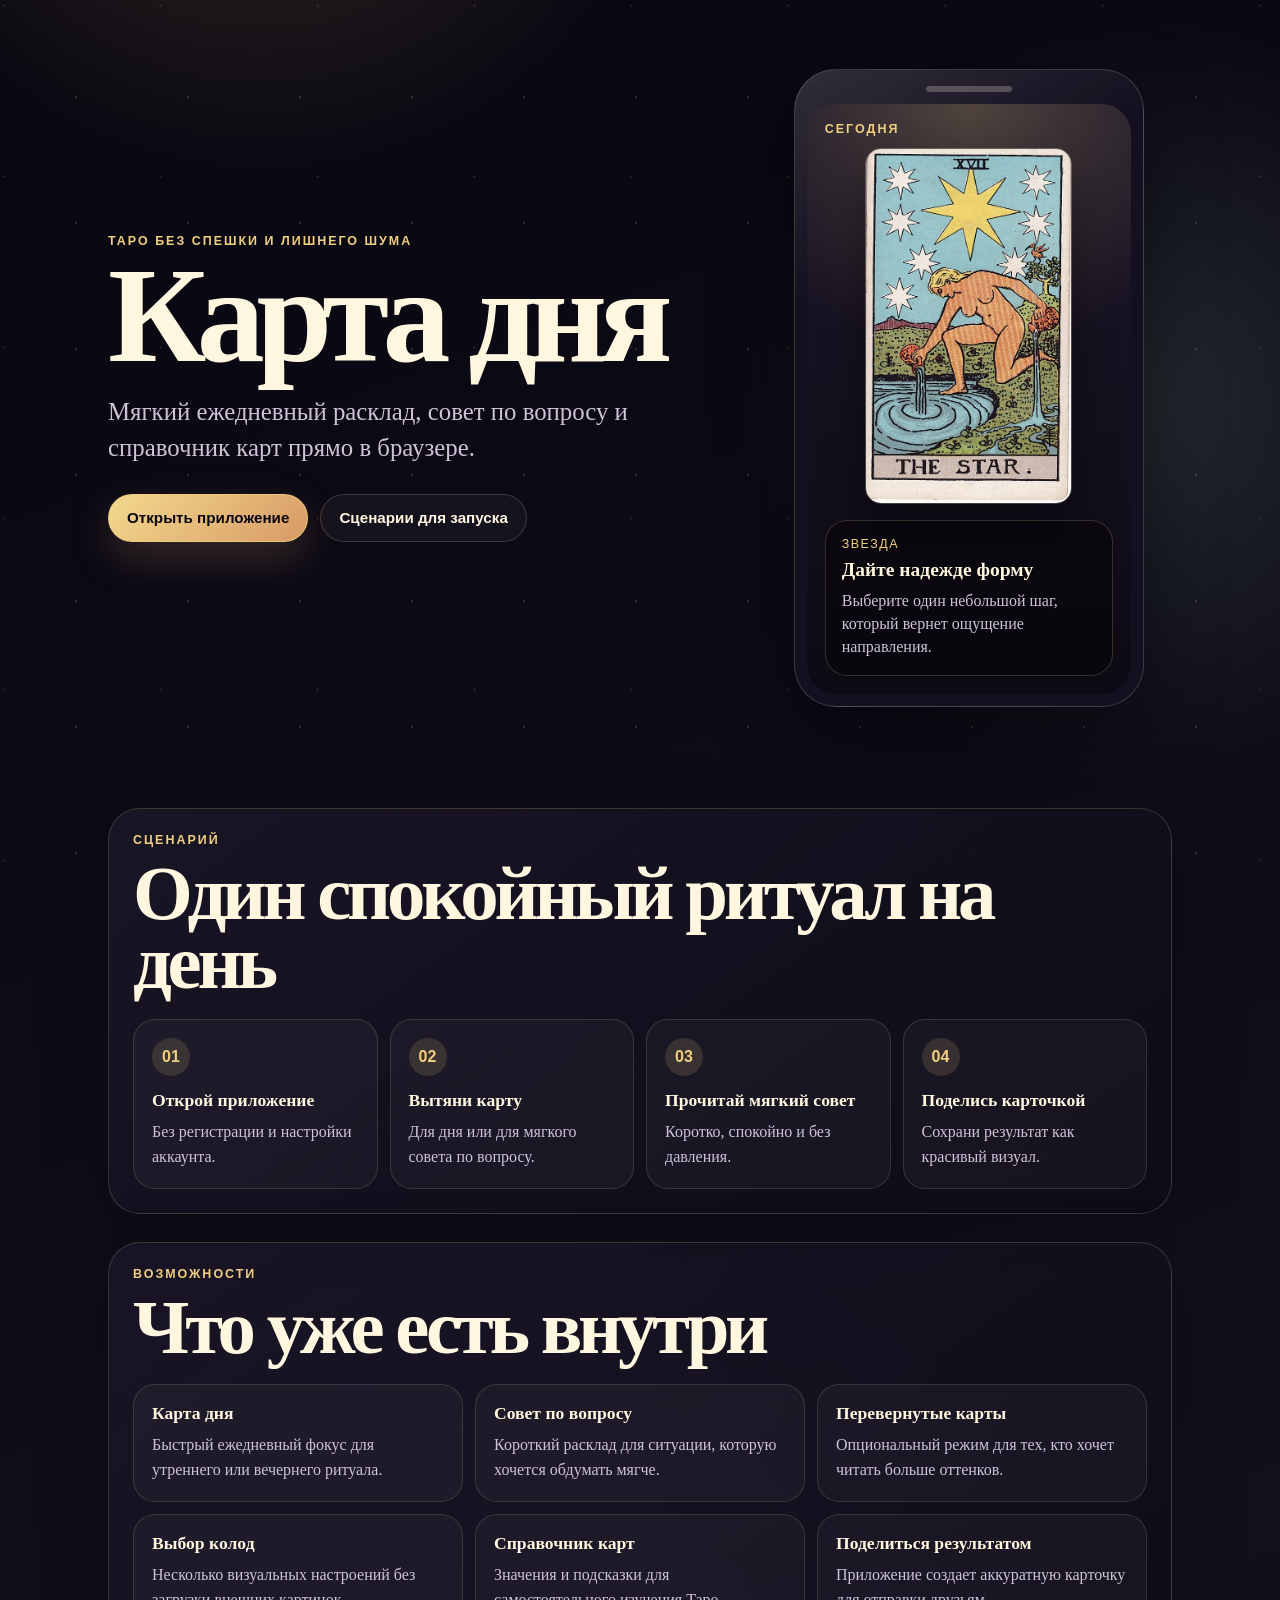
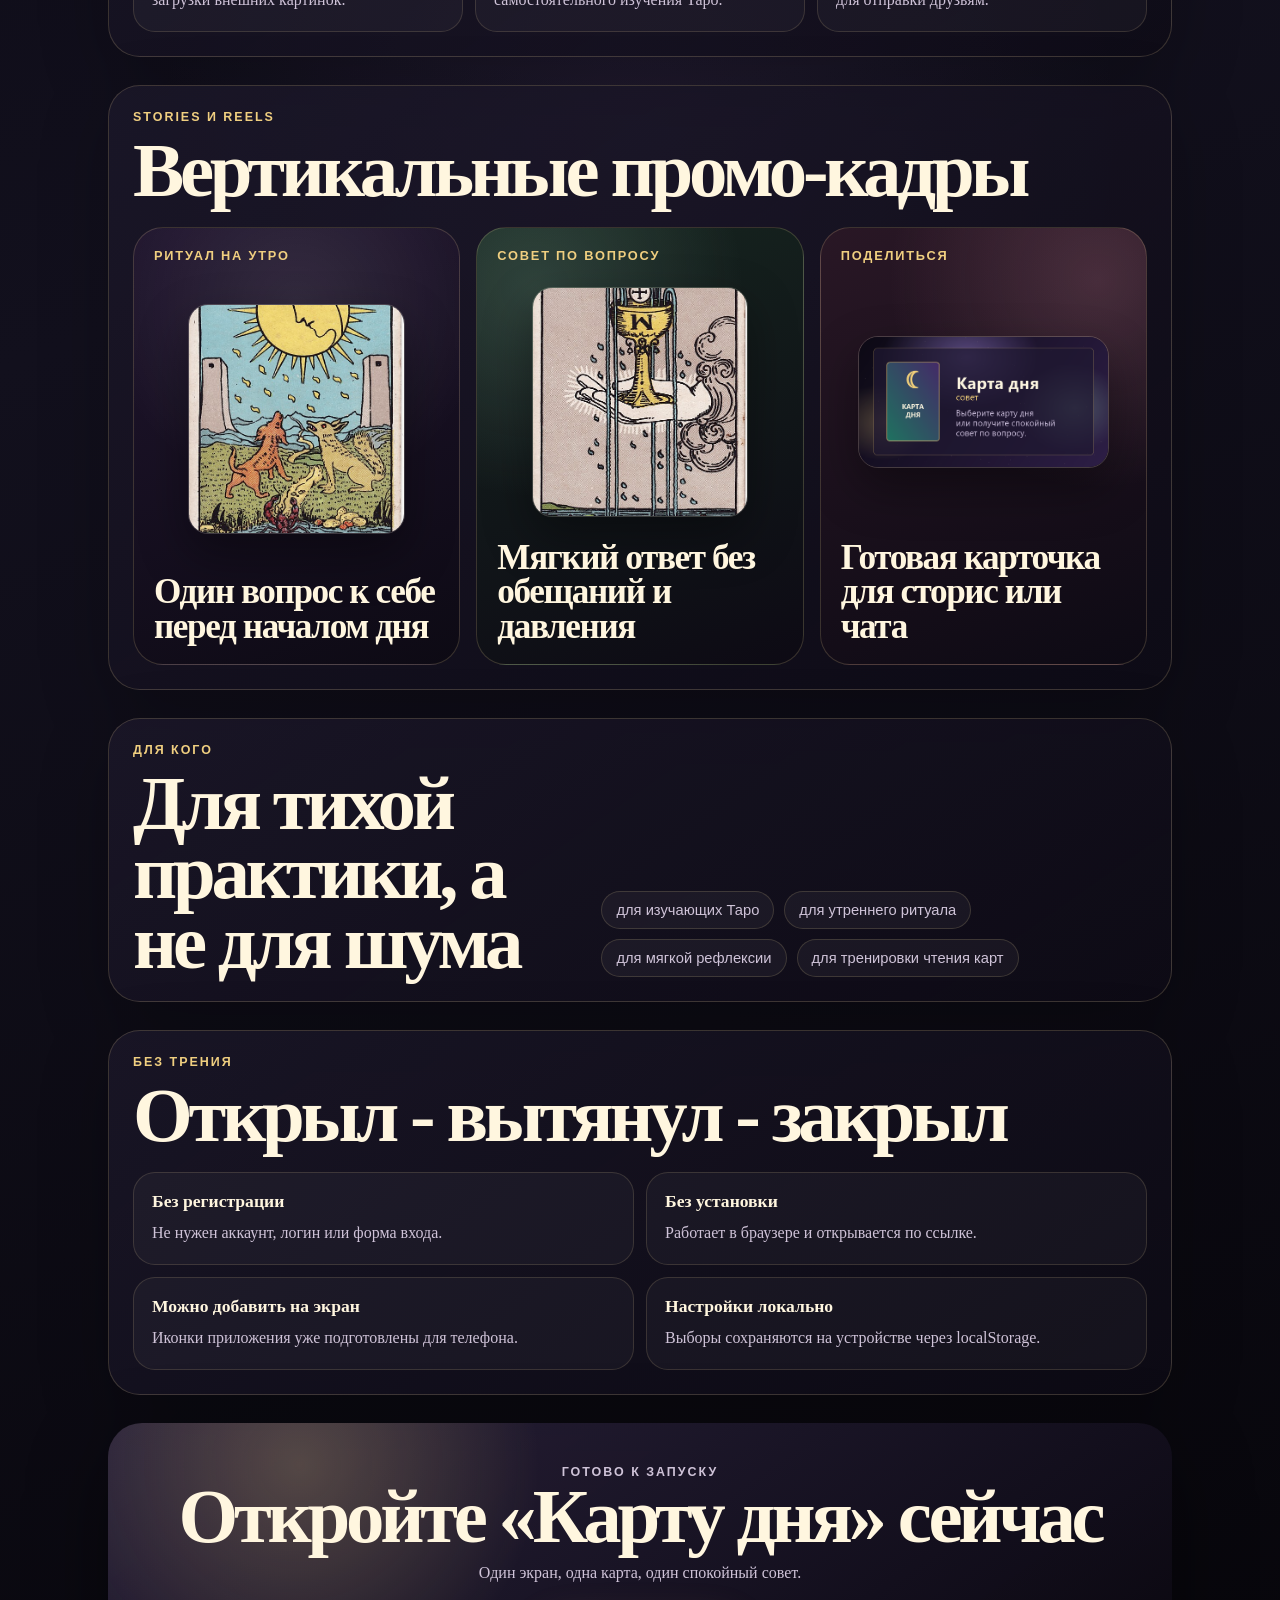
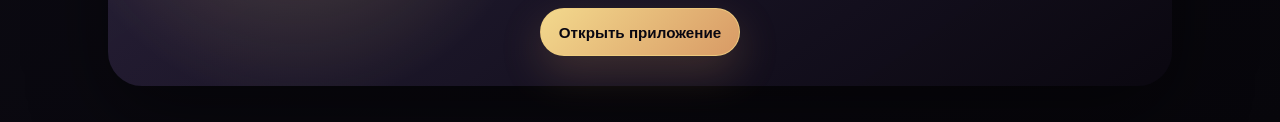
==== promo/index.html @ 565b47b9 "Add promo launch landing page" ====
<!doctype html>
<html lang="ru">
<head>
  <meta charset="utf-8">
  <meta name="viewport" content="width=device-width, initial-scale=1, viewport-fit=cover">
  <title>Карта дня - мягкий расклад Таро в браузере</title>
  <meta name="description" content="Откройте «Карту дня»: спокойный браузерный расклад Таро без регистрации, установки и лишнего шума. Карта дня, совет по вопросу, колоды, справочник и красивая карточка для шеринга.">
  <link rel="canonical" href="https://kostgame.github.io/Tarot/promo/">

  <meta property="og:type" content="website">
  <meta property="og:site_name" content="Карта дня">
  <meta property="og:title" content="Карта дня - мягкий расклад Таро в браузере">
  <meta property="og:description" content="Спокойное приложение для карты дня, вопроса, изучения значений и красивого шеринга результата. Без регистрации и установки.">
  <meta property="og:url" content="https://kostgame.github.io/Tarot/promo/">
  <meta property="og:image" content="https://kostgame.github.io/Tarot/assets/social/og-image.png">
  <meta property="og:image:width" content="1200">
  <meta property="og:image:height" content="630">

  <meta name="twitter:card" content="summary_large_image">
  <meta name="twitter:title" content="Карта дня - мягкий расклад Таро в браузере">
  <meta name="twitter:description" content="Карта дня, совет по вопросу, перевернутые карты, выбор колод, справочник и красивый шеринг результата.">
  <meta name="twitter:image" content="https://kostgame.github.io/Tarot/assets/social/og-image.png">

  <link rel="icon" href="../favicon.ico" sizes="any">
  <link rel="icon" href="../favicon-32x32.png" type="image/png" sizes="32x32">
  <link rel="icon" href="../favicon-16x16.png" type="image/png" sizes="16x16">
  <link rel="icon" href="../favicon.svg" type="image/svg+xml">
  <link rel="apple-touch-icon" href="../apple-touch-icon.png">
  <meta name="theme-color" content="#0d0a14">
  <link rel="stylesheet" href="styles.css">
</head>
<body>
  <main class="page">
    <section class="hero" aria-labelledby="hero-title">
      <div class="hero-copy">
        <p class="eyebrow">Таро без спешки и лишнего шума</p>
        <h1 id="hero-title">Карта дня</h1>
        <p class="lead">Мягкий ежедневный расклад, совет по вопросу и справочник карт прямо в браузере.</p>
        <div class="hero-actions">
          <a class="button button-primary" href="https://kostgame.github.io/Tarot/">Открыть приложение</a>
          <a class="button button-quiet" href="#stories">Сценарии для запуска</a>
        </div>
      </div>

      <div class="phone-wrap" aria-label="Стилизованный экран приложения">
        <div class="phone">
          <div class="phone-top"></div>
          <div class="phone-screen">
            <p class="screen-label">Сегодня</p>
            <img src="../assets/cards/major-17-star.jpg" alt="Карта Таро Звезда" class="hero-card">
            <div class="reading-card">
              <span>Звезда</span>
              <strong>Дайте надежде форму</strong>
              <p>Выберите один небольшой шаг, который вернет ощущение направления.</p>
            </div>
          </div>
        </div>
      </div>
    </section>

    <section class="section scenario" aria-labelledby="scenario-title">
      <p class="section-kicker">Сценарий</p>
      <h2 id="scenario-title">Один спокойный ритуал на день</h2>
      <div class="steps">
        <article>
          <span>01</span>
          <h3>Открой приложение</h3>
          <p>Без регистрации и настройки аккаунта.</p>
        </article>
        <article>
          <span>02</span>
          <h3>Вытяни карту</h3>
          <p>Для дня или для мягкого совета по вопросу.</p>
        </article>
        <article>
          <span>03</span>
          <h3>Прочитай мягкий совет</h3>
          <p>Коротко, спокойно и без давления.</p>
        </article>
        <article>
          <span>04</span>
          <h3>Поделись карточкой</h3>
          <p>Сохрани результат как красивый визуал.</p>
        </article>
      </div>
    </section>

    <section class="section" aria-labelledby="features-title">
      <p class="section-kicker">Возможности</p>
      <h2 id="features-title">Что уже есть внутри</h2>
      <div class="feature-grid">
        <article>
          <h3>Карта дня</h3>
          <p>Быстрый ежедневный фокус для утреннего или вечернего ритуала.</p>
        </article>
        <article>
          <h3>Совет по вопросу</h3>
          <p>Короткий расклад для ситуации, которую хочется обдумать мягче.</p>
        </article>
        <article>
          <h3>Перевернутые карты</h3>
          <p>Опциональный режим для тех, кто хочет читать больше оттенков.</p>
        </article>
        <article>
          <h3>Выбор колод</h3>
          <p>Несколько визуальных настроений без загрузки внешних картинок.</p>
        </article>
        <article>
          <h3>Справочник карт</h3>
          <p>Значения и подсказки для самостоятельного изучения Таро.</p>
        </article>
        <article>
          <h3>Поделиться результатом</h3>
          <p>Приложение создает аккуратную карточку для отправки друзьям.</p>
        </article>
      </div>
    </section>

    <section class="section gallery" id="stories" aria-labelledby="gallery-title">
      <p class="section-kicker">Stories и Reels</p>
      <h2 id="gallery-title">Вертикальные промо-кадры</h2>
      <div class="gallery-grid">
        <article class="story-card story-morning">
          <p>Ритуал на утро</p>
          <img src="../assets/cards/major-18-moon.jpg" alt="Карта Таро Луна">
          <strong>Один вопрос к себе перед началом дня</strong>
        </article>
        <article class="story-card story-question">
          <p>Совет по вопросу</p>
          <img src="../assets/cards/cups-01-ace.jpg" alt="Туз Кубков">
          <strong>Мягкий ответ без обещаний и давления</strong>
        </article>
        <article class="story-card story-share">
          <p>Поделиться</p>
          <img src="../assets/social/og-image.png" alt="Социальный preview приложения">
          <strong>Готовая карточка для сторис или чата</strong>
        </article>
      </div>
    </section>

    <section class="section split" aria-labelledby="audience-title">
      <div>
        <p class="section-kicker">Для кого</p>
        <h2 id="audience-title">Для тихой практики, а не для шума</h2>
      </div>
      <div class="pill-list">
        <span>для изучающих Таро</span>
        <span>для утреннего ритуала</span>
        <span>для мягкой рефлексии</span>
        <span>для тренировки чтения карт</span>
      </div>
    </section>

    <section class="section privacy" aria-labelledby="privacy-title">
      <p class="section-kicker">Без трения</p>
      <h2 id="privacy-title">Открыл - вытянул - закрыл</h2>
      <div class="privacy-grid">
        <article>
          <h3>Без регистрации</h3>
          <p>Не нужен аккаунт, логин или форма входа.</p>
        </article>
        <article>
          <h3>Без установки</h3>
          <p>Работает в браузере и открывается по ссылке.</p>
        </article>
        <article>
          <h3>Можно добавить на экран</h3>
          <p>Иконки приложения уже подготовлены для телефона.</p>
        </article>
        <article>
          <h3>Настройки локально</h3>
          <p>Выборы сохраняются на устройстве через localStorage.</p>
        </article>
      </div>
    </section>

    <section class="bottom-cta" aria-labelledby="cta-title">
      <p class="eyebrow">Готово к запуску</p>
      <h2 id="cta-title">Откройте «Карту дня» сейчас</h2>
      <p>Один экран, одна карта, один спокойный совет.</p>
      <a class="button button-primary" href="https://kostgame.github.io/Tarot/">Открыть приложение</a>
    </section>
  </main>
</body>
</html>
---- promo/styles.css ----
:root {
  color-scheme: dark;
  --bg: #090711;
  --bg-soft: #12101d;
  --panel: rgba(28, 24, 42, .78);
  --panel-strong: rgba(45, 37, 64, .88);
  --line: rgba(228, 204, 147, .2);
  --text: #fff6df;
  --muted: #cfc3d8;
  --gold: #f0cf80;
  --rose: #df93a7;
  --sage: #9ccab6;
  --ink: #090711;
  --shadow: 0 28px 80px rgba(0, 0, 0, .46);
}

* {
  box-sizing: border-box;
}

html {
  min-width: 0;
  overflow-x: hidden;
  scroll-behavior: smooth;
}

body {
  min-width: 0;
  margin: 0;
  overflow-x: hidden;
  background:
    radial-gradient(circle at 20% -8%, rgba(240, 207, 128, .2), transparent 28rem),
    radial-gradient(circle at 88% 12%, rgba(156, 202, 182, .16), transparent 24rem),
    radial-gradient(circle at 50% 52%, rgba(123, 91, 158, .14), transparent 30rem),
    linear-gradient(160deg, #080610 0%, #12101d 52%, #07060b 100%);
  color: var(--text);
  font-family: Georgia, "Times New Roman", serif;
}

body::before {
  content: "";
  position: fixed;
  inset: 0;
  z-index: -1;
  pointer-events: none;
  background-image:
    radial-gradient(circle, rgba(255, 246, 223, .7) 0 1px, transparent 1.5px),
    radial-gradient(circle, rgba(240, 207, 128, .55) 0 1px, transparent 1.4px);
  background-position: 20px 34px, 82px 91px;
  background-size: 112px 126px, 157px 171px;
  opacity: .2;
}

img {
  display: block;
  max-width: 100%;
}

a {
  color: inherit;
}

.page {
  width: min(100%, 1120px);
  margin: 0 auto;
  padding: max(20px, env(safe-area-inset-top)) 16px max(36px, env(safe-area-inset-bottom));
}

.hero {
  display: grid;
  gap: 32px;
  align-items: center;
  min-height: 100svh;
  padding: 16px 0 40px;
}

.hero-copy,
.section,
.bottom-cta {
  position: relative;
}

.eyebrow,
.section-kicker,
.screen-label {
  margin: 0 0 12px;
  color: var(--gold);
  font-family: "Trebuchet MS", Verdana, sans-serif;
  font-size: .78rem;
  font-weight: 700;
  letter-spacing: .16em;
  text-transform: uppercase;
}

h1,
h2,
h3,
p {
  overflow-wrap: anywhere;
}

h1 {
  max-width: 100%;
  margin: 0;
  font-size: clamp(2.85rem, 12.5vw, 8.5rem);
  line-height: .82;
  letter-spacing: -.06em;
}

h2 {
  margin: 0;
  font-size: clamp(2rem, 9vw, 4.8rem);
  line-height: .9;
  letter-spacing: -.055em;
}

h3 {
  margin: 0;
  font-size: 1.1rem;
  line-height: 1.15;
}

.lead {
  max-width: min(100%, 580px);
  margin: 22px 0 0;
  color: var(--muted);
  font-size: clamp(1.1rem, 5vw, 1.55rem);
  line-height: 1.45;
}

.hero-actions {
  display: grid;
  gap: 12px;
  margin-top: 28px;
}

.button {
  display: inline-flex;
  max-width: 100%;
  min-height: 48px;
  align-items: center;
  justify-content: center;
  border: 1px solid var(--line);
  border-radius: 999px;
  padding: 13px 18px;
  font-family: "Trebuchet MS", Verdana, sans-serif;
  font-size: .95rem;
  font-weight: 700;
  text-decoration: none;
  text-align: center;
  transition: transform .2s ease, border-color .2s ease, background .2s ease;
}

.button:hover,
.button:focus-visible {
  transform: translateY(-2px);
}

.button-primary {
  border-color: rgba(240, 207, 128, .82);
  background: linear-gradient(135deg, #f3d98d, #d89a65);
  color: var(--ink);
  box-shadow: 0 16px 42px rgba(216, 154, 101, .22);
}

.button-quiet {
  background: rgba(255, 255, 255, .04);
  color: var(--text);
}

.phone-wrap {
  display: grid;
  place-items: center;
}

.phone {
  width: min(78vw, 350px);
  border: 1px solid rgba(255, 246, 223, .18);
  border-radius: 42px;
  padding: 12px;
  background:
    linear-gradient(150deg, rgba(255, 255, 255, .12), transparent 28%),
    #15101f;
  box-shadow: var(--shadow);
}

.phone-top {
  width: 86px;
  height: 6px;
  margin: 4px auto 12px;
  border-radius: 999px;
  background: rgba(255, 246, 223, .24);
}

.phone-screen {
  border-radius: 30px;
  padding: 18px;
  background:
    radial-gradient(circle at 50% 0%, rgba(240, 207, 128, .24), transparent 16rem),
    linear-gradient(180deg, #1d1729, #0d0a14);
}

.hero-card {
  width: min(72%, 210px);
  margin: 0 auto;
  border: 1px solid rgba(255, 246, 223, .22);
  border-radius: 16px;
  box-shadow: 0 22px 44px rgba(0, 0, 0, .42);
}

.reading-card {
  margin-top: 16px;
  border: 1px solid var(--line);
  border-radius: 22px;
  padding: 16px;
  background: rgba(7, 6, 11, .62);
}

.reading-card span {
  display: block;
  color: var(--gold);
  font-family: "Trebuchet MS", Verdana, sans-serif;
  font-size: .78rem;
  letter-spacing: .12em;
  text-transform: uppercase;
}

.reading-card strong {
  display: block;
  margin-top: 8px;
  font-size: 1.22rem;
}

.reading-card p {
  margin: 8px 0 0;
  color: var(--muted);
  line-height: 1.45;
}

.section {
  margin-top: 28px;
  border: 1px solid var(--line);
  border-radius: 32px;
  padding: 24px;
  background: linear-gradient(145deg, var(--panel), rgba(14, 11, 22, .72));
  box-shadow: 0 22px 70px rgba(0, 0, 0, .24);
}

.steps,
.feature-grid,
.privacy-grid {
  display: grid;
  gap: 12px;
  margin-top: 22px;
}

.steps article,
.feature-grid article,
.privacy-grid article {
  border: 1px solid rgba(228, 204, 147, .16);
  border-radius: 22px;
  padding: 18px;
  background: rgba(255, 255, 255, .035);
}

.steps span {
  display: inline-flex;
  width: 38px;
  height: 38px;
  align-items: center;
  justify-content: center;
  margin-bottom: 14px;
  border-radius: 999px;
  background: rgba(240, 207, 128, .14);
  color: var(--gold);
  font-family: "Trebuchet MS", Verdana, sans-serif;
  font-weight: 700;
}

.steps p,
.feature-grid p,
.privacy-grid p,
.bottom-cta p {
  margin: 10px 0 0;
  color: var(--muted);
  line-height: 1.55;
}

.gallery-grid {
  display: grid;
  gap: 16px;
  margin-top: 22px;
}

.story-card {
  display: grid;
  min-height: 430px;
  align-content: space-between;
  overflow: hidden;
  border: 1px solid rgba(228, 204, 147, .2);
  border-radius: 30px;
  padding: 20px;
  background:
    radial-gradient(circle at 50% 18%, rgba(255, 255, 255, .1), transparent 12rem),
    linear-gradient(160deg, #21162f, #0d0a14);
}

.story-card p {
  margin: 0;
  color: var(--gold);
  font-family: "Trebuchet MS", Verdana, sans-serif;
  font-size: .8rem;
  font-weight: 700;
  letter-spacing: .14em;
  text-transform: uppercase;
}

.story-card img {
  width: min(76%, 230px);
  max-height: 230px;
  object-fit: cover;
  margin: 24px auto;
  border: 1px solid rgba(255, 246, 223, .18);
  border-radius: 20px;
  box-shadow: 0 20px 48px rgba(0, 0, 0, .36);
}

.story-card strong {
  display: block;
  font-size: clamp(1.45rem, 7vw, 2.2rem);
  line-height: .98;
  letter-spacing: -.04em;
}

.story-question {
  background:
    radial-gradient(circle at 18% 14%, rgba(156, 202, 182, .2), transparent 13rem),
    linear-gradient(160deg, #16251f, #0d0a14);
}

.story-share {
  background:
    radial-gradient(circle at 85% 12%, rgba(223, 147, 167, .2), transparent 13rem),
    linear-gradient(160deg, #291725, #0d0a14);
}

.story-share img {
  width: min(88%, 260px);
  aspect-ratio: 1.91 / 1;
}

.split {
  display: grid;
  gap: 22px;
}

.pill-list {
  display: flex;
  flex-wrap: wrap;
  gap: 10px;
}

.pill-list span {
  border: 1px solid rgba(228, 204, 147, .18);
  border-radius: 999px;
  padding: 10px 14px;
  background: rgba(255, 255, 255, .045);
  color: var(--muted);
  font-family: "Trebuchet MS", Verdana, sans-serif;
  font-size: .92rem;
}

.bottom-cta {
  margin-top: 28px;
  border-radius: 34px;
  padding: 30px 24px;
  background:
    radial-gradient(circle at 18% 16%, rgba(240, 207, 128, .24), transparent 15rem),
    linear-gradient(145deg, var(--panel-strong), rgba(11, 8, 17, .94));
  text-align: center;
  box-shadow: var(--shadow);
}

.bottom-cta .button {
  margin-top: 22px;
}

@media (min-width: 720px) {
  .page {
    padding-inline: 28px;
  }

  .hero {
    grid-template-columns: minmax(0, 1.08fr) minmax(280px, .72fr);
    gap: 48px;
    min-height: 760px;
  }

  .hero-actions {
    display: flex;
    flex-wrap: wrap;
  }

  h1 {
    font-size: clamp(4rem, 11vw, 8.5rem);
  }

  .steps,
  .feature-grid,
  .privacy-grid,
  .gallery-grid {
    grid-template-columns: repeat(2, minmax(0, 1fr));
  }

  .gallery-grid {
    grid-template-columns: repeat(3, minmax(0, 1fr));
  }

  .split {
    grid-template-columns: minmax(0, .9fr) minmax(0, 1.1fr);
    align-items: end;
  }
}

@media (min-width: 960px) {
  .steps,
  .feature-grid {
    grid-template-columns: repeat(4, minmax(0, 1fr));
  }

  .feature-grid {
    grid-template-columns: repeat(3, minmax(0, 1fr));
  }
}
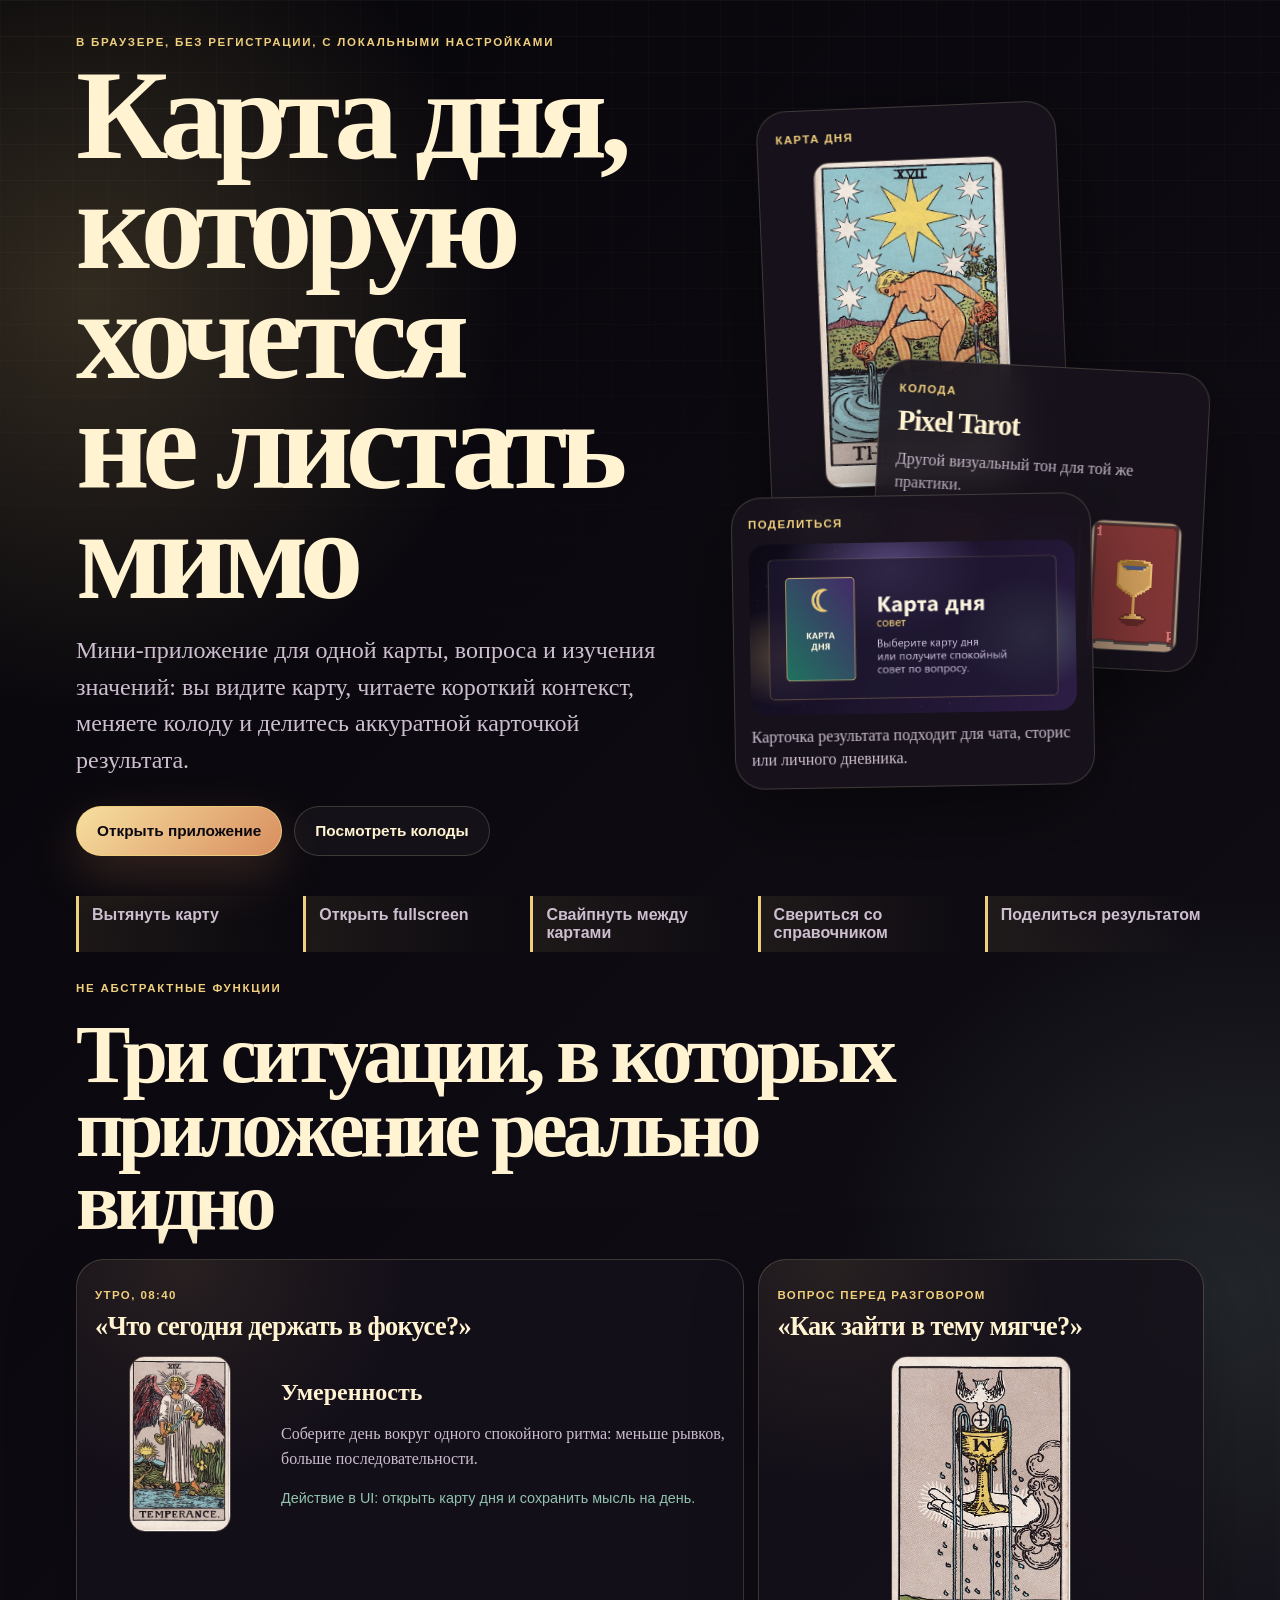
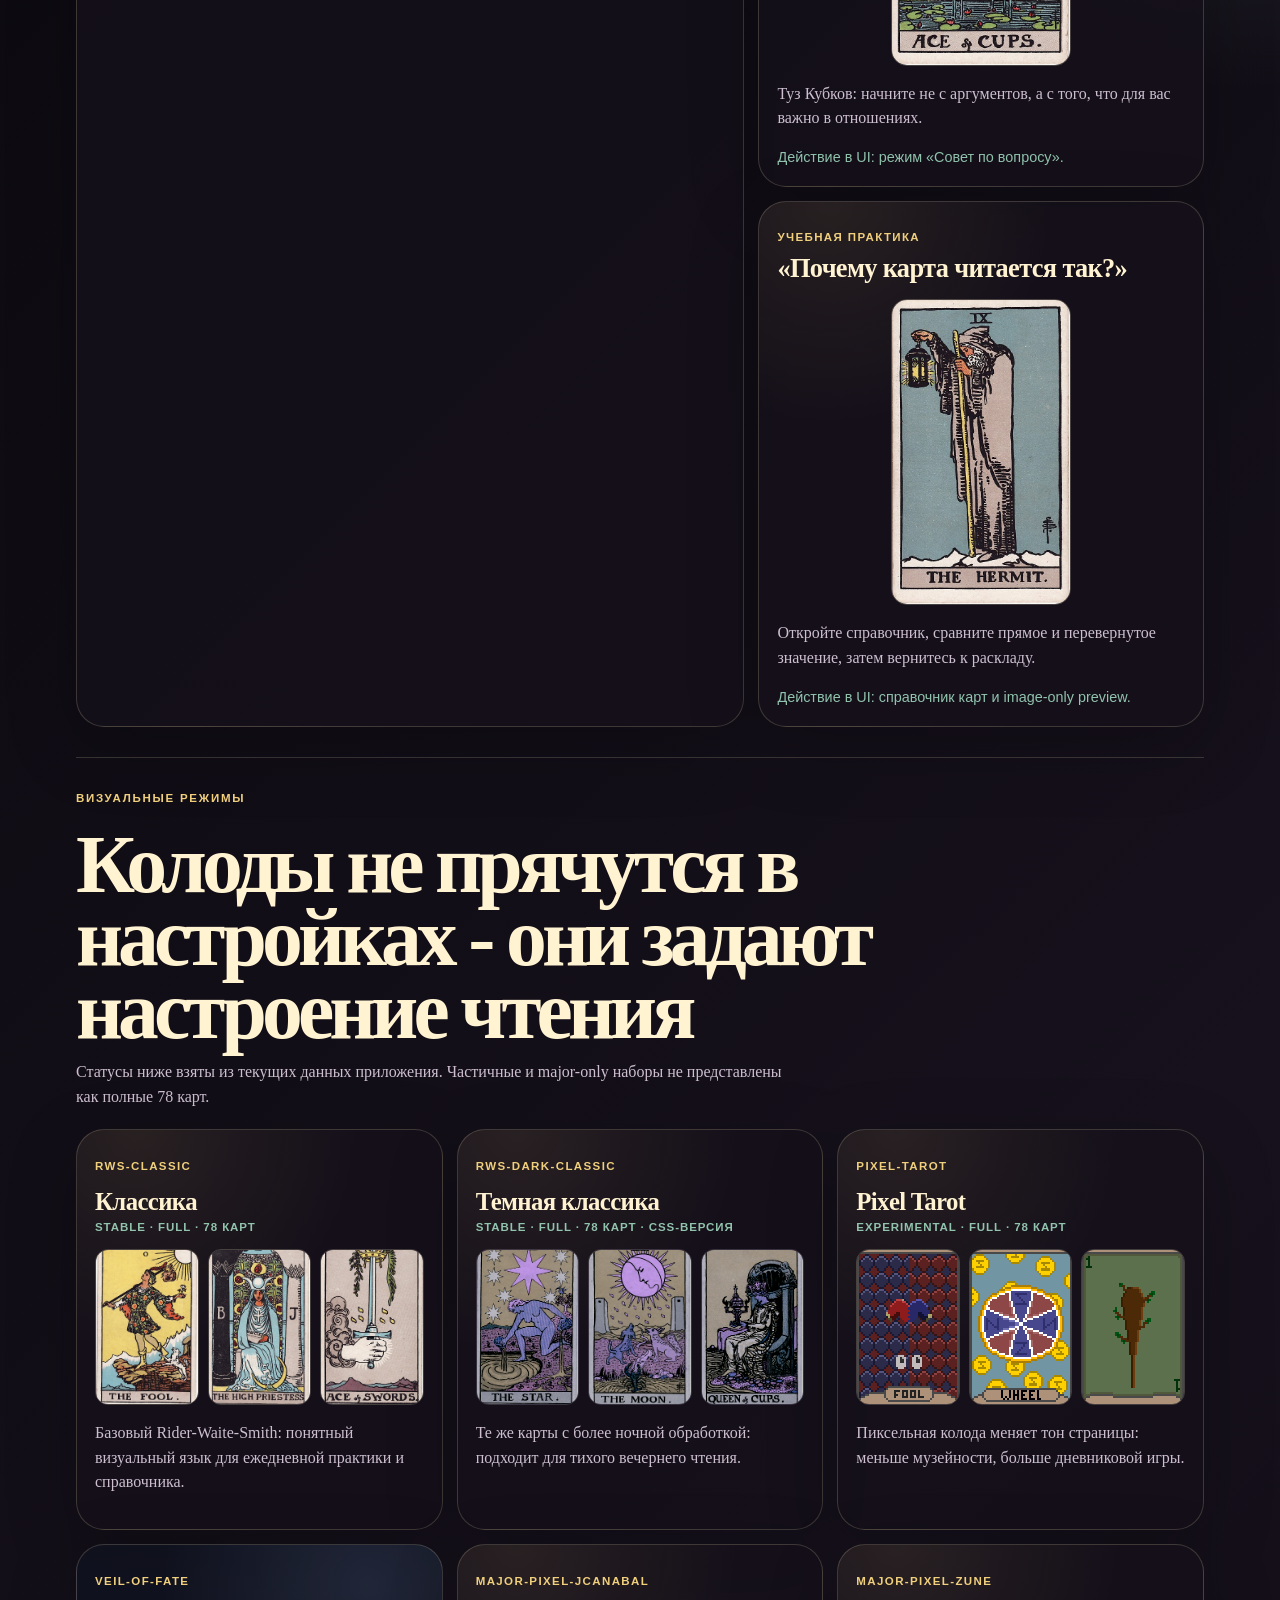
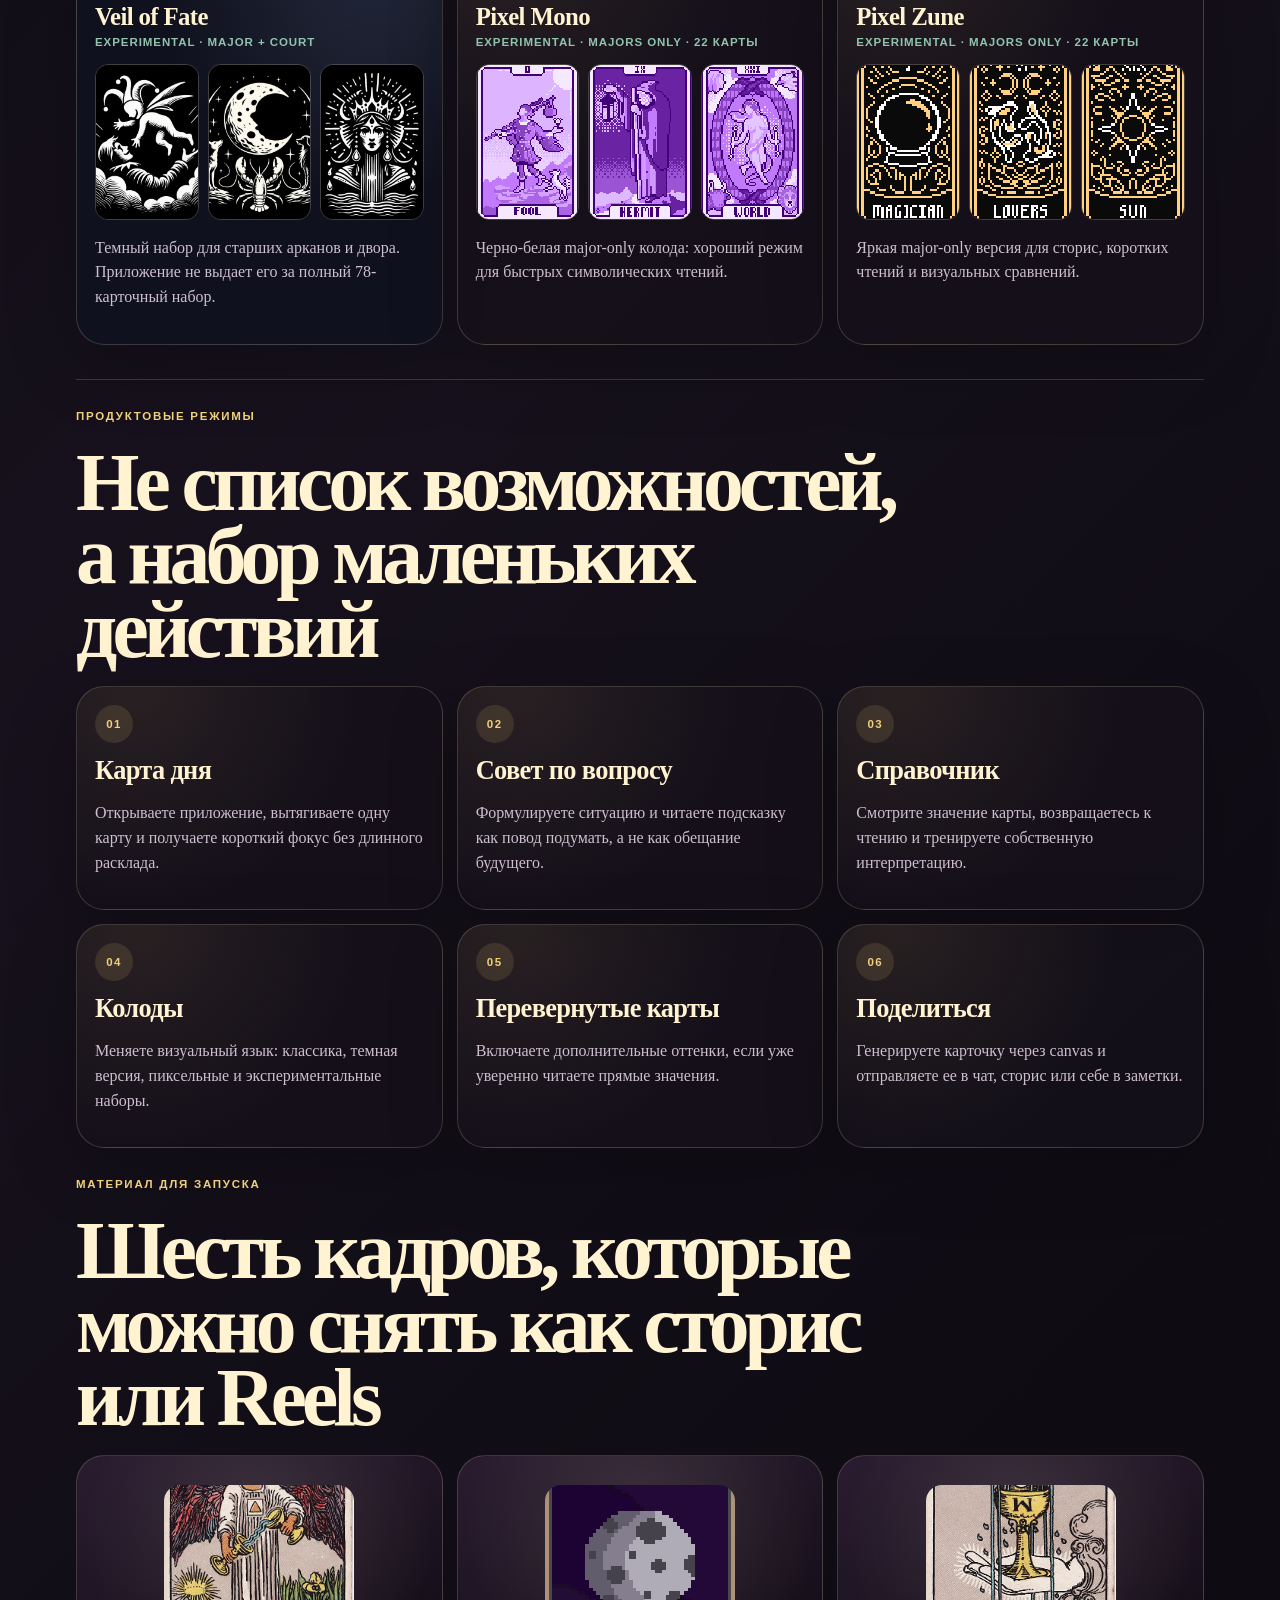
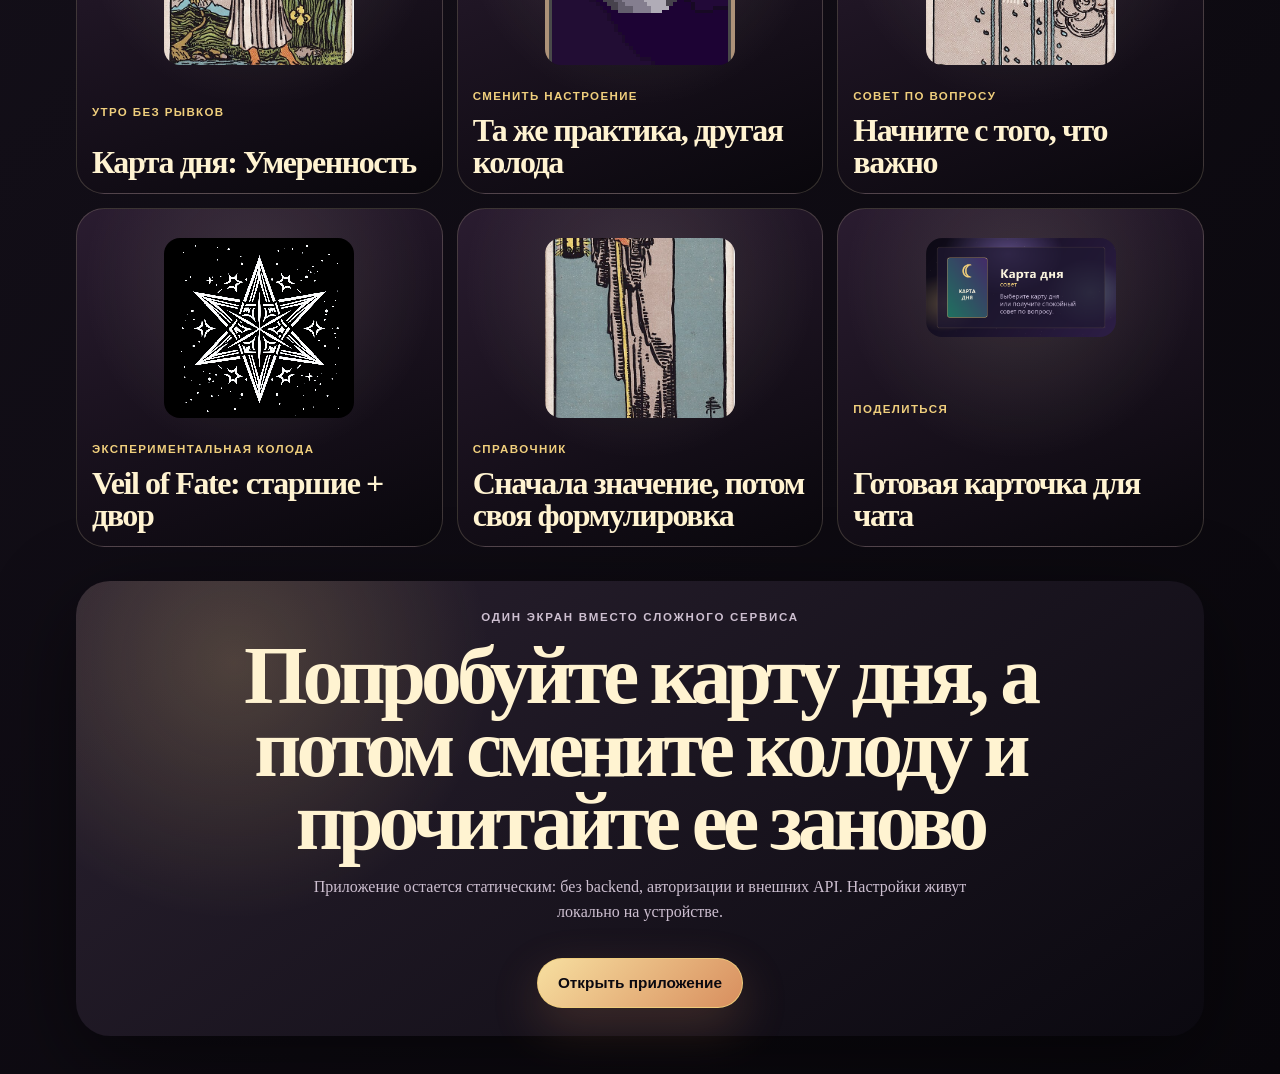
==== commit 1fafb296: "Redesign promo deck showcase" ====
--- a/promo/index.html
+++ b/promo/index.html
@@ -3,22 +3,22 @@
 <head>
   <meta charset="utf-8">
   <meta name="viewport" content="width=device-width, initial-scale=1, viewport-fit=cover">
-  <title>Карта дня - мягкий расклад Таро в браузере</title>
-  <meta name="description" content="Откройте «Карту дня»: спокойный браузерный расклад Таро без регистрации, установки и лишнего шума. Карта дня, совет по вопросу, колоды, справочник и красивая карточка для шеринга.">
+  <title>Карта дня - Таро-приложение с колодами и живыми примерами</title>
+  <meta name="description" content="Авторская витрина приложения «Карта дня»: ежедневная карта, совет по вопросу, справочник, выбор колод, перевернутые карты и красивые карточки для шеринга.">
   <link rel="canonical" href="https://kostgame.github.io/Tarot/promo/">
 
   <meta property="og:type" content="website">
   <meta property="og:site_name" content="Карта дня">
-  <meta property="og:title" content="Карта дня - мягкий расклад Таро в браузере">
-  <meta property="og:description" content="Спокойное приложение для карты дня, вопроса, изучения значений и красивого шеринга результата. Без регистрации и установки.">
+  <meta property="og:title" content="Карта дня - Таро-приложение с колодами и живыми примерами">
+  <meta property="og:description" content="Посмотрите, как работает «Карта дня»: реальные сценарии, разные колоды, справочник значений и карточки для шеринга.">
   <meta property="og:url" content="https://kostgame.github.io/Tarot/promo/">
   <meta property="og:image" content="https://kostgame.github.io/Tarot/assets/social/og-image.png">
   <meta property="og:image:width" content="1200">
   <meta property="og:image:height" content="630">
 
   <meta name="twitter:card" content="summary_large_image">
-  <meta name="twitter:title" content="Карта дня - мягкий расклад Таро в браузере">
-  <meta name="twitter:description" content="Карта дня, совет по вопросу, перевернутые карты, выбор колод, справочник и красивый шеринг результата.">
+  <meta name="twitter:title" content="Карта дня - Таро-приложение с колодами и живыми примерами">
+  <meta name="twitter:description" content="Ежедневная карта, совет по вопросу, справочник, выбор колод и карточки для шеринга прямо в браузере.">
   <meta name="twitter:image" content="https://kostgame.github.io/Tarot/assets/social/og-image.png">
 
   <link rel="icon" href="../favicon.ico" sizes="any">
@@ -26,158 +26,260 @@
   <link rel="icon" href="../favicon-16x16.png" type="image/png" sizes="16x16">
   <link rel="icon" href="../favicon.svg" type="image/svg+xml">
   <link rel="apple-touch-icon" href="../apple-touch-icon.png">
-  <meta name="theme-color" content="#0d0a14">
+  <meta name="theme-color" content="#0b0910">
   <link rel="stylesheet" href="styles.css">
 </head>
 <body>
   <main class="page">
     <section class="hero" aria-labelledby="hero-title">
       <div class="hero-copy">
-        <p class="eyebrow">Таро без спешки и лишнего шума</p>
-        <h1 id="hero-title">Карта дня</h1>
-        <p class="lead">Мягкий ежедневный расклад, совет по вопросу и справочник карт прямо в браузере.</p>
-        <div class="hero-actions">
+        <p class="overline">В браузере, без регистрации, с локальными настройками</p>
+        <h1 id="hero-title">Карта дня,<span>которую хочется</span><span>не листать мимо</span></h1>
+        <p class="lead">Мини-приложение для одной карты, вопроса и изучения значений: вы видите карту, читаете короткий контекст, меняете колоду и делитесь аккуратной карточкой результата.</p>
+        <div class="hero-actions" aria-label="Основные действия">
           <a class="button button-primary" href="https://kostgame.github.io/Tarot/">Открыть приложение</a>
-          <a class="button button-quiet" href="#stories">Сценарии для запуска</a>
+          <a class="button button-secondary" href="#deck-showcase">Посмотреть колоды</a>
         </div>
       </div>
 
-      <div class="phone-wrap" aria-label="Стилизованный экран приложения">
-        <div class="phone">
-          <div class="phone-top"></div>
-          <div class="phone-screen">
-            <p class="screen-label">Сегодня</p>
-            <img src="../assets/cards/major-17-star.jpg" alt="Карта Таро Звезда" class="hero-card">
-            <div class="reading-card">
-              <span>Звезда</span>
-              <strong>Дайте надежде форму</strong>
-              <p>Выберите один небольшой шаг, который вернет ощущение направления.</p>
+      <div class="hero-board" aria-label="Коллаж экранов приложения">
+        <article class="floating-card reading-panel">
+          <span class="ui-chip">Карта дня</span>
+          <img src="../assets/cards/major-17-star.jpg" alt="Карта Таро Звезда">
+          <h2>Звезда</h2>
+          <p>Не пытайтесь решить все сразу. Выберите один шаг, который возвращает ощущение направления.</p>
+        </article>
+        <article class="floating-card deck-switch">
+          <span class="ui-chip">Колода</span>
+          <strong>Pixel Tarot</strong>
+          <p>Другой визуальный тон для той же практики.</p>
+          <div class="mini-row">
+            <img src="../assets/cards-experimental/pixel-tarot/major-00-fool.png" alt="Pixel Tarot Дурак">
+            <img src="../assets/cards-experimental/pixel-tarot/major-18-moon.png" alt="Pixel Tarot Луна">
+            <img src="../assets/cards-experimental/pixel-tarot/cups-01-ace.png" alt="Pixel Tarot Туз Кубков">
+          </div>
+        </article>
+        <article class="floating-card share-panel">
+          <span class="ui-chip">Поделиться</span>
+          <img src="../assets/social/og-image.png" alt="Preview карточки приложения">
+          <p>Карточка результата подходит для чата, сторис или личного дневника.</p>
+        </article>
+      </div>
+    </section>
+
+    <section class="editorial-strip" aria-label="Что пользователь делает в приложении">
+      <p>Вытянуть карту</p>
+      <p>Открыть fullscreen</p>
+      <p>Свайпнуть между картами</p>
+      <p>Свериться со справочником</p>
+      <p>Поделиться результатом</p>
+    </section>
+
+    <section class="section examples" aria-labelledby="examples-title">
+      <div class="section-heading">
+        <p class="overline">Не абстрактные функции</p>
+        <h2 id="examples-title">Три ситуации, в которых приложение реально видно</h2>
+      </div>
+      <div class="example-layout">
+        <article class="example-card example-large">
+          <p class="example-label">Утро, 08:40</p>
+          <h3>«Что сегодня держать в фокусе?»</h3>
+          <div class="example-body">
+            <img src="../assets/cards/major-14-temperance.jpg" alt="Карта Умеренность">
+            <div>
+              <strong>Умеренность</strong>
+              <p>Соберите день вокруг одного спокойного ритма: меньше рывков, больше последовательности.</p>
+              <span>Действие в UI: открыть карту дня и сохранить мысль на день.</span>
             </div>
           </div>
-        </div>
-      </div>
-    </section>
-
-    <section class="section scenario" aria-labelledby="scenario-title">
-      <p class="section-kicker">Сценарий</p>
-      <h2 id="scenario-title">Один спокойный ритуал на день</h2>
-      <div class="steps">
+        </article>
+        <article class="example-card">
+          <p class="example-label">Вопрос перед разговором</p>
+          <h3>«Как зайти в тему мягче?»</h3>
+          <img src="../assets/cards/cups-01-ace.jpg" alt="Туз Кубков">
+          <p>Туз Кубков: начните не с аргументов, а с того, что для вас важно в отношениях.</p>
+          <span>Действие в UI: режим «Совет по вопросу».</span>
+        </article>
+        <article class="example-card">
+          <p class="example-label">Учебная практика</p>
+          <h3>«Почему карта читается так?»</h3>
+          <img src="../assets/cards/major-09-hermit.jpg" alt="Карта Отшельник">
+          <p>Откройте справочник, сравните прямое и перевернутое значение, затем вернитесь к раскладу.</p>
+          <span>Действие в UI: справочник карт и image-only preview.</span>
+        </article>
+      </div>
+    </section>
+
+    <section class="section deck-showcase" id="deck-showcase" aria-labelledby="deck-title">
+      <div class="section-heading">
+        <p class="overline">Визуальные режимы</p>
+        <h2 id="deck-title">Колоды не прячутся в настройках - они задают настроение чтения</h2>
+        <p class="section-note">Статусы ниже взяты из текущих данных приложения. Частичные и major-only наборы не представлены как полные 78 карт.</p>
+      </div>
+      <div class="deck-grid">
+        <article class="deck-card">
+          <div class="deck-meta">
+            <p>rws-classic</p>
+            <h3>Классика</h3>
+            <span>stable · full · 78 карт</span>
+          </div>
+          <div class="thumbs">
+            <img src="../assets/cards/major-00-fool.jpg" alt="Классическая колода Дурак">
+            <img src="../assets/cards/major-02-high-priestess.jpg" alt="Классическая колода Жрица">
+            <img src="../assets/cards/swords-01-ace.jpg" alt="Классическая колода Туз Мечей">
+          </div>
+          <p>Базовый Rider-Waite-Smith: понятный визуальный язык для ежедневной практики и справочника.</p>
+        </article>
+        <article class="deck-card deck-dark">
+          <div class="deck-meta">
+            <p>rws-dark-classic</p>
+            <h3>Темная классика</h3>
+            <span>stable · full · 78 карт · CSS-версия</span>
+          </div>
+          <div class="thumbs">
+            <img src="../assets/cards/major-17-star.jpg" alt="Темная классика Звезда">
+            <img src="../assets/cards/major-18-moon.jpg" alt="Темная классика Луна">
+            <img src="../assets/cards/cups-13-queen.jpg" alt="Темная классика Королева Кубков">
+          </div>
+          <p>Те же карты с более ночной обработкой: подходит для тихого вечернего чтения.</p>
+        </article>
+        <article class="deck-card deck-pixel">
+          <div class="deck-meta">
+            <p>pixel-tarot</p>
+            <h3>Pixel Tarot</h3>
+            <span>experimental · full · 78 карт</span>
+          </div>
+          <div class="thumbs">
+            <img src="../assets/cards-experimental/pixel-tarot/major-00-fool.png" alt="Pixel Tarot Дурак">
+            <img src="../assets/cards-experimental/pixel-tarot/major-10-wheel-of-fortune.png" alt="Pixel Tarot Колесо Фортуны">
+            <img src="../assets/cards-experimental/pixel-tarot/wands-01-ace.png" alt="Pixel Tarot Туз Жезлов">
+          </div>
+          <p>Пиксельная колода меняет тон страницы: меньше музейности, больше дневниковой игры.</p>
+        </article>
+        <article class="deck-card deck-veil">
+          <div class="deck-meta">
+            <p>veil-of-fate</p>
+            <h3>Veil of Fate</h3>
+            <span>experimental · major + court</span>
+          </div>
+          <div class="thumbs">
+            <img src="../assets/cards-experimental/veil-of-fate/major-00-fool.png" alt="Veil of Fate Дурак">
+            <img src="../assets/cards-experimental/veil-of-fate/major-18-moon.png" alt="Veil of Fate Луна">
+            <img src="../assets/cards-experimental/veil-of-fate/cups-13-queen.png" alt="Veil of Fate Королева Кубков">
+          </div>
+          <p>Темный набор для старших арканов и двора. Приложение не выдает его за полный 78-карточный набор.</p>
+        </article>
+        <article class="deck-card deck-mono">
+          <div class="deck-meta">
+            <p>major-pixel-jcanabal</p>
+            <h3>Pixel Mono</h3>
+            <span>experimental · majors only · 22 карты</span>
+          </div>
+          <div class="thumbs">
+            <img src="../assets/cards-experimental/major-pixel-jcanabal/major-00-fool.png" alt="Pixel Mono Дурак">
+            <img src="../assets/cards-experimental/major-pixel-jcanabal/major-09-hermit.png" alt="Pixel Mono Отшельник">
+            <img src="../assets/cards-experimental/major-pixel-jcanabal/major-21-world.png" alt="Pixel Mono Мир">
+          </div>
+          <p>Черно-белая major-only колода: хороший режим для быстрых символических чтений.</p>
+        </article>
+        <article class="deck-card deck-zune">
+          <div class="deck-meta">
+            <p>major-pixel-zune</p>
+            <h3>Pixel Zune</h3>
+            <span>experimental · majors only · 22 карты</span>
+          </div>
+          <div class="thumbs">
+            <img src="../assets/cards-experimental/major-pixel-zune/major-01-magician.png" alt="Pixel Zune Маг">
+            <img src="../assets/cards-experimental/major-pixel-zune/major-06-lovers.png" alt="Pixel Zune Влюбленные">
+            <img src="../assets/cards-experimental/major-pixel-zune/major-19-sun.png" alt="Pixel Zune Солнце">
+          </div>
+          <p>Яркая major-only версия для сторис, коротких чтений и визуальных сравнений.</p>
+        </article>
+      </div>
+    </section>
+
+    <section class="section modes" aria-labelledby="modes-title">
+      <div class="section-heading">
+        <p class="overline">Продуктовые режимы</p>
+        <h2 id="modes-title">Не список возможностей, а набор маленьких действий</h2>
+      </div>
+      <div class="mode-wall">
         <article>
           <span>01</span>
-          <h3>Открой приложение</h3>
-          <p>Без регистрации и настройки аккаунта.</p>
+          <h3>Карта дня</h3>
+          <p>Открываете приложение, вытягиваете одну карту и получаете короткий фокус без длинного расклада.</p>
         </article>
         <article>
           <span>02</span>
-          <h3>Вытяни карту</h3>
-          <p>Для дня или для мягкого совета по вопросу.</p>
+          <h3>Совет по вопросу</h3>
+          <p>Формулируете ситуацию и читаете подсказку как повод подумать, а не как обещание будущего.</p>
         </article>
         <article>
           <span>03</span>
-          <h3>Прочитай мягкий совет</h3>
-          <p>Коротко, спокойно и без давления.</p>
+          <h3>Справочник</h3>
+          <p>Смотрите значение карты, возвращаетесь к чтению и тренируете собственную интерпретацию.</p>
         </article>
         <article>
           <span>04</span>
-          <h3>Поделись карточкой</h3>
-          <p>Сохрани результат как красивый визуал.</p>
-        </article>
-      </div>
-    </section>
-
-    <section class="section" aria-labelledby="features-title">
-      <p class="section-kicker">Возможности</p>
-      <h2 id="features-title">Что уже есть внутри</h2>
-      <div class="feature-grid">
-        <article>
-          <h3>Карта дня</h3>
-          <p>Быстрый ежедневный фокус для утреннего или вечернего ритуала.</p>
-        </article>
-        <article>
-          <h3>Совет по вопросу</h3>
-          <p>Короткий расклад для ситуации, которую хочется обдумать мягче.</p>
-        </article>
-        <article>
+          <h3>Колоды</h3>
+          <p>Меняете визуальный язык: классика, темная версия, пиксельные и экспериментальные наборы.</p>
+        </article>
+        <article>
+          <span>05</span>
           <h3>Перевернутые карты</h3>
-          <p>Опциональный режим для тех, кто хочет читать больше оттенков.</p>
-        </article>
-        <article>
-          <h3>Выбор колод</h3>
-          <p>Несколько визуальных настроений без загрузки внешних картинок.</p>
-        </article>
-        <article>
-          <h3>Справочник карт</h3>
-          <p>Значения и подсказки для самостоятельного изучения Таро.</p>
-        </article>
-        <article>
-          <h3>Поделиться результатом</h3>
-          <p>Приложение создает аккуратную карточку для отправки друзьям.</p>
-        </article>
-      </div>
-    </section>
-
-    <section class="section gallery" id="stories" aria-labelledby="gallery-title">
-      <p class="section-kicker">Stories и Reels</p>
-      <h2 id="gallery-title">Вертикальные промо-кадры</h2>
-      <div class="gallery-grid">
-        <article class="story-card story-morning">
-          <p>Ритуал на утро</p>
-          <img src="../assets/cards/major-18-moon.jpg" alt="Карта Таро Луна">
-          <strong>Один вопрос к себе перед началом дня</strong>
-        </article>
-        <article class="story-card story-question">
+          <p>Включаете дополнительные оттенки, если уже уверенно читаете прямые значения.</p>
+        </article>
+        <article>
+          <span>06</span>
+          <h3>Поделиться</h3>
+          <p>Генерируете карточку через canvas и отправляете ее в чат, сторис или себе в заметки.</p>
+        </article>
+      </div>
+    </section>
+
+    <section class="section story-gallery" id="stories" aria-labelledby="stories-title">
+      <div class="section-heading">
+        <p class="overline">Материал для запуска</p>
+        <h2 id="stories-title">Шесть кадров, которые можно снять как сторис или Reels</h2>
+      </div>
+      <div class="story-grid">
+        <article class="story-frame">
+          <img src="../assets/cards/major-14-temperance.jpg" alt="Умеренность">
+          <p>Утро без рывков</p>
+          <strong>Карта дня: Умеренность</strong>
+        </article>
+        <article class="story-frame">
+          <img src="../assets/cards-experimental/pixel-tarot/major-18-moon.png" alt="Pixel Tarot Луна">
+          <p>Сменить настроение</p>
+          <strong>Та же практика, другая колода</strong>
+        </article>
+        <article class="story-frame">
+          <img src="../assets/cards/cups-01-ace.jpg" alt="Туз Кубков">
           <p>Совет по вопросу</p>
-          <img src="../assets/cards/cups-01-ace.jpg" alt="Туз Кубков">
-          <strong>Мягкий ответ без обещаний и давления</strong>
-        </article>
-        <article class="story-card story-share">
+          <strong>Начните с того, что важно</strong>
+        </article>
+        <article class="story-frame">
+          <img src="../assets/cards-experimental/veil-of-fate/major-17-star.png" alt="Veil of Fate Звезда">
+          <p>Экспериментальная колода</p>
+          <strong>Veil of Fate: старшие + двор</strong>
+        </article>
+        <article class="story-frame">
+          <img src="../assets/cards/major-09-hermit.jpg" alt="Отшельник">
+          <p>Справочник</p>
+          <strong>Сначала значение, потом своя формулировка</strong>
+        </article>
+        <article class="story-frame">
+          <img src="../assets/social/og-image.png" alt="Preview приложения">
           <p>Поделиться</p>
-          <img src="../assets/social/og-image.png" alt="Социальный preview приложения">
-          <strong>Готовая карточка для сторис или чата</strong>
-        </article>
-      </div>
-    </section>
-
-    <section class="section split" aria-labelledby="audience-title">
-      <div>
-        <p class="section-kicker">Для кого</p>
-        <h2 id="audience-title">Для тихой практики, а не для шума</h2>
-      </div>
-      <div class="pill-list">
-        <span>для изучающих Таро</span>
-        <span>для утреннего ритуала</span>
-        <span>для мягкой рефлексии</span>
-        <span>для тренировки чтения карт</span>
-      </div>
-    </section>
-
-    <section class="section privacy" aria-labelledby="privacy-title">
-      <p class="section-kicker">Без трения</p>
-      <h2 id="privacy-title">Открыл - вытянул - закрыл</h2>
-      <div class="privacy-grid">
-        <article>
-          <h3>Без регистрации</h3>
-          <p>Не нужен аккаунт, логин или форма входа.</p>
-        </article>
-        <article>
-          <h3>Без установки</h3>
-          <p>Работает в браузере и открывается по ссылке.</p>
-        </article>
-        <article>
-          <h3>Можно добавить на экран</h3>
-          <p>Иконки приложения уже подготовлены для телефона.</p>
-        </article>
-        <article>
-          <h3>Настройки локально</h3>
-          <p>Выборы сохраняются на устройстве через localStorage.</p>
-        </article>
-      </div>
-    </section>
-
-    <section class="bottom-cta" aria-labelledby="cta-title">
-      <p class="eyebrow">Готово к запуску</p>
-      <h2 id="cta-title">Откройте «Карту дня» сейчас</h2>
-      <p>Один экран, одна карта, один спокойный совет.</p>
+          <strong>Готовая карточка для чата</strong>
+        </article>
+      </div>
+    </section>
+
+    <section class="closing" aria-labelledby="closing-title">
+      <p class="overline">Один экран вместо сложного сервиса</p>
+      <h2 id="closing-title">Попробуйте карту дня, а потом смените колоду и прочитайте ее заново</h2>
+      <p>Приложение остается статическим: без backend, авторизации и внешних API. Настройки живут локально на устройстве.</p>
       <a class="button button-primary" href="https://kostgame.github.io/Tarot/">Открыть приложение</a>
     </section>
   </main>
--- a/promo/styles.css
+++ b/promo/styles.css
@@ -1,39 +1,43 @@
 :root {
   color-scheme: dark;
-  --bg: #090711;
-  --bg-soft: #12101d;
-  --panel: rgba(28, 24, 42, .78);
-  --panel-strong: rgba(45, 37, 64, .88);
-  --line: rgba(228, 204, 147, .2);
-  --text: #fff6df;
-  --muted: #cfc3d8;
-  --gold: #f0cf80;
-  --rose: #df93a7;
-  --sage: #9ccab6;
-  --ink: #090711;
-  --shadow: 0 28px 80px rgba(0, 0, 0, .46);
+  --paper: #fff3d1;
+  --ink: #0b0910;
+  --bg: #09070c;
+  --bg2: #141018;
+  --panel: #1d1723;
+  --panel2: #2b2130;
+  --gold: #f0cf7d;
+  --copper: #d78f61;
+  --sage: #91c3ad;
+  --rose: #df8da2;
+  --blue: #88a7d8;
+  --muted: #cdbfd0;
+  --line: rgba(255, 237, 192, .18);
+  --shadow: 0 26px 90px rgba(0, 0, 0, .48);
 }
 
 * {
   box-sizing: border-box;
 }
 
-html {
-  min-width: 0;
-  overflow-x: hidden;
-  scroll-behavior: smooth;
-}
-
+html,
 body {
+  width: 100%;
   min-width: 0;
   margin: 0;
   overflow-x: hidden;
+}
+
+html {
+  scroll-behavior: smooth;
+}
+
+body {
   background:
-    radial-gradient(circle at 20% -8%, rgba(240, 207, 128, .2), transparent 28rem),
-    radial-gradient(circle at 88% 12%, rgba(156, 202, 182, .16), transparent 24rem),
-    radial-gradient(circle at 50% 52%, rgba(123, 91, 158, .14), transparent 30rem),
-    linear-gradient(160deg, #080610 0%, #12101d 52%, #07060b 100%);
-  color: var(--text);
+    radial-gradient(circle at 7% 5%, rgba(240, 207, 125, .18), transparent 26rem),
+    radial-gradient(circle at 96% 22%, rgba(145, 195, 173, .14), transparent 25rem),
+    linear-gradient(135deg, #07060a, #16111c 55%, #09070c);
+  color: var(--paper);
   font-family: Georgia, "Times New Roman", serif;
 }
 
@@ -43,12 +47,11 @@
   inset: 0;
   z-index: -1;
   pointer-events: none;
-  background-image:
-    radial-gradient(circle, rgba(255, 246, 223, .7) 0 1px, transparent 1.5px),
-    radial-gradient(circle, rgba(240, 207, 128, .55) 0 1px, transparent 1.4px);
-  background-position: 20px 34px, 82px 91px;
-  background-size: 112px 126px, 157px 171px;
-  opacity: .2;
+  background:
+    linear-gradient(rgba(255, 243, 209, .035) 1px, transparent 1px),
+    linear-gradient(90deg, rgba(255, 243, 209, .025) 1px, transparent 1px);
+  background-size: 36px 36px;
+  mask-image: linear-gradient(to bottom, black, transparent 82%);
 }
 
 img {
@@ -61,71 +64,71 @@
 }
 
 .page {
-  width: min(100%, 1120px);
+  width: min(100%, 1180px);
   margin: 0 auto;
-  padding: max(20px, env(safe-area-inset-top)) 16px max(36px, env(safe-area-inset-bottom));
+  padding: max(18px, env(safe-area-inset-top)) 14px max(38px, env(safe-area-inset-bottom));
 }
 
 .hero {
   display: grid;
-  gap: 32px;
+  gap: 28px;
+  min-height: 100svh;
   align-items: center;
-  min-height: 100svh;
-  padding: 16px 0 40px;
-}
-
-.hero-copy,
-.section,
-.bottom-cta {
-  position: relative;
-}
-
-.eyebrow,
-.section-kicker,
-.screen-label {
+  padding: 18px 0 40px;
+}
+
+.overline {
   margin: 0 0 12px;
   color: var(--gold);
   font-family: "Trebuchet MS", Verdana, sans-serif;
-  font-size: .78rem;
-  font-weight: 700;
-  letter-spacing: .16em;
+  font-size: .72rem;
+  font-weight: 800;
+  letter-spacing: .15em;
   text-transform: uppercase;
 }
 
 h1,
 h2,
 h3,
-p {
+p,
+strong,
+span {
   overflow-wrap: anywhere;
 }
 
 h1 {
-  max-width: 100%;
+  max-width: 850px;
   margin: 0;
-  font-size: clamp(2.85rem, 12.5vw, 8.5rem);
-  line-height: .82;
+  font-size: clamp(2.82rem, 12.2vw, 8.7rem);
+  line-height: .86;
   letter-spacing: -.06em;
 }
 
+h1 span {
+  display: block;
+}
+
 h2 {
+  max-width: 820px;
   margin: 0;
-  font-size: clamp(2rem, 9vw, 4.8rem);
+  font-size: clamp(2rem, 8.5vw, 5.1rem);
   line-height: .9;
-  letter-spacing: -.055em;
+  letter-spacing: -.06em;
 }
 
 h3 {
   margin: 0;
-  font-size: 1.1rem;
-  line-height: 1.15;
+  font-size: clamp(1.18rem, 5vw, 1.65rem);
+  line-height: 1.05;
+  letter-spacing: -.025em;
 }
 
 .lead {
-  max-width: min(100%, 580px);
+  max-width: 690px;
   margin: 22px 0 0;
   color: var(--muted);
-  font-size: clamp(1.1rem, 5vw, 1.55rem);
-  line-height: 1.45;
+  font-size: clamp(1.06rem, 4.5vw, 1.5rem);
+  line-height: 1.52;
 }
 
 .hero-actions {
@@ -136,264 +139,361 @@
 
 .button {
   display: inline-flex;
-  max-width: 100%;
-  min-height: 48px;
+  min-height: 50px;
   align-items: center;
   justify-content: center;
   border: 1px solid var(--line);
   border-radius: 999px;
-  padding: 13px 18px;
+  padding: 13px 20px;
   font-family: "Trebuchet MS", Verdana, sans-serif;
-  font-size: .95rem;
-  font-weight: 700;
+  font-size: .96rem;
+  font-weight: 800;
+  text-align: center;
   text-decoration: none;
-  text-align: center;
-  transition: transform .2s ease, border-color .2s ease, background .2s ease;
-}
-
-.button:hover,
-.button:focus-visible {
-  transform: translateY(-2px);
 }
 
 .button-primary {
-  border-color: rgba(240, 207, 128, .82);
-  background: linear-gradient(135deg, #f3d98d, #d89a65);
+  border-color: rgba(240, 207, 125, .9);
+  background: linear-gradient(135deg, #f7dfa0, #d88e5e);
   color: var(--ink);
-  box-shadow: 0 16px 42px rgba(216, 154, 101, .22);
-}
-
-.button-quiet {
-  background: rgba(255, 255, 255, .04);
-  color: var(--text);
-}
-
-.phone-wrap {
-  display: grid;
-  place-items: center;
-}
-
-.phone {
-  width: min(78vw, 350px);
-  border: 1px solid rgba(255, 246, 223, .18);
-  border-radius: 42px;
-  padding: 12px;
-  background:
-    linear-gradient(150deg, rgba(255, 255, 255, .12), transparent 28%),
-    #15101f;
+  box-shadow: 0 18px 48px rgba(216, 143, 97, .22);
+}
+
+.button-secondary {
+  background: rgba(255, 255, 255, .035);
+  color: var(--paper);
+}
+
+.hero-board {
+  display: grid;
+  gap: 14px;
+}
+
+.floating-card {
+  border: 1px solid var(--line);
+  border-radius: 30px;
+  background: rgba(23, 18, 28, .88);
   box-shadow: var(--shadow);
-}
-
-.phone-top {
-  width: 86px;
-  height: 6px;
-  margin: 4px auto 12px;
-  border-radius: 999px;
-  background: rgba(255, 246, 223, .24);
-}
-
-.phone-screen {
-  border-radius: 30px;
-  padding: 18px;
-  background:
-    radial-gradient(circle at 50% 0%, rgba(240, 207, 128, .24), transparent 16rem),
-    linear-gradient(180deg, #1d1729, #0d0a14);
-}
-
-.hero-card {
-  width: min(72%, 210px);
-  margin: 0 auto;
-  border: 1px solid rgba(255, 246, 223, .22);
-  border-radius: 16px;
-  box-shadow: 0 22px 44px rgba(0, 0, 0, .42);
-}
-
-.reading-card {
-  margin-top: 16px;
-  border: 1px solid var(--line);
-  border-radius: 22px;
-  padding: 16px;
-  background: rgba(7, 6, 11, .62);
-}
-
-.reading-card span {
-  display: block;
-  color: var(--gold);
+  backdrop-filter: blur(18px);
+}
+
+.ui-chip,
+.example-label,
+.deck-meta p,
+.deck-meta span,
+.mode-wall span,
+.story-frame p {
   font-family: "Trebuchet MS", Verdana, sans-serif;
-  font-size: .78rem;
+  font-size: .72rem;
+  font-weight: 800;
   letter-spacing: .12em;
   text-transform: uppercase;
 }
 
-.reading-card strong {
+.ui-chip,
+.example-label,
+.deck-meta p,
+.mode-wall span,
+.story-frame p {
+  color: var(--gold);
+}
+
+.reading-panel {
+  width: min(78%, 300px);
+  padding: 18px;
+  justify-self: start;
+}
+
+.reading-panel img {
+  width: min(74%, 190px);
+  margin: 16px auto;
+  border: 1px solid rgba(255, 243, 209, .24);
+  border-radius: 16px;
+}
+
+.reading-panel h2 {
+  font-size: 2.1rem;
+}
+
+.reading-panel p,
+.deck-switch p,
+.share-panel p {
+  margin: 10px 0 0;
+  color: var(--muted);
+  line-height: 1.45;
+}
+
+.deck-switch {
+  width: min(82%, 330px);
+  padding: 18px;
+  justify-self: end;
+}
+
+.deck-switch strong {
   display: block;
   margin-top: 8px;
-  font-size: 1.22rem;
-}
-
-.reading-card p {
-  margin: 8px 0 0;
+  font-size: 1.8rem;
+  letter-spacing: -.04em;
+}
+
+.mini-row,
+.thumbs {
+  display: flex;
+  gap: 9px;
+  margin-top: 16px;
+}
+
+.mini-row img {
+  width: 31%;
+  border: 1px solid rgba(255, 243, 209, .2);
+  border-radius: 12px;
+  image-rendering: pixelated;
+}
+
+.share-panel {
+  width: min(92%, 360px);
+  padding: 16px;
+  justify-self: start;
+}
+
+.share-panel img {
+  margin-top: 12px;
+  border-radius: 18px;
+}
+
+.editorial-strip {
+  display: grid;
+  gap: 8px;
+  margin: 0 0 30px;
+}
+
+.editorial-strip p {
+  margin: 0;
+  border-left: 3px solid var(--gold);
+  padding: 10px 0 10px 13px;
+  background: linear-gradient(90deg, rgba(240, 207, 125, .08), transparent);
   color: var(--muted);
+  font-family: "Trebuchet MS", Verdana, sans-serif;
+  font-weight: 700;
+}
+
+.section {
+  margin-top: 30px;
+}
+
+.section-heading {
+  display: grid;
+  gap: 12px;
+  margin-bottom: 20px;
+}
+
+.section-note {
+  max-width: 720px;
+  margin: 0;
+  color: var(--muted);
+  line-height: 1.55;
+}
+
+.example-layout,
+.deck-grid,
+.mode-wall,
+.story-grid {
+  display: grid;
+  gap: 14px;
+}
+
+.example-card,
+.deck-card,
+.mode-wall article {
+  border: 1px solid var(--line);
+  border-radius: 28px;
+  background:
+    radial-gradient(circle at 16% 0%, rgba(240, 207, 125, .09), transparent 14rem),
+    rgba(21, 16, 26, .82);
+  box-shadow: 0 20px 70px rgba(0, 0, 0, .22);
+}
+
+.example-card {
+  padding: 18px;
+}
+
+.example-body {
+  display: grid;
+  gap: 16px;
+  margin-top: 16px;
+}
+
+.example-card img {
+  width: min(64%, 180px);
+  margin: 16px auto 0;
+  border: 1px solid rgba(255, 243, 209, .22);
+  border-radius: 16px;
+}
+
+.example-body img {
+  width: min(60%, 170px);
+  margin: 0 auto;
+}
+
+.example-card strong {
+  display: block;
+  font-size: 1.5rem;
+}
+
+.example-card p:not(.example-label),
+.mode-wall p,
+.deck-card > p,
+.closing p {
+  color: var(--muted);
+  line-height: 1.55;
+}
+
+.example-card span {
+  display: block;
+  margin-top: 12px;
+  color: var(--sage);
+  font-family: "Trebuchet MS", Verdana, sans-serif;
+  font-size: .9rem;
   line-height: 1.45;
 }
 
-.section {
-  margin-top: 28px;
-  border: 1px solid var(--line);
-  border-radius: 32px;
-  padding: 24px;
-  background: linear-gradient(145deg, var(--panel), rgba(14, 11, 22, .72));
-  box-shadow: 0 22px 70px rgba(0, 0, 0, .24);
-}
-
-.steps,
-.feature-grid,
-.privacy-grid {
-  display: grid;
-  gap: 12px;
-  margin-top: 22px;
-}
-
-.steps article,
-.feature-grid article,
-.privacy-grid article {
-  border: 1px solid rgba(228, 204, 147, .16);
-  border-radius: 22px;
+.deck-showcase {
+  border-block: 1px solid var(--line);
+  padding-block: 34px;
+}
+
+.deck-card {
   padding: 18px;
-  background: rgba(255, 255, 255, .035);
-}
-
-.steps span {
+}
+
+.deck-meta {
+  display: grid;
+  gap: 6px;
+}
+
+.deck-meta h3 {
+  font-size: 1.55rem;
+}
+
+.deck-meta span {
+  color: var(--sage);
+  letter-spacing: .08em;
+}
+
+.thumbs img {
+  width: calc((100% - 18px) / 3);
+  aspect-ratio: 2 / 3;
+  object-fit: cover;
+  border: 1px solid rgba(255, 243, 209, .2);
+  border-radius: 13px;
+}
+
+.deck-dark .thumbs img {
+  filter: brightness(.74) contrast(1.22) saturate(.76) hue-rotate(218deg);
+}
+
+.deck-pixel .thumbs img,
+.deck-mono .thumbs img,
+.deck-zune .thumbs img {
+  image-rendering: pixelated;
+}
+
+.deck-veil {
+  background:
+    radial-gradient(circle at 80% 10%, rgba(136, 167, 216, .14), transparent 13rem),
+    rgba(16, 18, 31, .84);
+}
+
+.mode-wall article {
+  padding: 18px;
+}
+
+.mode-wall span {
   display: inline-flex;
   width: 38px;
   height: 38px;
   align-items: center;
   justify-content: center;
   margin-bottom: 14px;
-  border-radius: 999px;
-  background: rgba(240, 207, 128, .14);
-  color: var(--gold);
-  font-family: "Trebuchet MS", Verdana, sans-serif;
-  font-weight: 700;
-}
-
-.steps p,
-.feature-grid p,
-.privacy-grid p,
-.bottom-cta p {
-  margin: 10px 0 0;
-  color: var(--muted);
-  line-height: 1.55;
-}
-
-.gallery-grid {
-  display: grid;
-  gap: 16px;
-  margin-top: 22px;
-}
-
-.story-card {
-  display: grid;
-  min-height: 430px;
+  border-radius: 50%;
+  background: rgba(240, 207, 125, .12);
+}
+
+.story-grid {
+  grid-template-columns: repeat(2, minmax(0, 1fr));
+}
+
+.story-frame {
+  display: grid;
+  min-height: 330px;
   align-content: space-between;
   overflow: hidden;
-  border: 1px solid rgba(228, 204, 147, .2);
-  border-radius: 30px;
-  padding: 20px;
+  border: 1px solid var(--line);
+  border-radius: 28px;
+  padding: 15px;
   background:
-    radial-gradient(circle at 50% 18%, rgba(255, 255, 255, .1), transparent 12rem),
-    linear-gradient(160deg, #21162f, #0d0a14);
-}
-
-.story-card p {
-  margin: 0;
-  color: var(--gold);
-  font-family: "Trebuchet MS", Verdana, sans-serif;
-  font-size: .8rem;
-  font-weight: 700;
-  letter-spacing: .14em;
-  text-transform: uppercase;
-}
-
-.story-card img {
-  width: min(76%, 230px);
-  max-height: 230px;
+    radial-gradient(circle at 50% 22%, rgba(255, 243, 209, .12), transparent 11rem),
+    linear-gradient(160deg, #2a1c30, #09070c);
+}
+
+.story-frame img {
+  width: min(86%, 190px);
+  max-height: 180px;
   object-fit: cover;
-  margin: 24px auto;
-  border: 1px solid rgba(255, 246, 223, .18);
-  border-radius: 20px;
-  box-shadow: 0 20px 48px rgba(0, 0, 0, .36);
-}
-
-.story-card strong {
+  margin: 14px auto;
+  border-radius: 16px;
+  image-rendering: auto;
+}
+
+.story-frame:nth-child(2) img,
+.story-frame:nth-child(4) img {
+  image-rendering: pixelated;
+}
+
+.story-frame strong {
   display: block;
-  font-size: clamp(1.45rem, 7vw, 2.2rem);
-  line-height: .98;
-  letter-spacing: -.04em;
-}
-
-.story-question {
+  font-size: clamp(1.22rem, 5.5vw, 2rem);
+  line-height: 1;
+  letter-spacing: -.045em;
+}
+
+.closing {
+  margin-top: 34px;
+  border-radius: 34px;
+  padding: 28px 20px;
   background:
-    radial-gradient(circle at 18% 14%, rgba(156, 202, 182, .2), transparent 13rem),
-    linear-gradient(160deg, #16251f, #0d0a14);
-}
-
-.story-share {
-  background:
-    radial-gradient(circle at 85% 12%, rgba(223, 147, 167, .2), transparent 13rem),
-    linear-gradient(160deg, #291725, #0d0a14);
-}
-
-.story-share img {
-  width: min(88%, 260px);
-  aspect-ratio: 1.91 / 1;
-}
-
-.split {
-  display: grid;
-  gap: 22px;
-}
-
-.pill-list {
-  display: flex;
-  flex-wrap: wrap;
-  gap: 10px;
-}
-
-.pill-list span {
-  border: 1px solid rgba(228, 204, 147, .18);
-  border-radius: 999px;
-  padding: 10px 14px;
-  background: rgba(255, 255, 255, .045);
-  color: var(--muted);
-  font-family: "Trebuchet MS", Verdana, sans-serif;
-  font-size: .92rem;
-}
-
-.bottom-cta {
-  margin-top: 28px;
-  border-radius: 34px;
-  padding: 30px 24px;
-  background:
-    radial-gradient(circle at 18% 16%, rgba(240, 207, 128, .24), transparent 15rem),
-    linear-gradient(145deg, var(--panel-strong), rgba(11, 8, 17, .94));
+    radial-gradient(circle at 14% 18%, rgba(240, 207, 125, .2), transparent 16rem),
+    linear-gradient(145deg, #2a2130, #0b0910);
+  box-shadow: var(--shadow);
   text-align: center;
-  box-shadow: var(--shadow);
-}
-
-.bottom-cta .button {
-  margin-top: 22px;
-}
-
-@media (min-width: 720px) {
+}
+
+.closing h2,
+.closing p {
+  margin-inline: auto;
+}
+
+.closing p {
+  max-width: 680px;
+}
+
+.closing .button {
+  margin-top: 18px;
+}
+
+@media (min-width: 680px) {
   .page {
-    padding-inline: 28px;
+    padding-inline: 26px;
   }
 
   .hero {
-    grid-template-columns: minmax(0, 1.08fr) minmax(280px, .72fr);
-    gap: 48px;
+    grid-template-columns: minmax(0, 1.02fr) minmax(320px, .78fr);
+    gap: 42px;
     min-height: 760px;
+  }
+
+  h1 {
+    font-size: clamp(4.6rem, 10vw, 8.7rem);
   }
 
   .hero-actions {
@@ -401,34 +501,67 @@
     flex-wrap: wrap;
   }
 
-  h1 {
-    font-size: clamp(4rem, 11vw, 8.5rem);
-  }
-
-  .steps,
-  .feature-grid,
-  .privacy-grid,
-  .gallery-grid {
+  .hero-board {
+    position: relative;
+    display: block;
+    min-height: 680px;
+  }
+
+  .floating-card {
+    position: absolute;
+  }
+
+  .reading-panel {
+    top: 0;
+    left: 7%;
+    transform: rotate(-2.4deg);
+  }
+
+  .deck-switch {
+    right: 0;
+    top: 260px;
+    transform: rotate(3deg);
+  }
+
+  .share-panel {
+    left: 0;
+    bottom: 0;
+    transform: rotate(-1deg);
+  }
+
+  .editorial-strip {
+    grid-template-columns: repeat(5, minmax(0, 1fr));
+  }
+
+  .example-layout {
+    grid-template-columns: minmax(0, 1.2fr) minmax(0, .8fr);
+  }
+
+  .example-large {
+    grid-row: span 2;
+  }
+
+  .example-body {
+    grid-template-columns: 170px minmax(0, 1fr);
+    align-items: center;
+  }
+
+  .deck-grid,
+  .mode-wall {
     grid-template-columns: repeat(2, minmax(0, 1fr));
   }
 
-  .gallery-grid {
+  .story-grid {
     grid-template-columns: repeat(3, minmax(0, 1fr));
   }
-
-  .split {
-    grid-template-columns: minmax(0, .9fr) minmax(0, 1.1fr);
-    align-items: end;
-  }
-}
-
-@media (min-width: 960px) {
-  .steps,
-  .feature-grid {
-    grid-template-columns: repeat(4, minmax(0, 1fr));
-  }
-
-  .feature-grid {
+}
+
+@media (min-width: 980px) {
+  .deck-grid {
     grid-template-columns: repeat(3, minmax(0, 1fr));
   }
-}
+
+  .mode-wall {
+    grid-template-columns: repeat(3, minmax(0, 1fr));
+  }
+}
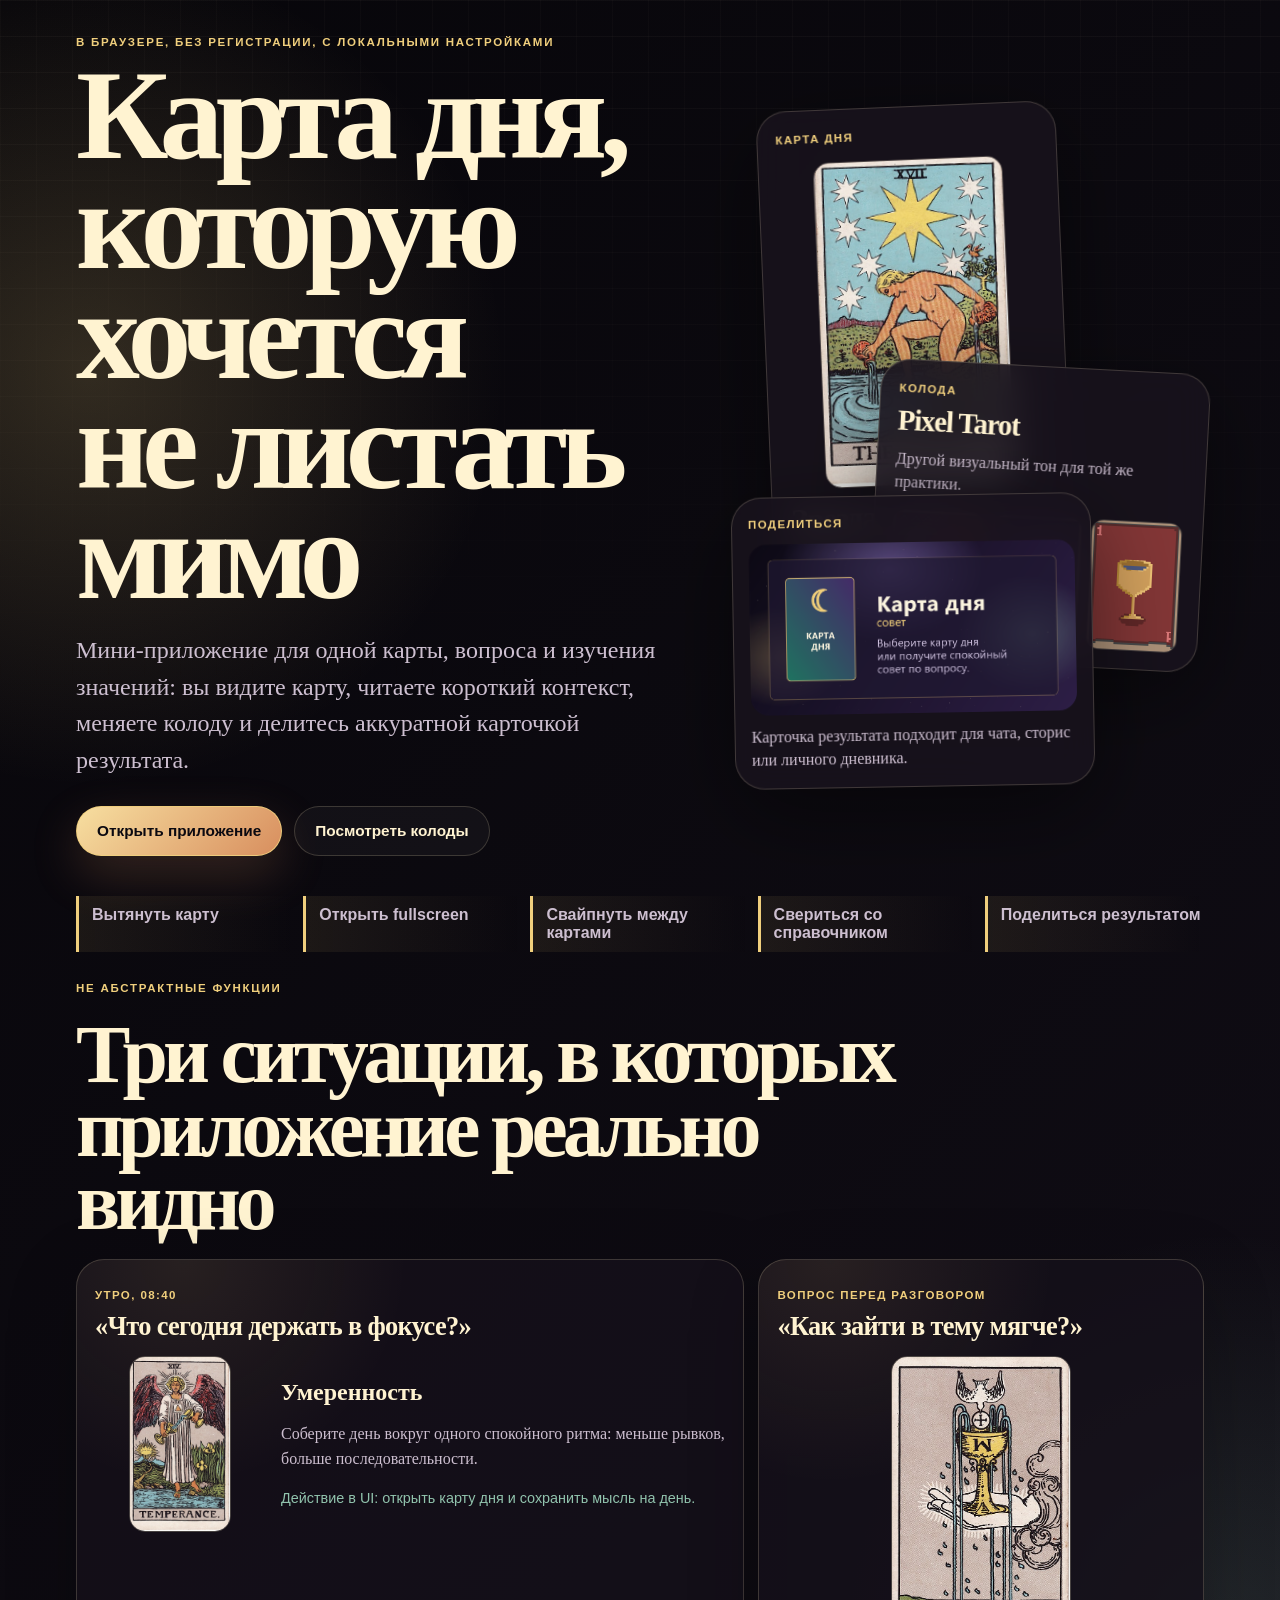
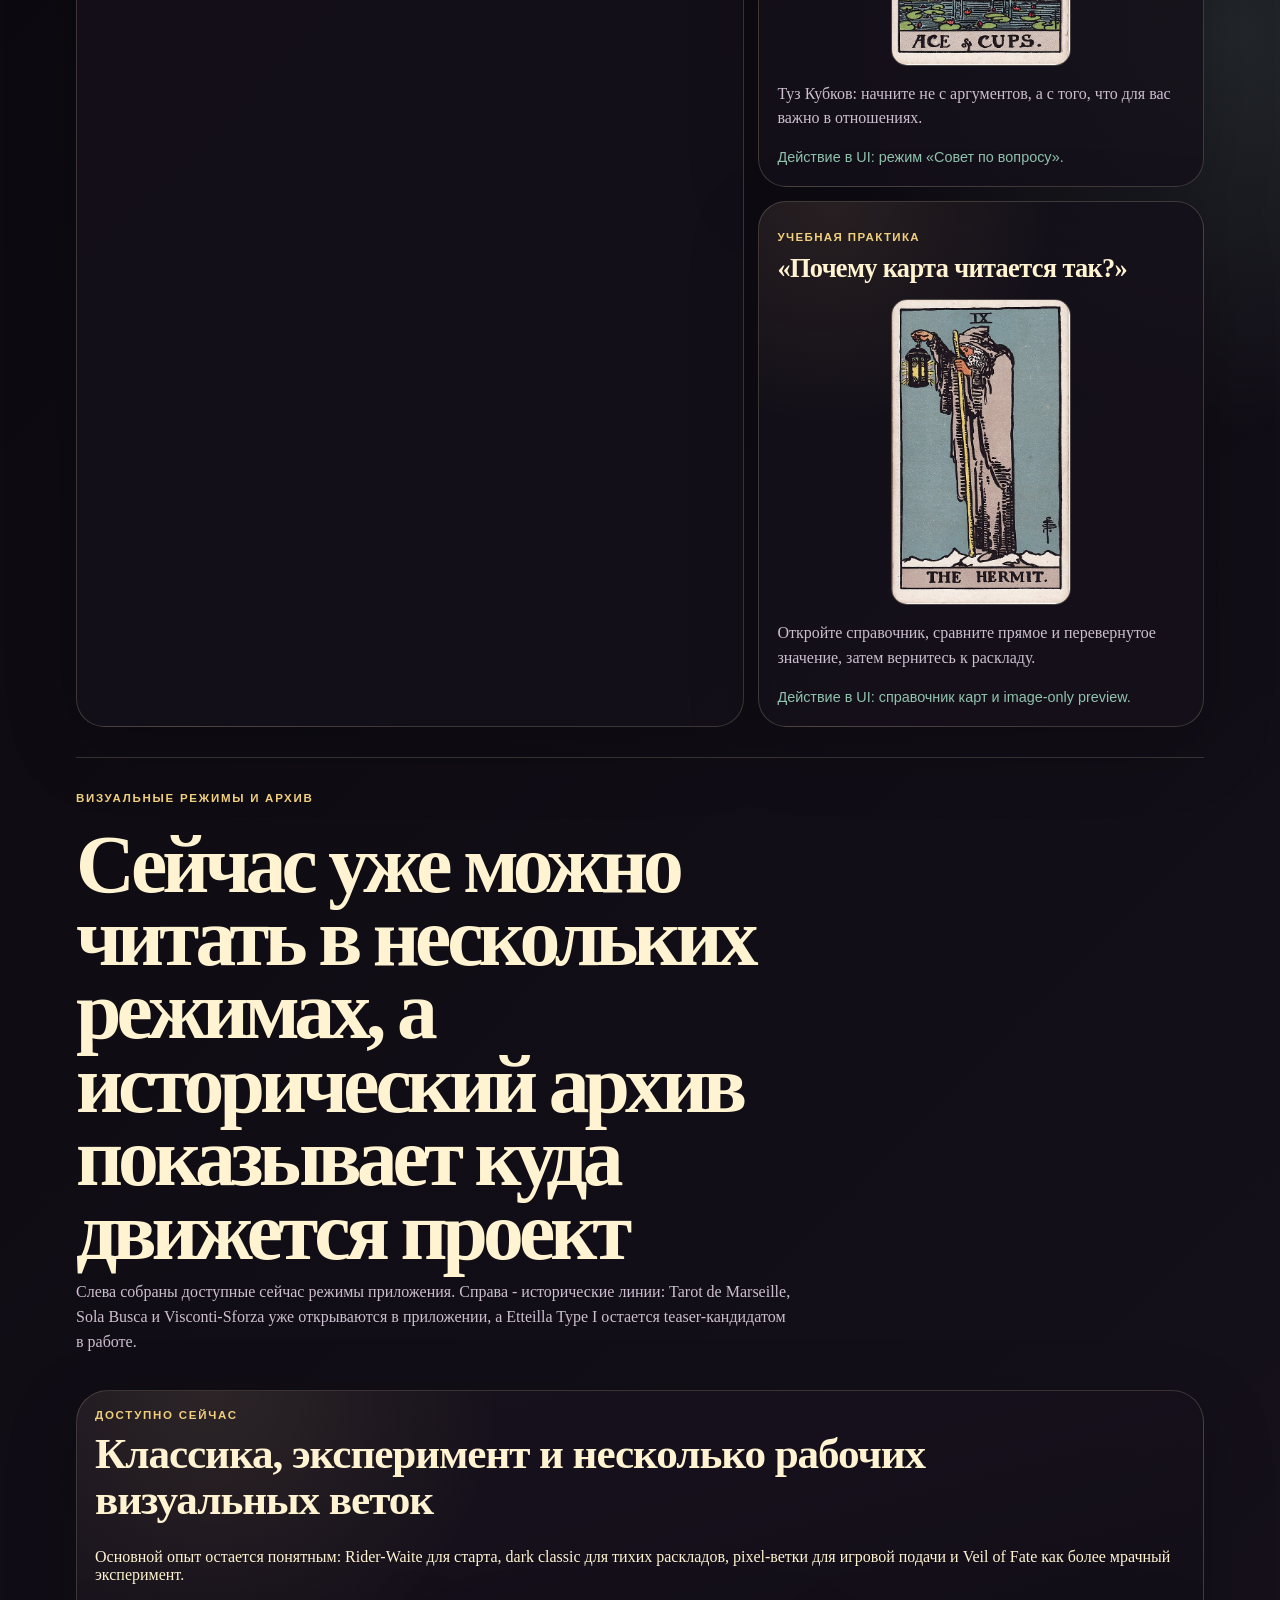
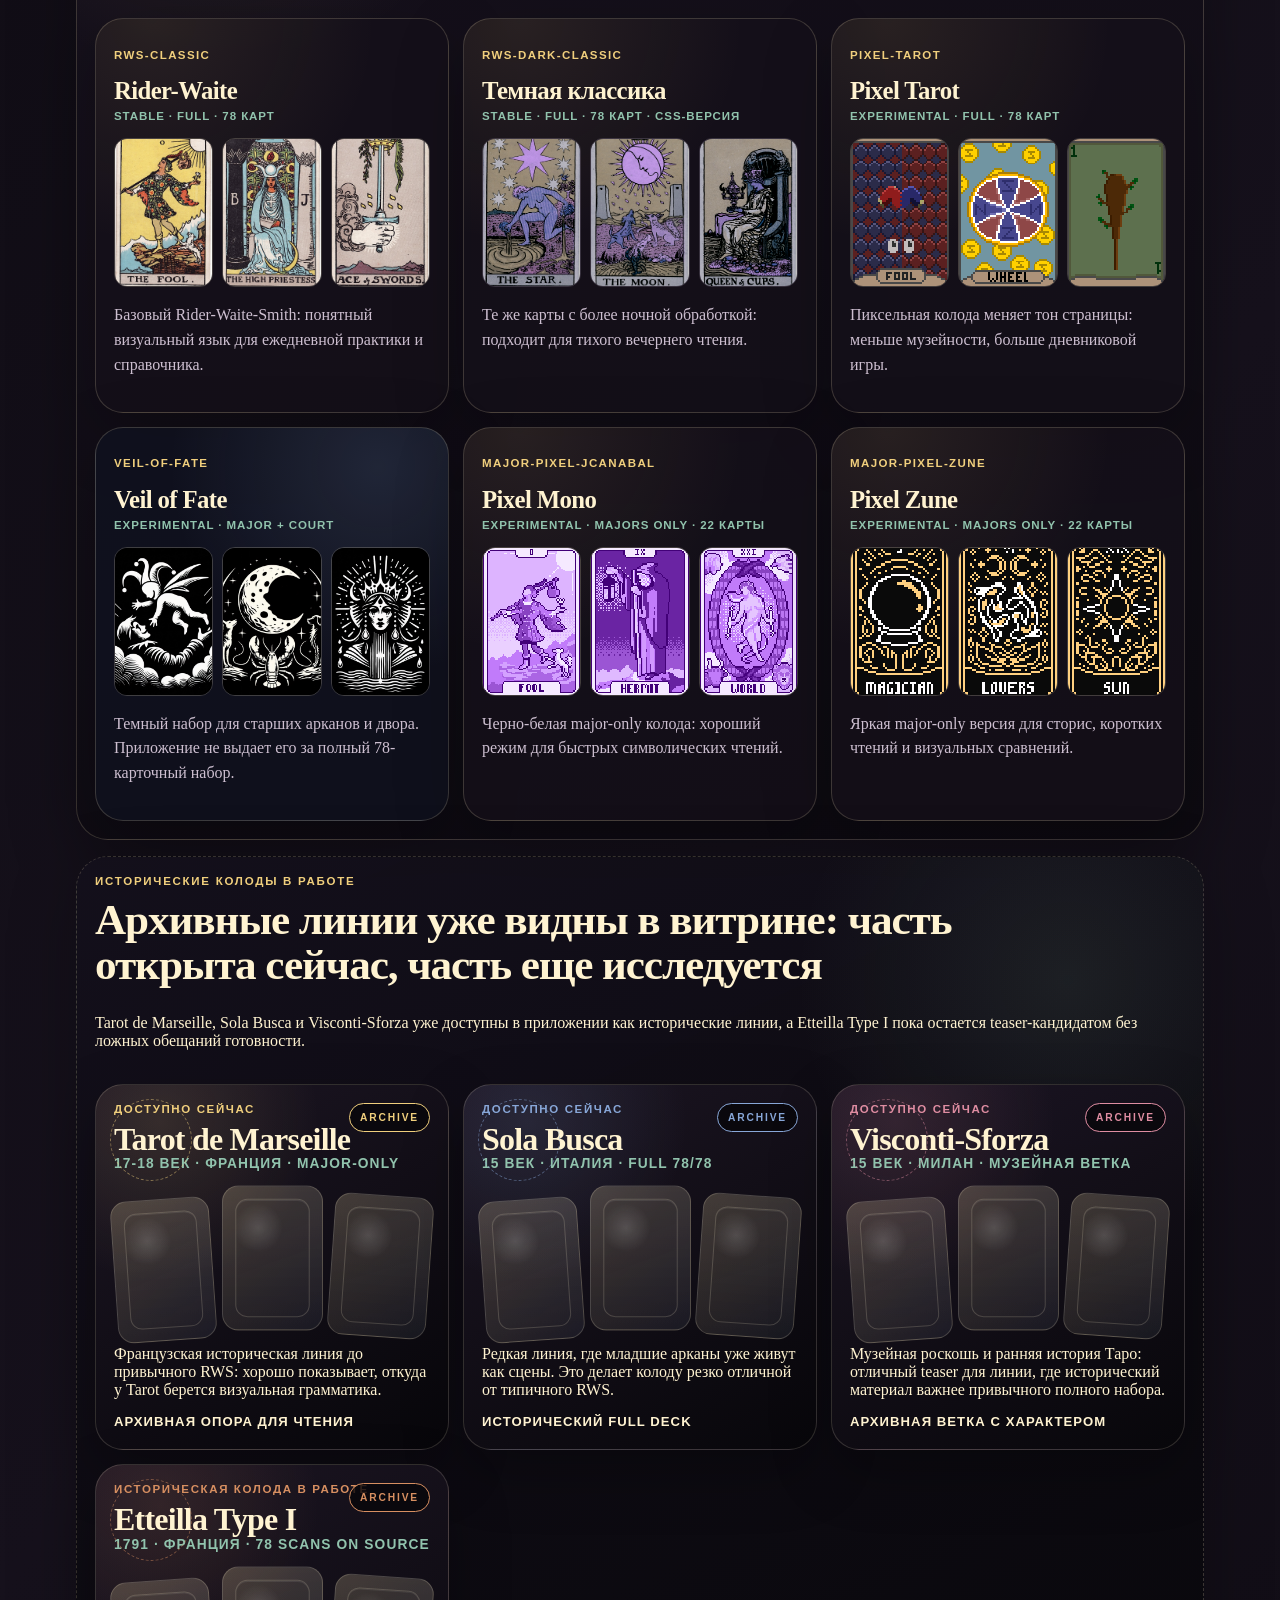
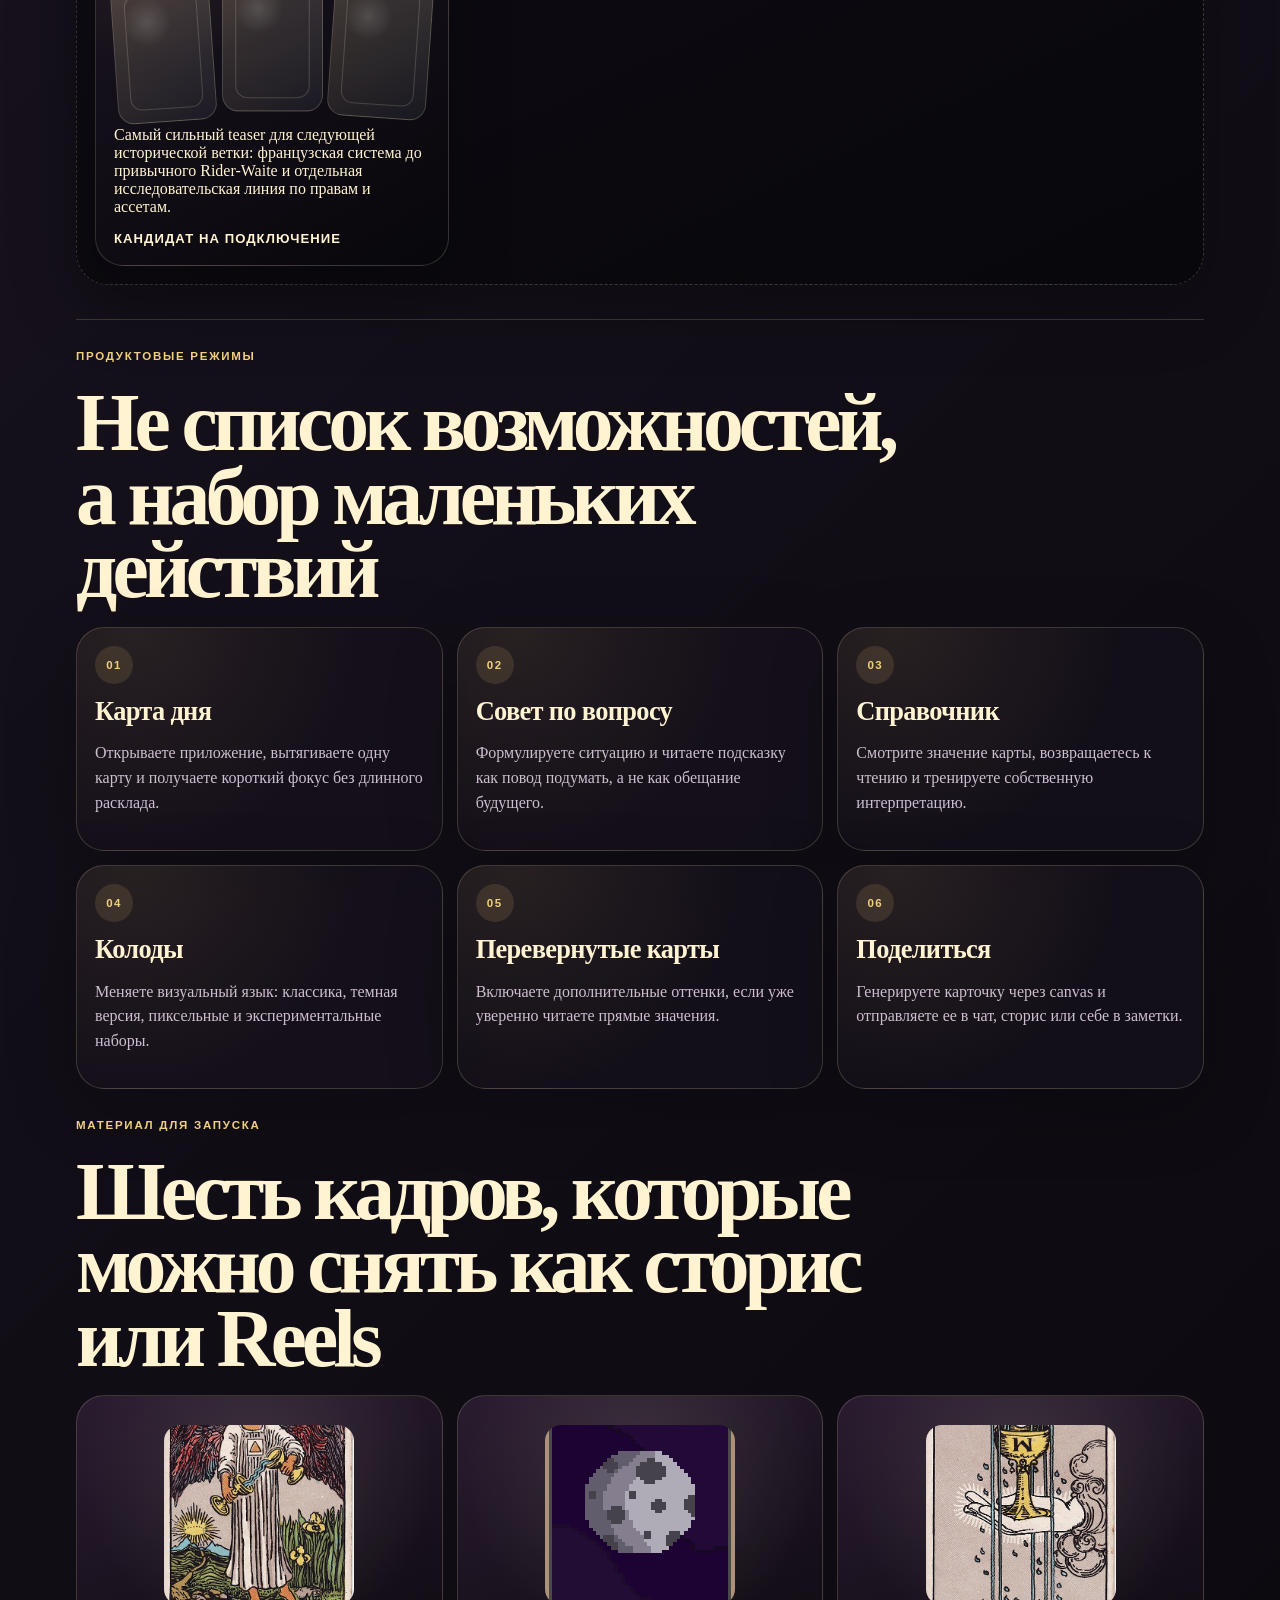
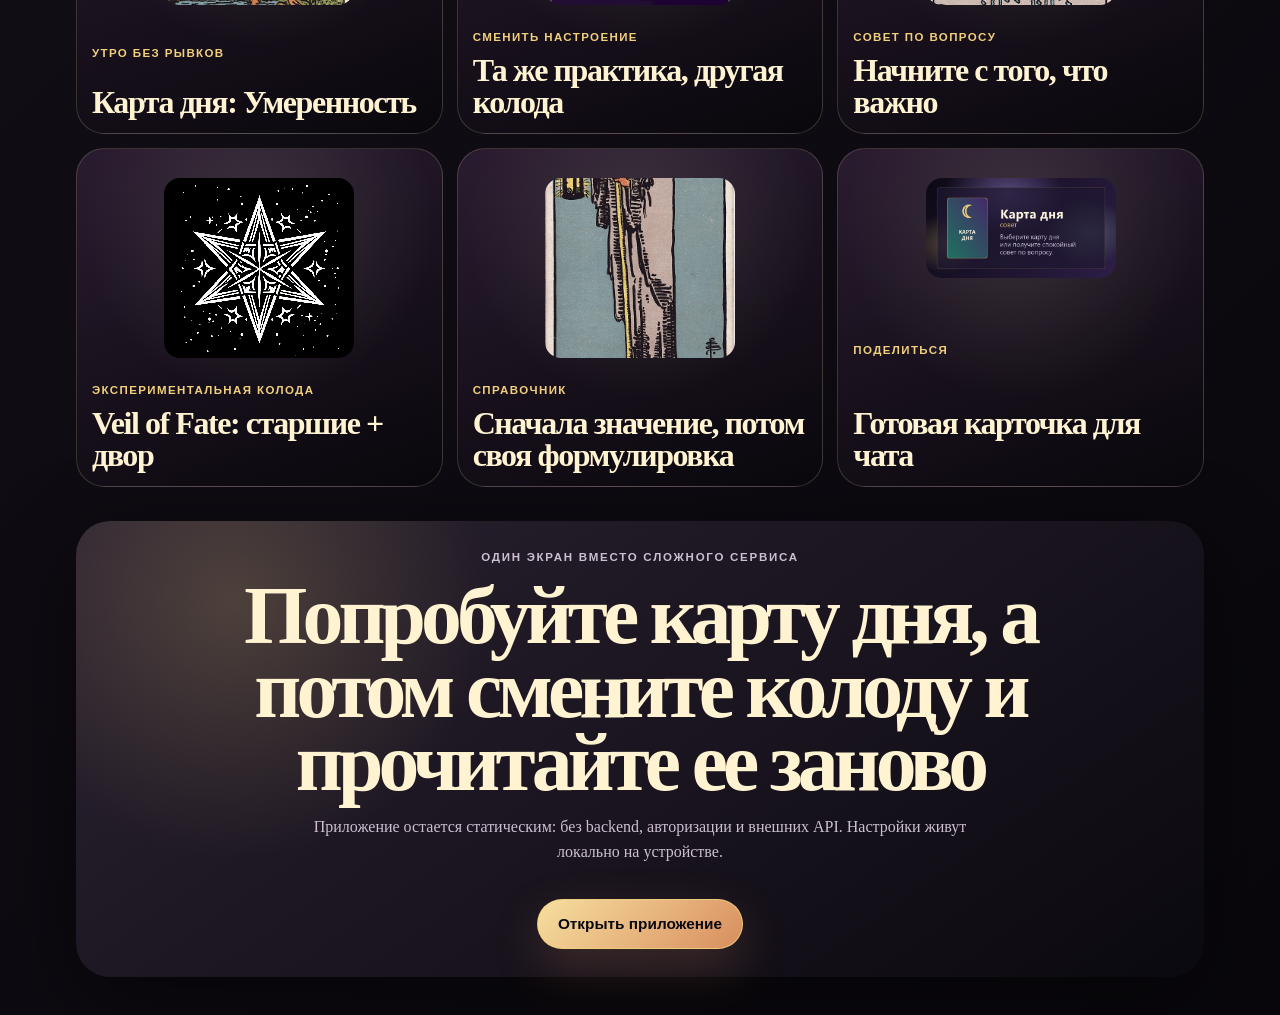
==== commit e55d84c1: "Tease historical tarot archive in promo" ====
--- a/promo/index.html
+++ b/promo/index.html
@@ -112,89 +112,155 @@
 
     <section class="section deck-showcase" id="deck-showcase" aria-labelledby="deck-title">
       <div class="section-heading">
-        <p class="overline">Визуальные режимы</p>
-        <h2 id="deck-title">Колоды не прячутся в настройках - они задают настроение чтения</h2>
-        <p class="section-note">Статусы ниже взяты из текущих данных приложения. Частичные и major-only наборы не представлены как полные 78 карт.</p>
-      </div>
-      <div class="deck-grid">
-        <article class="deck-card">
-          <div class="deck-meta">
-            <p>rws-classic</p>
-            <h3>Классика</h3>
-            <span>stable · full · 78 карт</span>
-          </div>
-          <div class="thumbs">
-            <img src="../assets/cards/major-00-fool.jpg" alt="Классическая колода Дурак">
-            <img src="../assets/cards/major-02-high-priestess.jpg" alt="Классическая колода Жрица">
-            <img src="../assets/cards/swords-01-ace.jpg" alt="Классическая колода Туз Мечей">
-          </div>
-          <p>Базовый Rider-Waite-Smith: понятный визуальный язык для ежедневной практики и справочника.</p>
-        </article>
-        <article class="deck-card deck-dark">
-          <div class="deck-meta">
-            <p>rws-dark-classic</p>
-            <h3>Темная классика</h3>
-            <span>stable · full · 78 карт · CSS-версия</span>
-          </div>
-          <div class="thumbs">
-            <img src="../assets/cards/major-17-star.jpg" alt="Темная классика Звезда">
-            <img src="../assets/cards/major-18-moon.jpg" alt="Темная классика Луна">
-            <img src="../assets/cards/cups-13-queen.jpg" alt="Темная классика Королева Кубков">
-          </div>
-          <p>Те же карты с более ночной обработкой: подходит для тихого вечернего чтения.</p>
-        </article>
-        <article class="deck-card deck-pixel">
-          <div class="deck-meta">
-            <p>pixel-tarot</p>
-            <h3>Pixel Tarot</h3>
-            <span>experimental · full · 78 карт</span>
-          </div>
-          <div class="thumbs">
-            <img src="../assets/cards-experimental/pixel-tarot/major-00-fool.png" alt="Pixel Tarot Дурак">
-            <img src="../assets/cards-experimental/pixel-tarot/major-10-wheel-of-fortune.png" alt="Pixel Tarot Колесо Фортуны">
-            <img src="../assets/cards-experimental/pixel-tarot/wands-01-ace.png" alt="Pixel Tarot Туз Жезлов">
-          </div>
-          <p>Пиксельная колода меняет тон страницы: меньше музейности, больше дневниковой игры.</p>
-        </article>
-        <article class="deck-card deck-veil">
-          <div class="deck-meta">
-            <p>veil-of-fate</p>
-            <h3>Veil of Fate</h3>
-            <span>experimental · major + court</span>
-          </div>
-          <div class="thumbs">
-            <img src="../assets/cards-experimental/veil-of-fate/major-00-fool.png" alt="Veil of Fate Дурак">
-            <img src="../assets/cards-experimental/veil-of-fate/major-18-moon.png" alt="Veil of Fate Луна">
-            <img src="../assets/cards-experimental/veil-of-fate/cups-13-queen.png" alt="Veil of Fate Королева Кубков">
-          </div>
-          <p>Темный набор для старших арканов и двора. Приложение не выдает его за полный 78-карточный набор.</p>
-        </article>
-        <article class="deck-card deck-mono">
-          <div class="deck-meta">
-            <p>major-pixel-jcanabal</p>
-            <h3>Pixel Mono</h3>
-            <span>experimental · majors only · 22 карты</span>
-          </div>
-          <div class="thumbs">
-            <img src="../assets/cards-experimental/major-pixel-jcanabal/major-00-fool.png" alt="Pixel Mono Дурак">
-            <img src="../assets/cards-experimental/major-pixel-jcanabal/major-09-hermit.png" alt="Pixel Mono Отшельник">
-            <img src="../assets/cards-experimental/major-pixel-jcanabal/major-21-world.png" alt="Pixel Mono Мир">
-          </div>
-          <p>Черно-белая major-only колода: хороший режим для быстрых символических чтений.</p>
-        </article>
-        <article class="deck-card deck-zune">
-          <div class="deck-meta">
-            <p>major-pixel-zune</p>
-            <h3>Pixel Zune</h3>
-            <span>experimental · majors only · 22 карты</span>
-          </div>
-          <div class="thumbs">
-            <img src="../assets/cards-experimental/major-pixel-zune/major-01-magician.png" alt="Pixel Zune Маг">
-            <img src="../assets/cards-experimental/major-pixel-zune/major-06-lovers.png" alt="Pixel Zune Влюбленные">
-            <img src="../assets/cards-experimental/major-pixel-zune/major-19-sun.png" alt="Pixel Zune Солнце">
-          </div>
-          <p>Яркая major-only версия для сторис, коротких чтений и визуальных сравнений.</p>
-        </article>
+        <p class="overline">Визуальные режимы и архив</p>
+        <h2 id="deck-title">Сейчас уже можно читать в нескольких режимах, а исторический архив показывает куда движется проект</h2>
+        <p class="section-note">Слева собраны доступные сейчас режимы приложения. Справа - исторические линии: Tarot de Marseille, Sola Busca и Visconti-Sforza уже открываются в приложении, а Etteilla Type I остается teaser-кандидатом в работе.</p>
+      </div>
+
+      <div class="deck-lane deck-lane-live" aria-labelledby="available-title">
+        <div class="lane-heading">
+          <p class="lane-label">Доступно сейчас</p>
+          <h3 id="available-title">Классика, эксперимент и несколько рабочих визуальных веток</h3>
+          <p>Основной опыт остается понятным: Rider-Waite для старта, dark classic для тихих раскладов, pixel-ветки для игровой подачи и Veil of Fate как более мрачный эксперимент.</p>
+        </div>
+        <div class="deck-grid deck-grid-live">
+          <article class="deck-card">
+            <div class="deck-meta">
+              <p>rws-classic</p>
+              <h3>Rider-Waite</h3>
+              <span>stable · full · 78 карт</span>
+            </div>
+            <div class="thumbs">
+              <img src="../assets/cards/major-00-fool.jpg" alt="Классическая колода Дурак">
+              <img src="../assets/cards/major-02-high-priestess.jpg" alt="Классическая колода Жрица">
+              <img src="../assets/cards/swords-01-ace.jpg" alt="Классическая колода Туз Мечей">
+            </div>
+            <p>Базовый Rider-Waite-Smith: понятный визуальный язык для ежедневной практики и справочника.</p>
+          </article>
+          <article class="deck-card deck-dark">
+            <div class="deck-meta">
+              <p>rws-dark-classic</p>
+              <h3>Темная классика</h3>
+              <span>stable · full · 78 карт · CSS-версия</span>
+            </div>
+            <div class="thumbs">
+              <img src="../assets/cards/major-17-star.jpg" alt="Темная классика Звезда">
+              <img src="../assets/cards/major-18-moon.jpg" alt="Темная классика Луна">
+              <img src="../assets/cards/cups-13-queen.jpg" alt="Темная классика Королева Кубков">
+            </div>
+            <p>Те же карты с более ночной обработкой: подходит для тихого вечернего чтения.</p>
+          </article>
+          <article class="deck-card deck-pixel">
+            <div class="deck-meta">
+              <p>pixel-tarot</p>
+              <h3>Pixel Tarot</h3>
+              <span>experimental · full · 78 карт</span>
+            </div>
+            <div class="thumbs">
+              <img src="../assets/cards-experimental/pixel-tarot/major-00-fool.png" alt="Pixel Tarot Дурак">
+              <img src="../assets/cards-experimental/pixel-tarot/major-10-wheel-of-fortune.png" alt="Pixel Tarot Колесо Фортуны">
+              <img src="../assets/cards-experimental/pixel-tarot/wands-01-ace.png" alt="Pixel Tarot Туз Жезлов">
+            </div>
+            <p>Пиксельная колода меняет тон страницы: меньше музейности, больше дневниковой игры.</p>
+          </article>
+          <article class="deck-card deck-veil">
+            <div class="deck-meta">
+              <p>veil-of-fate</p>
+              <h3>Veil of Fate</h3>
+              <span>experimental · major + court</span>
+            </div>
+            <div class="thumbs">
+              <img src="../assets/cards-experimental/veil-of-fate/major-00-fool.png" alt="Veil of Fate Дурак">
+              <img src="../assets/cards-experimental/veil-of-fate/major-18-moon.png" alt="Veil of Fate Луна">
+              <img src="../assets/cards-experimental/veil-of-fate/cups-13-queen.png" alt="Veil of Fate Королева Кубков">
+            </div>
+            <p>Темный набор для старших арканов и двора. Приложение не выдает его за полный 78-карточный набор.</p>
+          </article>
+          <article class="deck-card deck-mono">
+            <div class="deck-meta">
+              <p>major-pixel-jcanabal</p>
+              <h3>Pixel Mono</h3>
+              <span>experimental · majors only · 22 карты</span>
+            </div>
+            <div class="thumbs">
+              <img src="../assets/cards-experimental/major-pixel-jcanabal/major-00-fool.png" alt="Pixel Mono Дурак">
+              <img src="../assets/cards-experimental/major-pixel-jcanabal/major-09-hermit.png" alt="Pixel Mono Отшельник">
+              <img src="../assets/cards-experimental/major-pixel-jcanabal/major-21-world.png" alt="Pixel Mono Мир">
+            </div>
+            <p>Черно-белая major-only колода: хороший режим для быстрых символических чтений.</p>
+          </article>
+          <article class="deck-card deck-zune">
+            <div class="deck-meta">
+              <p>major-pixel-zune</p>
+              <h3>Pixel Zune</h3>
+              <span>experimental · majors only · 22 карты</span>
+            </div>
+            <div class="thumbs">
+              <img src="../assets/cards-experimental/major-pixel-zune/major-01-magician.png" alt="Pixel Zune Маг">
+              <img src="../assets/cards-experimental/major-pixel-zune/major-06-lovers.png" alt="Pixel Zune Влюбленные">
+              <img src="../assets/cards-experimental/major-pixel-zune/major-19-sun.png" alt="Pixel Zune Солнце">
+            </div>
+            <p>Яркая major-only версия для сторис, коротких чтений и визуальных сравнений.</p>
+          </article>
+        </div>
+      </div>
+
+      <div class="deck-lane deck-lane-archive" aria-labelledby="archive-title">
+        <div class="lane-heading">
+          <p class="lane-label">Исторические колоды в работе</p>
+          <h3 id="archive-title">Архивные линии уже видны в витрине: часть открыта сейчас, часть еще исследуется</h3>
+          <p>Tarot de Marseille, Sola Busca и Visconti-Sforza уже доступны в приложении как исторические линии, а Etteilla Type I пока остается teaser-кандидатом без ложных обещаний готовности.</p>
+        </div>
+        <div class="archive-grid">
+          <article class="archive-card archive-available archive-marseille">
+            <p class="archive-status">доступно сейчас</p>
+            <h3>Tarot de Marseille</h3>
+            <p class="archive-era">17-18 век · Франция · major-only</p>
+            <div class="archive-art" aria-hidden="true">
+              <span></span>
+              <span></span>
+              <span></span>
+            </div>
+            <p>Французская историческая линия до привычного RWS: хорошо показывает, откуда у Tarot берется визуальная грамматика.</p>
+            <strong>Архивная опора для чтения</strong>
+          </article>
+          <article class="archive-card archive-available archive-sola">
+            <p class="archive-status">доступно сейчас</p>
+            <h3>Sola Busca</h3>
+            <p class="archive-era">15 век · Италия · full 78/78</p>
+            <div class="archive-art" aria-hidden="true">
+              <span></span>
+              <span></span>
+              <span></span>
+            </div>
+            <p>Редкая линия, где младшие арканы уже живут как сцены. Это делает колоду резко отличной от типичного RWS.</p>
+            <strong>Исторический full deck</strong>
+          </article>
+          <article class="archive-card archive-available archive-visconti">
+            <p class="archive-status">доступно сейчас</p>
+            <h3>Visconti-Sforza</h3>
+            <p class="archive-era">15 век · Милан · музейная ветка</p>
+            <div class="archive-art" aria-hidden="true">
+              <span></span>
+              <span></span>
+              <span></span>
+            </div>
+            <p>Музейная роскошь и ранняя история Таро: отличный teaser для линии, где исторический материал важнее привычного полного набора.</p>
+            <strong>Архивная ветка с характером</strong>
+          </article>
+          <article class="archive-card archive-pending archive-etteilla">
+            <p class="archive-status">историческая колода в работе</p>
+            <h3>Etteilla Type I</h3>
+            <p class="archive-era">1791 · Франция · 78 scans on source</p>
+            <div class="archive-art" aria-hidden="true">
+              <span></span>
+              <span></span>
+              <span></span>
+            </div>
+            <p>Самый сильный teaser для следующей исторической ветки: французская система до привычного Rider-Waite и отдельная исследовательская линия по правам и ассетам.</p>
+            <strong>Кандидат на подключение</strong>
+          </article>
+        </div>
       </div>
     </section>
 
--- a/promo/styles.css
+++ b/promo/styles.css
@@ -296,6 +296,8 @@
 
 .example-layout,
 .deck-grid,
+.deck-grid-live,
+.archive-grid,
 .mode-wall,
 .story-grid {
   display: grid;
@@ -359,7 +361,61 @@
 
 .deck-showcase {
   border-block: 1px solid var(--line);
+  display: grid;
+  gap: 16px;
   padding-block: 34px;
+}
+
+.deck-lane {
+  border: 1px solid var(--line);
+  border-radius: 32px;
+  padding: 18px;
+  background:
+    radial-gradient(circle at 12% 0%, rgba(240, 207, 125, .08), transparent 18rem),
+    rgba(17, 13, 22, .88);
+  box-shadow: 0 20px 70px rgba(0, 0, 0, .24);
+}
+
+.deck-lane-live {
+  background:
+    radial-gradient(circle at 12% 0%, rgba(240, 207, 125, .1), transparent 18rem),
+    linear-gradient(165deg, rgba(24, 18, 30, .9), rgba(13, 10, 16, .92));
+}
+
+.deck-lane-archive {
+  background:
+    radial-gradient(circle at 88% 12%, rgba(145, 195, 173, .1), transparent 17rem),
+    linear-gradient(155deg, rgba(20, 16, 27, .96), rgba(8, 7, 11, .98));
+  border-style: dashed;
+}
+
+.lane-heading {
+  display: grid;
+  gap: 10px;
+  margin-bottom: 18px;
+}
+
+.lane-heading h3 {
+  max-width: 920px;
+  font-size: clamp(1.5rem, 5vw, 2.7rem);
+}
+
+.lane-label {
+  margin: 0;
+  color: var(--gold);
+  font-family: "Trebuchet MS", Verdana, sans-serif;
+  font-size: .72rem;
+  font-weight: 800;
+  letter-spacing: .15em;
+  text-transform: uppercase;
+}
+
+.deck-grid-live {
+  grid-template-columns: 1fr;
+}
+
+.archive-grid {
+  grid-template-columns: 1fr;
 }
 
 .deck-card {
@@ -378,6 +434,156 @@
 .deck-meta span {
   color: var(--sage);
   letter-spacing: .08em;
+}
+
+.archive-card {
+  position: relative;
+  overflow: hidden;
+  border: 1px solid rgba(255, 243, 209, .16);
+  border-radius: 28px;
+  padding: 18px;
+  background:
+    radial-gradient(circle at 18% 10%, var(--archive-glow, rgba(240, 207, 125, .14)), transparent 10rem),
+    linear-gradient(150deg, rgba(29, 22, 36, .96), rgba(8, 7, 11, .96));
+  box-shadow: 0 22px 60px rgba(0, 0, 0, .26);
+}
+
+.archive-card::before {
+  content: "";
+  position: absolute;
+  inset: 14px auto auto 14px;
+  width: 80px;
+  height: 80px;
+  border: 1px dashed var(--archive-accent, rgba(240, 207, 125, .6));
+  border-radius: 50%;
+  opacity: .48;
+  pointer-events: none;
+}
+
+.archive-card::after {
+  content: "ARCHIVE";
+  position: absolute;
+  top: 18px;
+  right: 18px;
+  padding: 8px 10px;
+  border: 1px solid var(--archive-accent, rgba(240, 207, 125, .6));
+  border-radius: 999px;
+  background: rgba(8, 7, 11, .8);
+  color: var(--archive-accent, var(--gold));
+  font-family: "Trebuchet MS", Verdana, sans-serif;
+  font-size: .64rem;
+  font-weight: 800;
+  letter-spacing: .18em;
+  text-transform: uppercase;
+  pointer-events: none;
+}
+
+.archive-status {
+  margin: 0 0 8px;
+  color: var(--archive-accent, var(--gold));
+  font-family: "Trebuchet MS", Verdana, sans-serif;
+  font-size: .72rem;
+  font-weight: 800;
+  letter-spacing: .14em;
+  text-transform: uppercase;
+}
+
+.archive-card h3 {
+  margin-top: 4px;
+  font-size: clamp(1.45rem, 5vw, 2rem);
+}
+
+.archive-era {
+  margin: 0;
+  color: var(--sage);
+  font-family: "Trebuchet MS", Verdana, sans-serif;
+  font-size: .86rem;
+  font-weight: 700;
+  letter-spacing: .08em;
+  text-transform: uppercase;
+}
+
+.archive-art {
+  display: grid;
+  grid-template-columns: repeat(3, minmax(0, 1fr));
+  gap: 10px;
+  margin: 16px 0;
+}
+
+.archive-art span {
+  position: relative;
+  min-height: 142px;
+  overflow: hidden;
+  border: 1px solid rgba(255, 243, 209, .18);
+  border-radius: 16px;
+  background:
+    linear-gradient(180deg, rgba(255, 255, 255, .08), rgba(255, 255, 255, .02)),
+    linear-gradient(135deg, rgba(240, 207, 125, .15), rgba(136, 167, 216, .06));
+}
+
+.archive-art span::before {
+  content: "";
+  position: absolute;
+  inset: 12px;
+  border: 1px solid rgba(255, 243, 209, .18);
+  border-radius: 12px;
+  background:
+    linear-gradient(160deg, rgba(0, 0, 0, .06), transparent 55%),
+    radial-gradient(circle at 30% 24%, rgba(255, 255, 255, .15), transparent 24%);
+  box-shadow: inset 0 1px 0 rgba(255, 255, 255, .08);
+}
+
+.archive-art span:nth-child(1) {
+  transform: translateY(12px) rotate(-4deg);
+}
+
+.archive-art span:nth-child(2) {
+  transform: scale(1.02);
+}
+
+.archive-art span:nth-child(3) {
+  transform: translateY(8px) rotate(4deg);
+}
+
+.archive-card strong {
+  display: block;
+  margin-top: 14px;
+  color: var(--paper);
+  font-family: "Trebuchet MS", Verdana, sans-serif;
+  font-size: .82rem;
+  font-weight: 800;
+  letter-spacing: .08em;
+  line-height: 1.35;
+  text-transform: uppercase;
+}
+
+.archive-card p:last-of-type {
+  margin-bottom: 0;
+}
+
+.archive-available {
+  --archive-accent: var(--sage);
+  --archive-glow: rgba(145, 195, 173, .13);
+}
+
+.archive-marseille {
+  --archive-accent: var(--gold);
+  --archive-glow: rgba(240, 207, 125, .13);
+}
+
+.archive-sola {
+  --archive-accent: var(--blue);
+  --archive-glow: rgba(136, 167, 216, .13);
+}
+
+.archive-visconti {
+  --archive-accent: var(--rose);
+  --archive-glow: rgba(223, 141, 162, .13);
+}
+
+.archive-etteilla {
+  --archive-accent: var(--copper);
+  --archive-glow: rgba(215, 143, 97, .13);
 }
 
 .thumbs img {
@@ -547,6 +753,8 @@
   }
 
   .deck-grid,
+  .deck-grid-live,
+  .archive-grid,
   .mode-wall {
     grid-template-columns: repeat(2, minmax(0, 1fr));
   }
@@ -557,7 +765,9 @@
 }
 
 @media (min-width: 980px) {
-  .deck-grid {
+  .deck-grid,
+  .deck-grid-live,
+  .archive-grid {
     grid-template-columns: repeat(3, minmax(0, 1fr));
   }
 
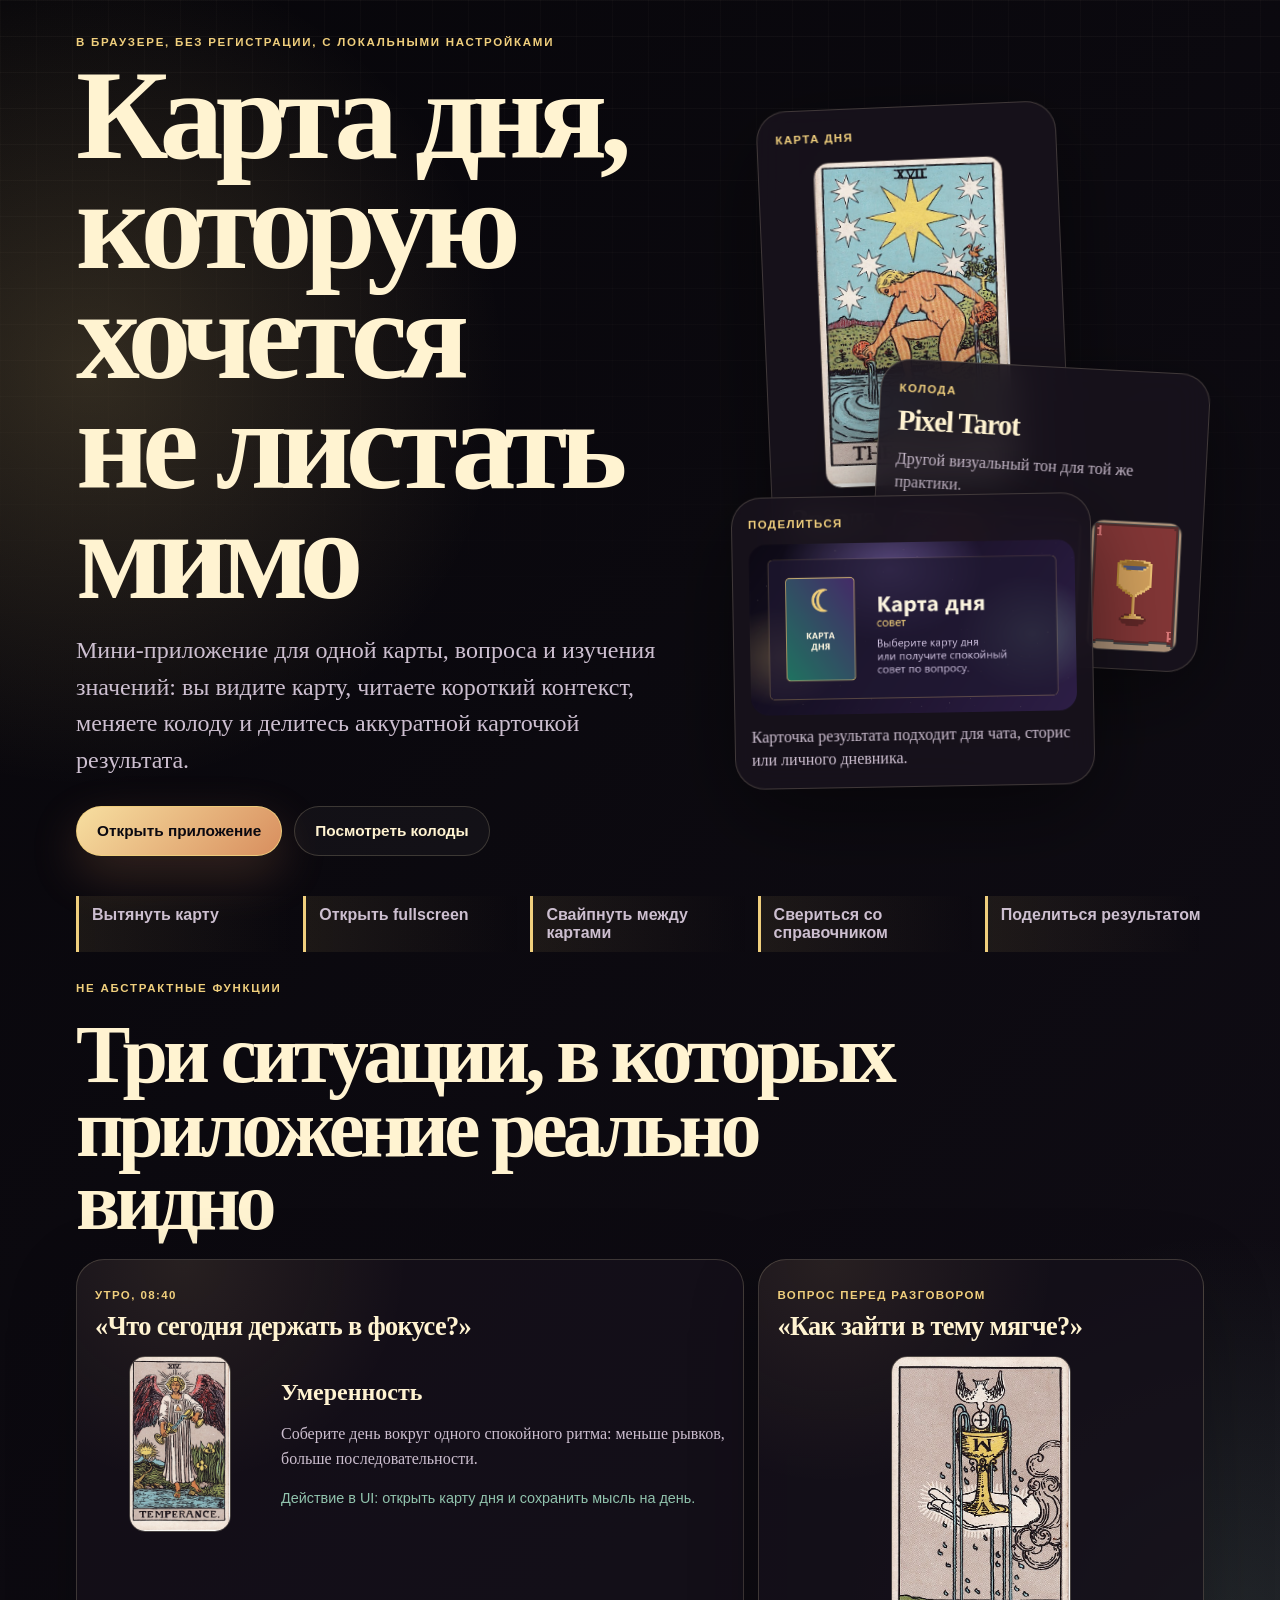
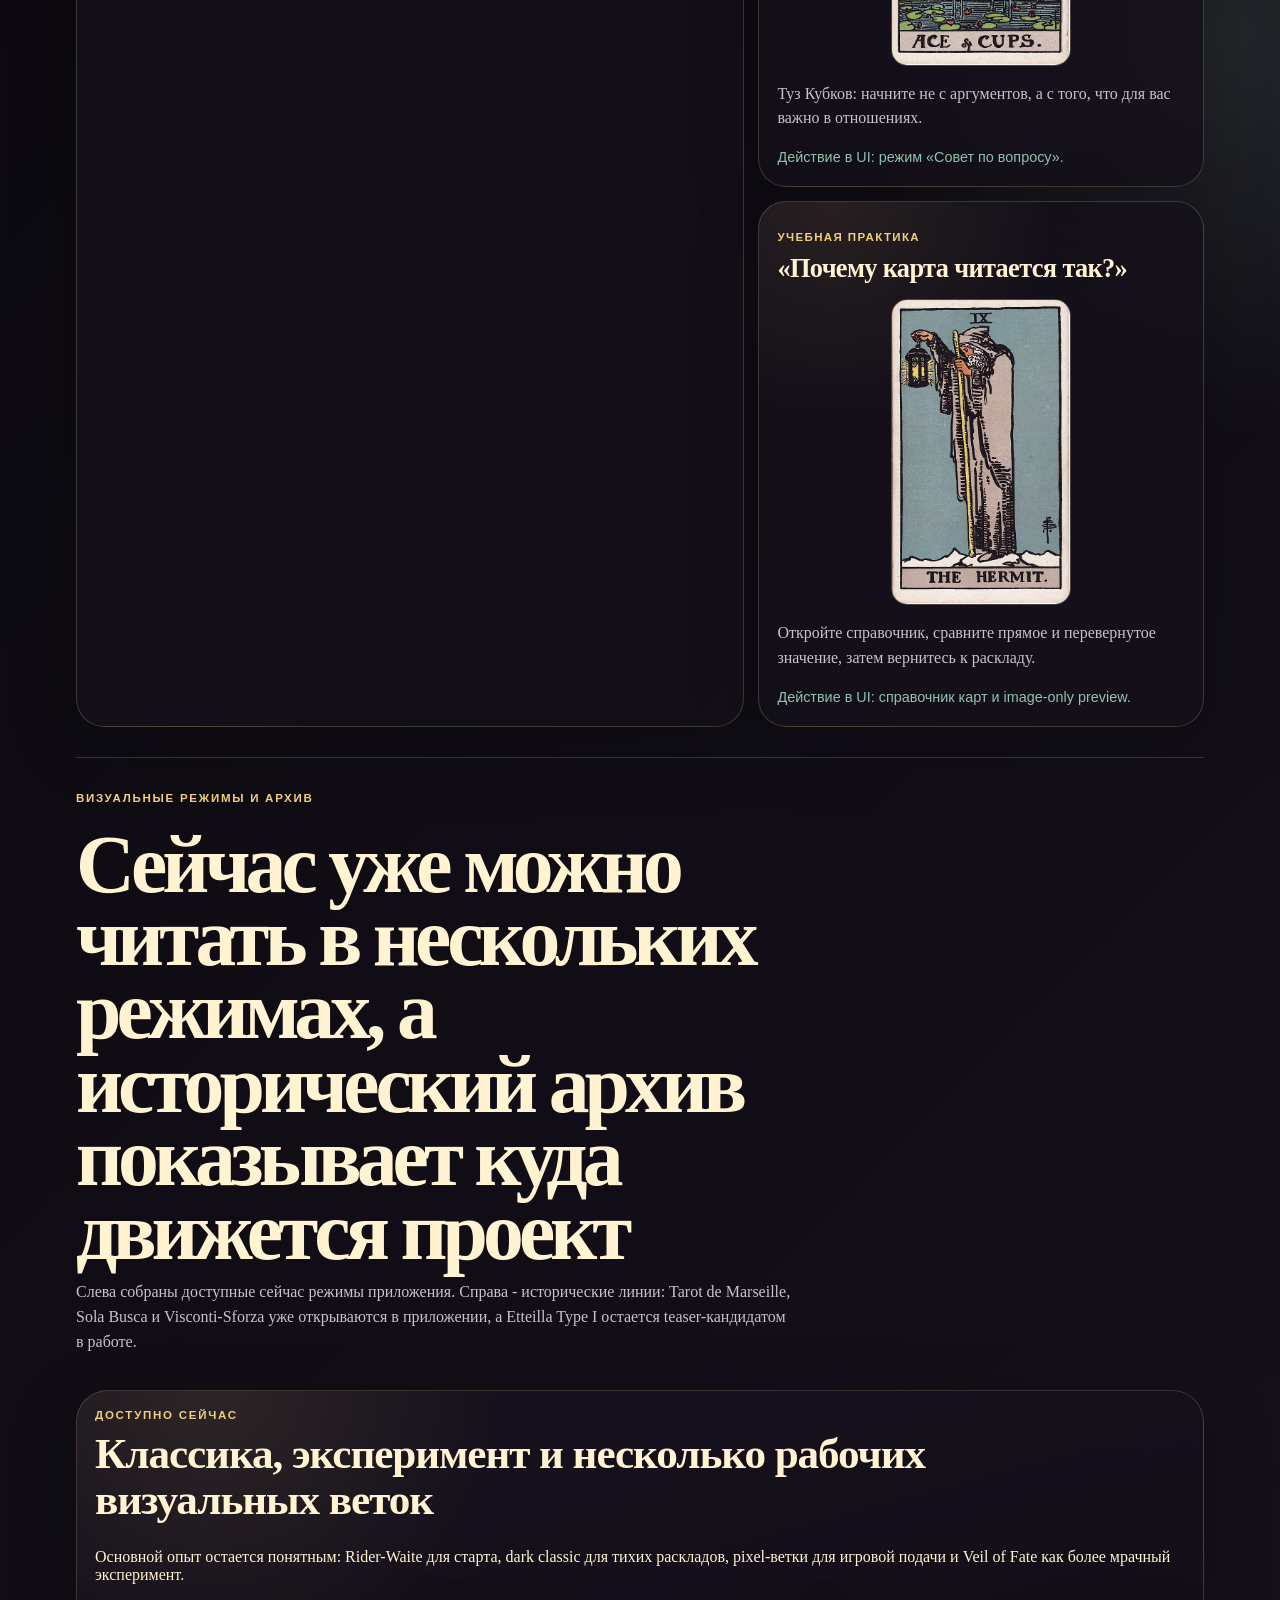
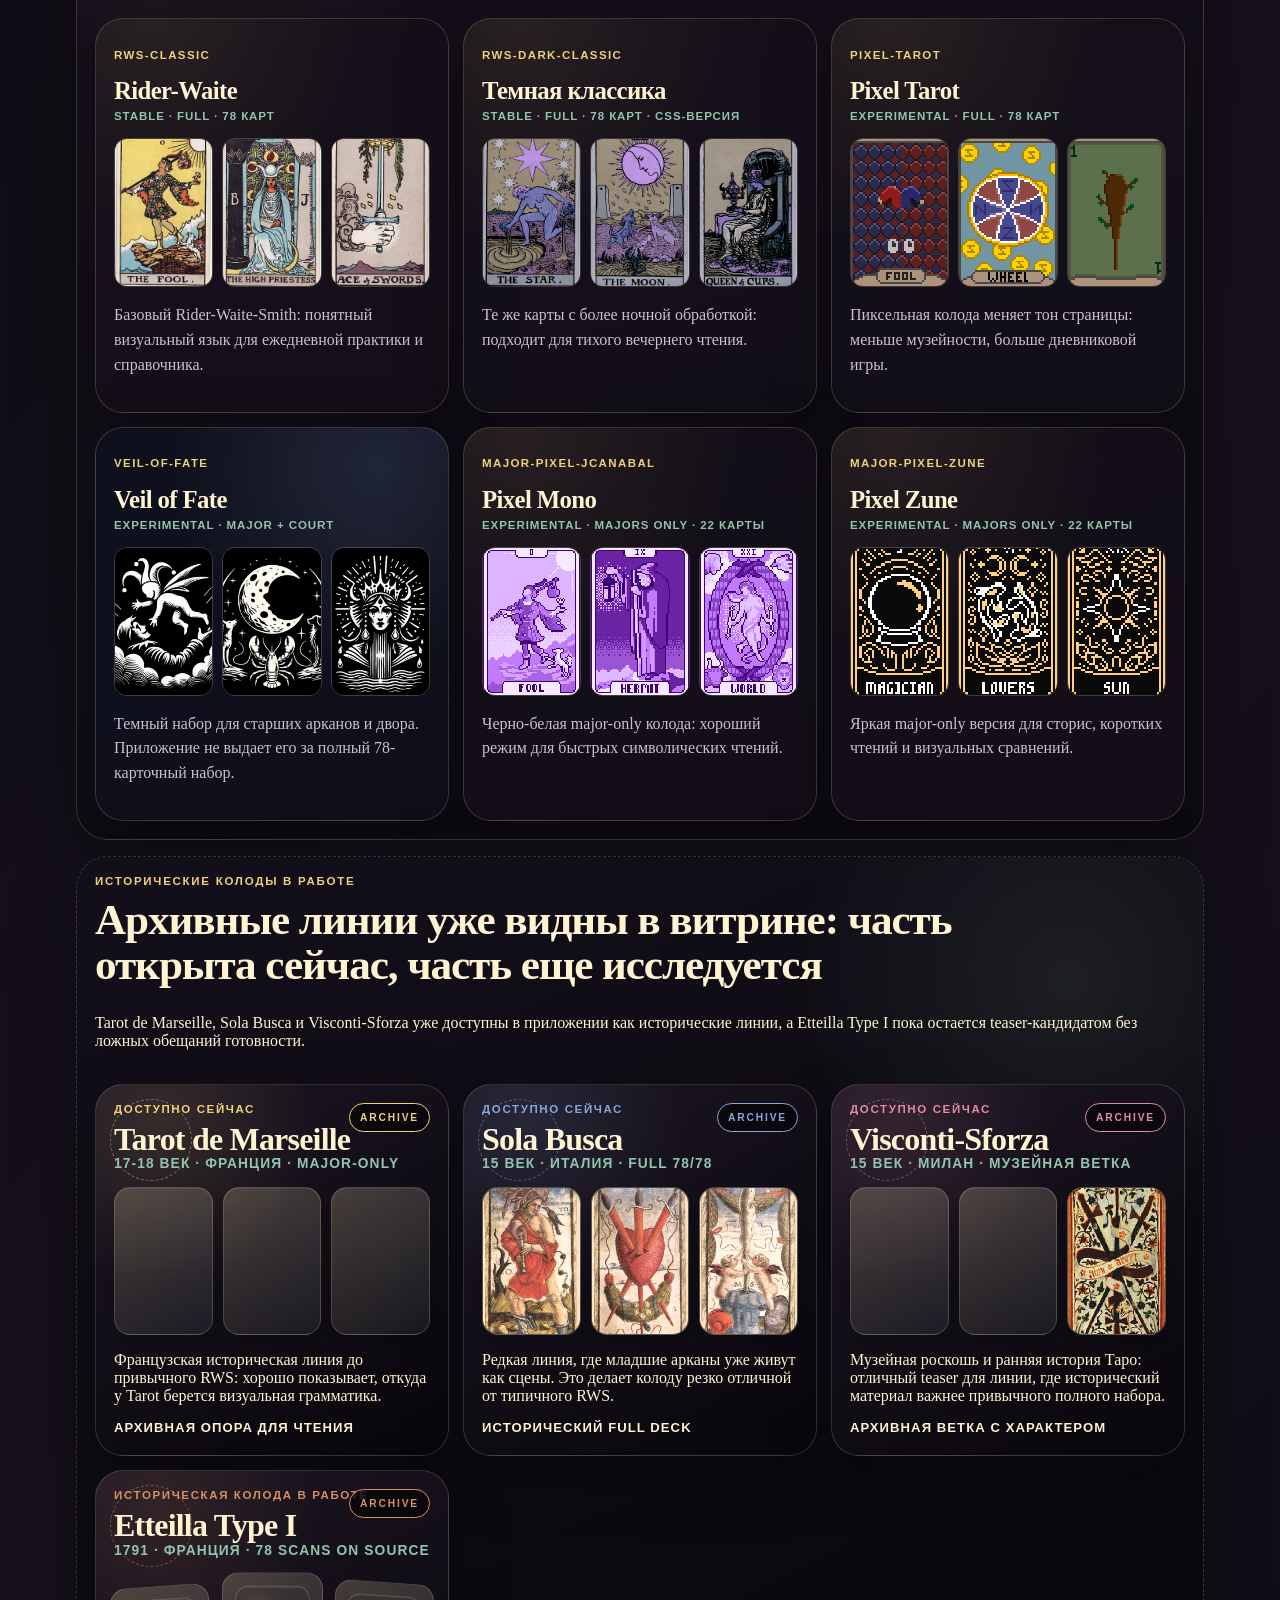
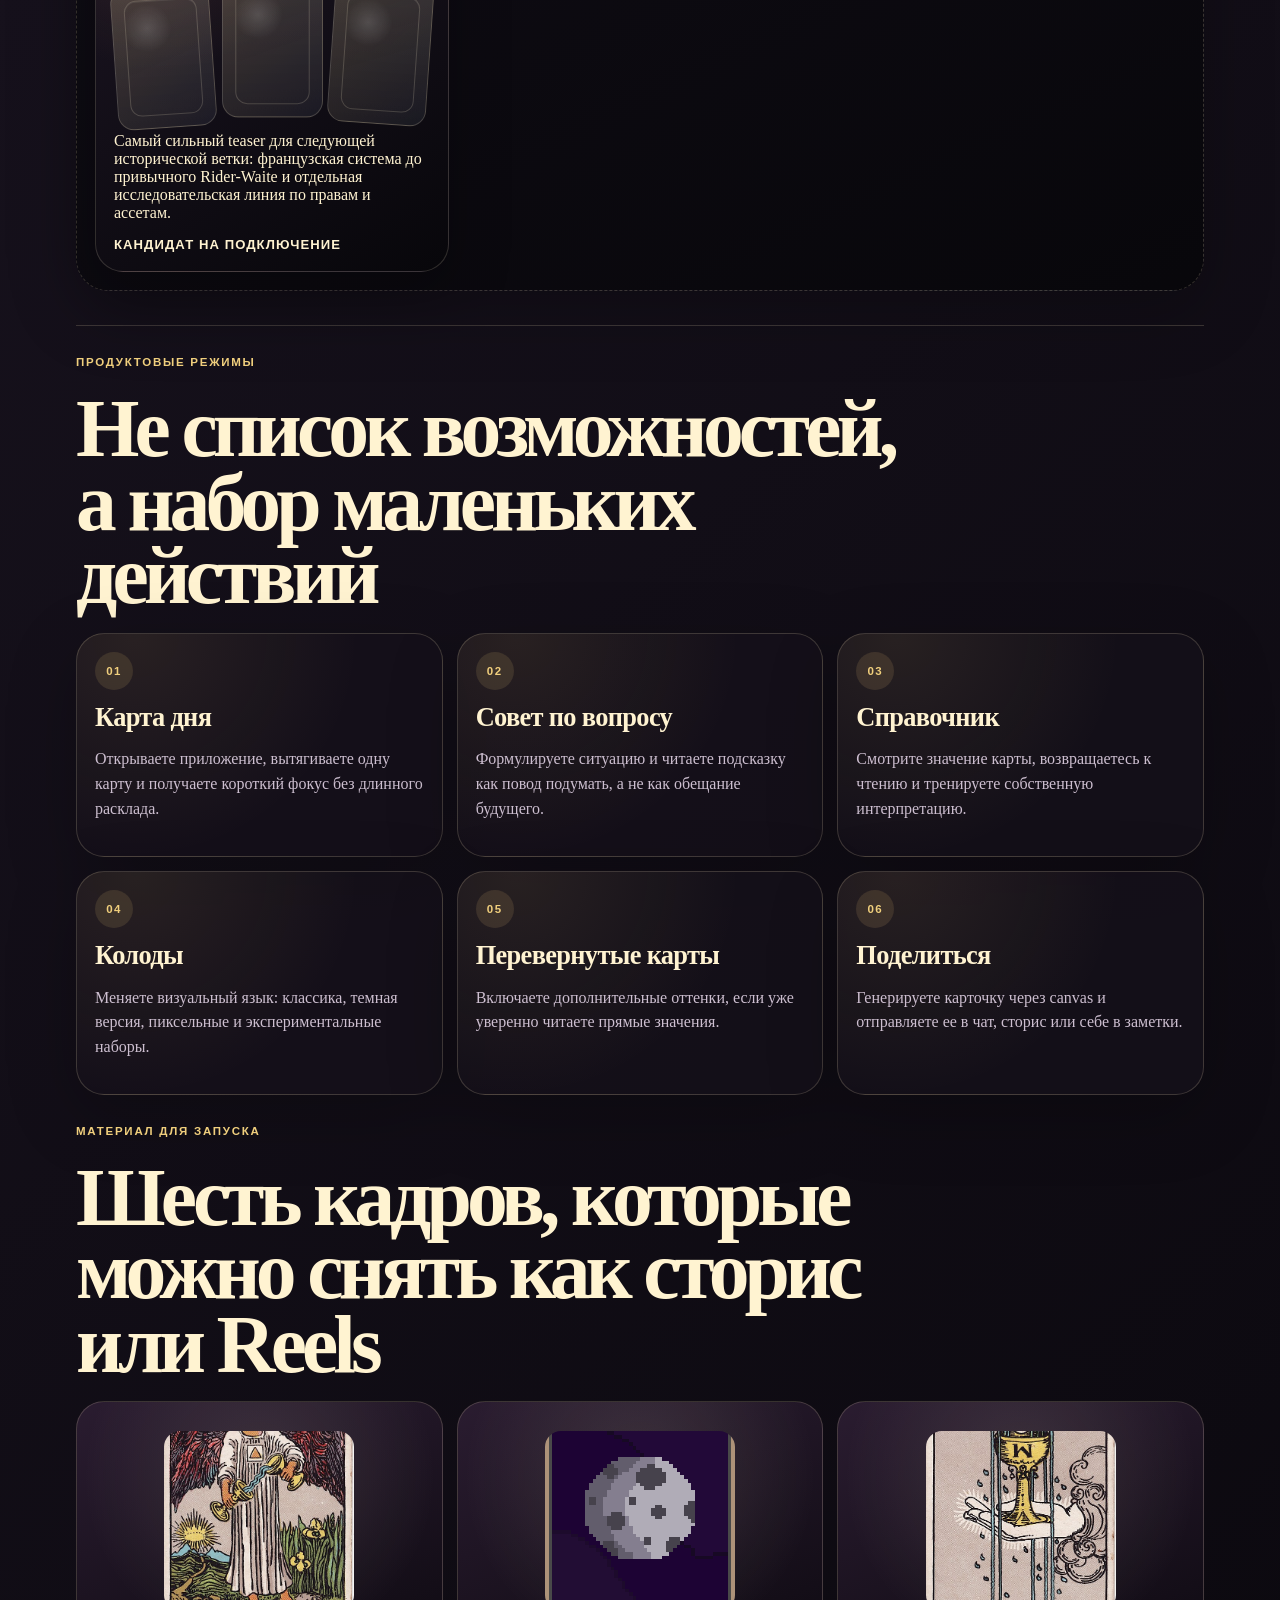
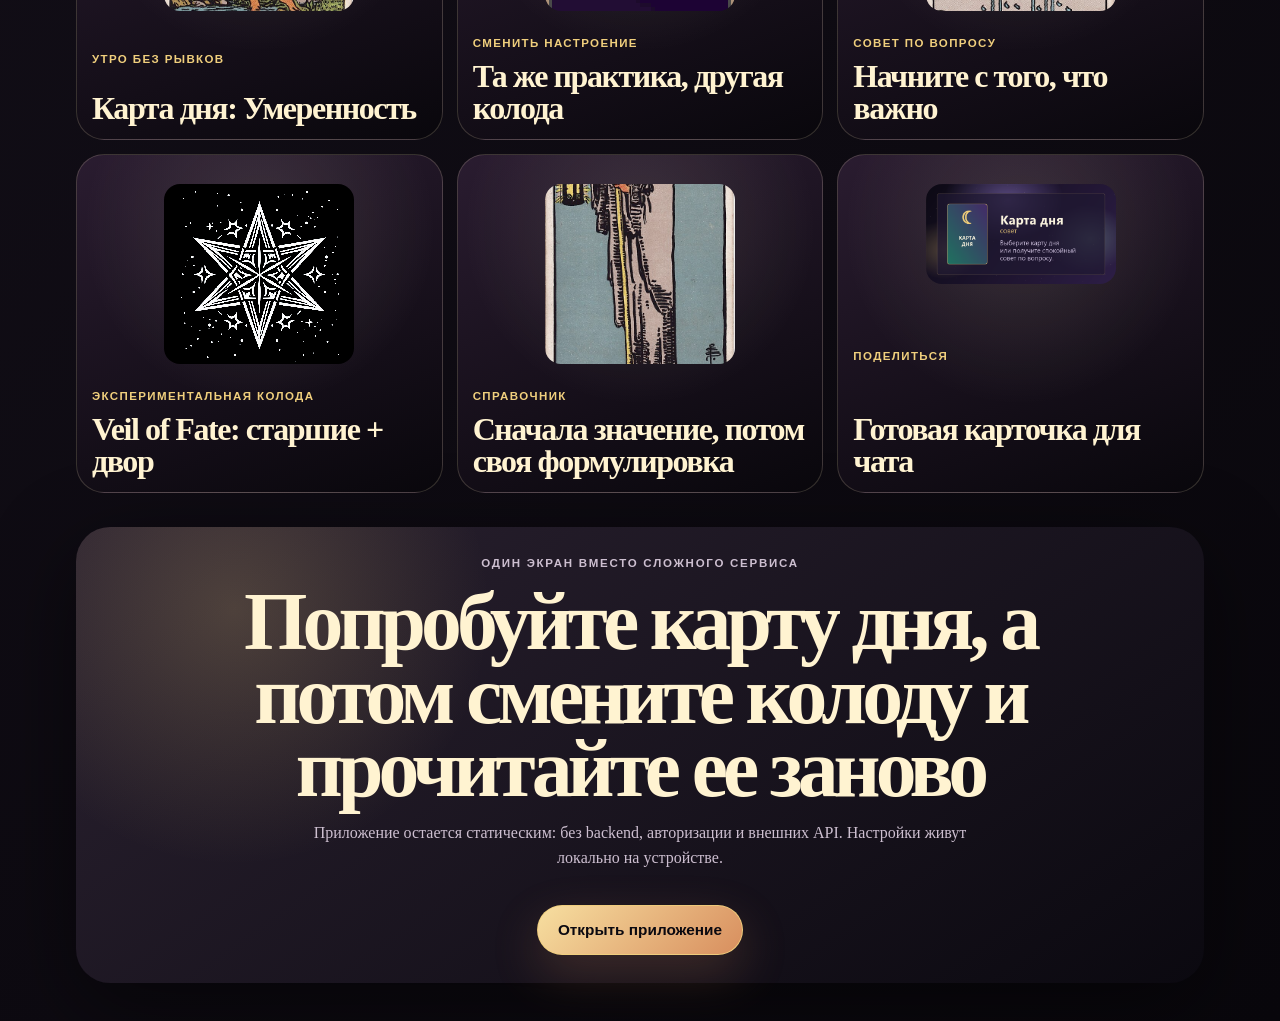
==== commit 948d5cc4: "Add promo historical preview images" ====
--- a/promo/index.html
+++ b/promo/index.html
@@ -216,10 +216,10 @@
             <p class="archive-status">доступно сейчас</p>
             <h3>Tarot de Marseille</h3>
             <p class="archive-era">17-18 век · Франция · major-only</p>
-            <div class="archive-art" aria-hidden="true">
-              <span></span>
-              <span></span>
-              <span></span>
+            <div class="archive-art" aria-label="Три исторических превью Tarot de Marseille">
+              <img src="../assets/cards-experimental/marseille-historical/major-00-fool.jpg" alt="Tarot de Marseille — Le Mat" loading="lazy" decoding="async">
+              <img src="../assets/cards-experimental/marseille-historical/major-08-strength.jpg" alt="Tarot de Marseille — La Force" loading="lazy" decoding="async">
+              <img src="../assets/cards-experimental/marseille-historical/major-17-star.jpg" alt="Tarot de Marseille — L'Étoile" loading="lazy" decoding="async">
             </div>
             <p>Французская историческая линия до привычного RWS: хорошо показывает, откуда у Tarot берется визуальная грамматика.</p>
             <strong>Архивная опора для чтения</strong>
@@ -228,10 +228,10 @@
             <p class="archive-status">доступно сейчас</p>
             <h3>Sola Busca</h3>
             <p class="archive-era">15 век · Италия · full 78/78</p>
-            <div class="archive-art" aria-hidden="true">
-              <span></span>
-              <span></span>
-              <span></span>
+            <div class="archive-art" aria-label="Три исторических превью Sola Busca">
+              <img src="../assets/cards-experimental/sola-busca/major-00-fool.jpg" alt="Sola Busca — Дурак" loading="lazy" decoding="async">
+              <img src="../assets/cards-experimental/sola-busca/swords-03-three.jpg" alt="Sola Busca — Тройка Мечей" loading="lazy" decoding="async">
+              <img src="../assets/cards-experimental/sola-busca/wands-01-ace.jpg" alt="Sola Busca — Туз Жезлов" loading="lazy" decoding="async">
             </div>
             <p>Редкая линия, где младшие арканы уже живут как сцены. Это делает колоду резко отличной от типичного RWS.</p>
             <strong>Исторический full deck</strong>
@@ -240,10 +240,10 @@
             <p class="archive-status">доступно сейчас</p>
             <h3>Visconti-Sforza</h3>
             <p class="archive-era">15 век · Милан · музейная ветка</p>
-            <div class="archive-art" aria-hidden="true">
-              <span></span>
-              <span></span>
-              <span></span>
+            <div class="archive-art" aria-label="Три исторических превью Visconti-Sforza">
+              <img src="../assets/cards/visconti-sforza-composite/major-00-fool.jpg" alt="Visconti-Sforza — Дурак" loading="lazy" decoding="async">
+              <img src="../assets/cards/visconti-sforza-composite/major-11-justice.jpg" alt="Visconti-Sforza — Справедливость" loading="lazy" decoding="async">
+              <img src="../assets/cards/visconti-sforza-composite/swords-03-three.jpg" alt="Visconti-Sforza — Тройка Мечей" loading="lazy" decoding="async">
             </div>
             <p>Музейная роскошь и ранняя история Таро: отличный teaser для линии, где исторический материал важнее привычного полного набора.</p>
             <strong>Архивная ветка с характером</strong>
@@ -252,7 +252,7 @@
             <p class="archive-status">историческая колода в работе</p>
             <h3>Etteilla Type I</h3>
             <p class="archive-era">1791 · Франция · 78 scans on source</p>
-            <div class="archive-art" aria-hidden="true">
+            <div class="archive-art archive-art-placeholder" aria-hidden="true">
               <span></span>
               <span></span>
               <span></span>
--- a/promo/styles.css
+++ b/promo/styles.css
@@ -510,6 +510,7 @@
   margin: 16px 0;
 }
 
+.archive-art img,
 .archive-art span {
   position: relative;
   min-height: 142px;
@@ -521,6 +522,15 @@
     linear-gradient(135deg, rgba(240, 207, 125, .15), rgba(136, 167, 216, .06));
 }
 
+.archive-art img {
+  width: 100%;
+  aspect-ratio: 2 / 3;
+  object-fit: cover;
+  object-position: center;
+  box-shadow: inset 0 1px 0 rgba(255, 255, 255, .06), 0 8px 18px rgba(0, 0, 0, .18);
+  filter: saturate(.96) contrast(1.04);
+}
+
 .archive-art span::before {
   content: "";
   position: absolute;
@@ -543,6 +553,10 @@
 
 .archive-art span:nth-child(3) {
   transform: translateY(8px) rotate(4deg);
+}
+
+.archive-art-placeholder span {
+  min-height: 142px;
 }
 
 .archive-card strong {
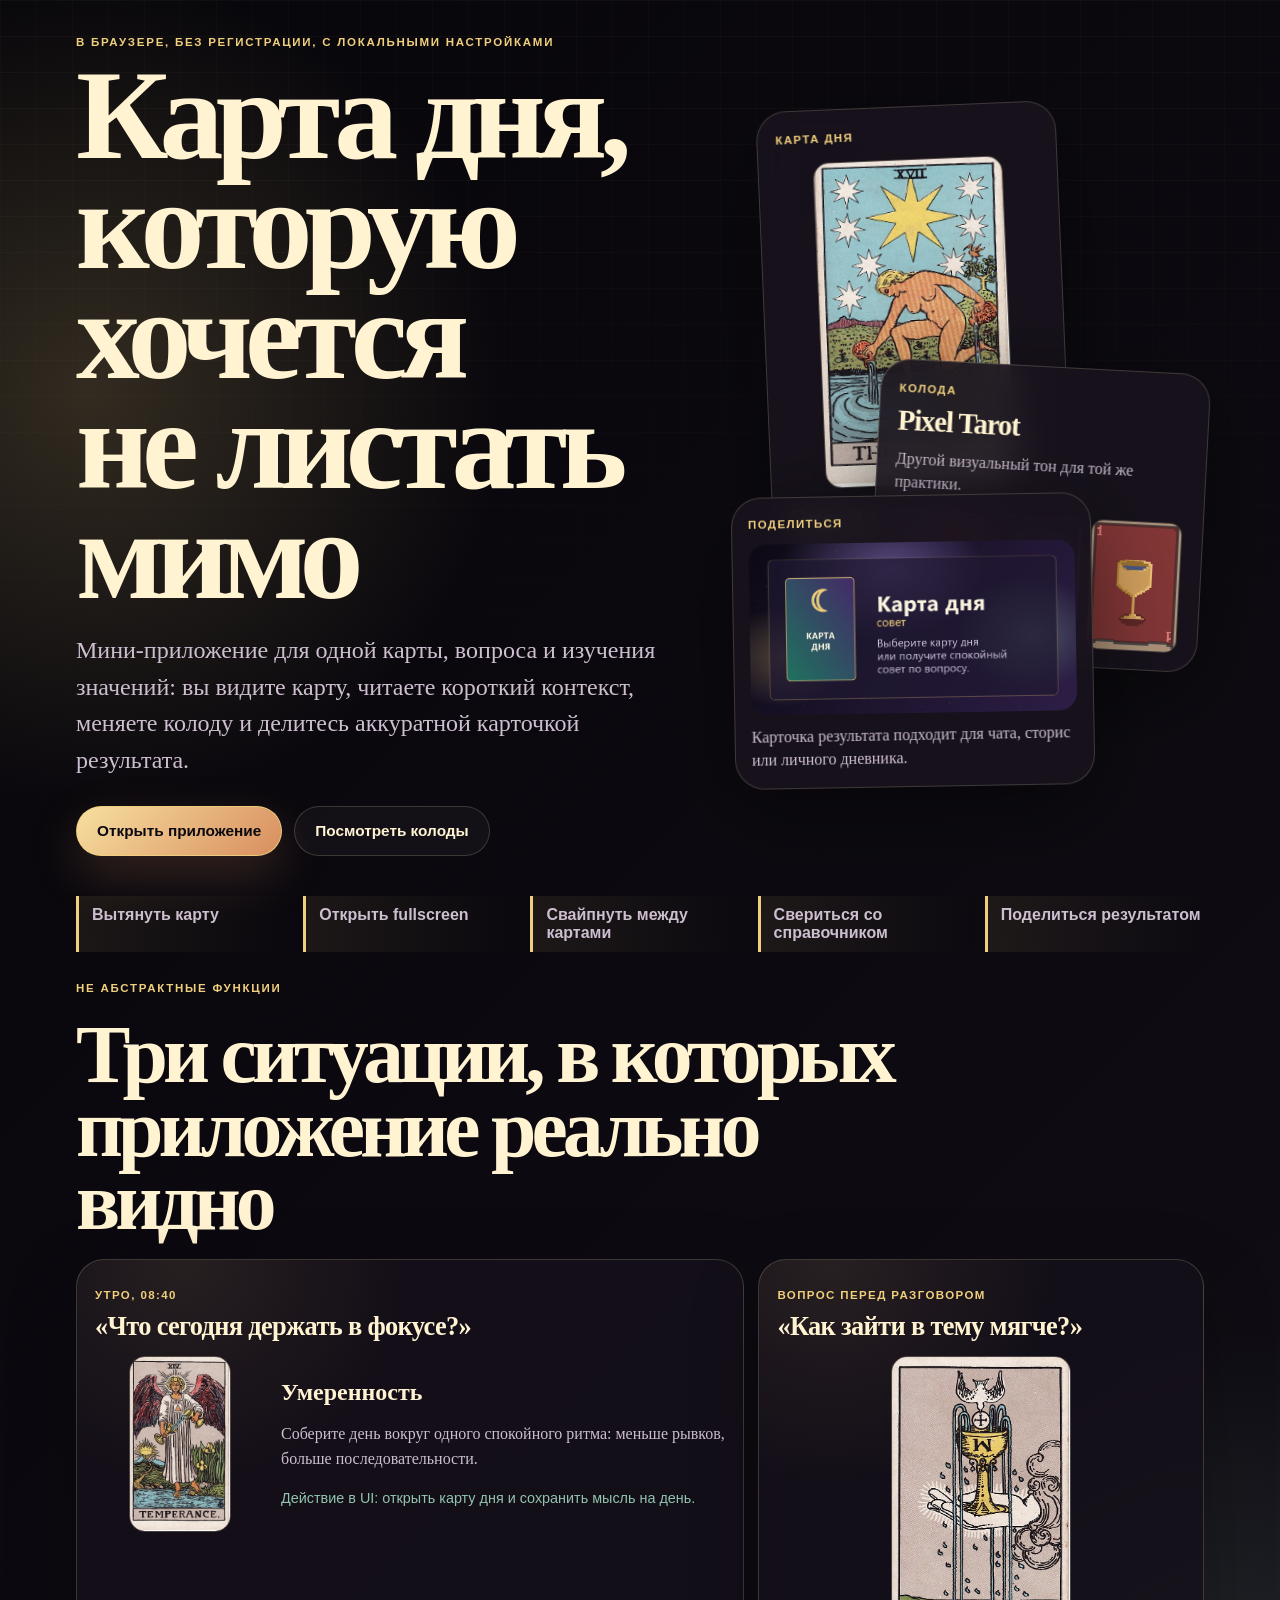
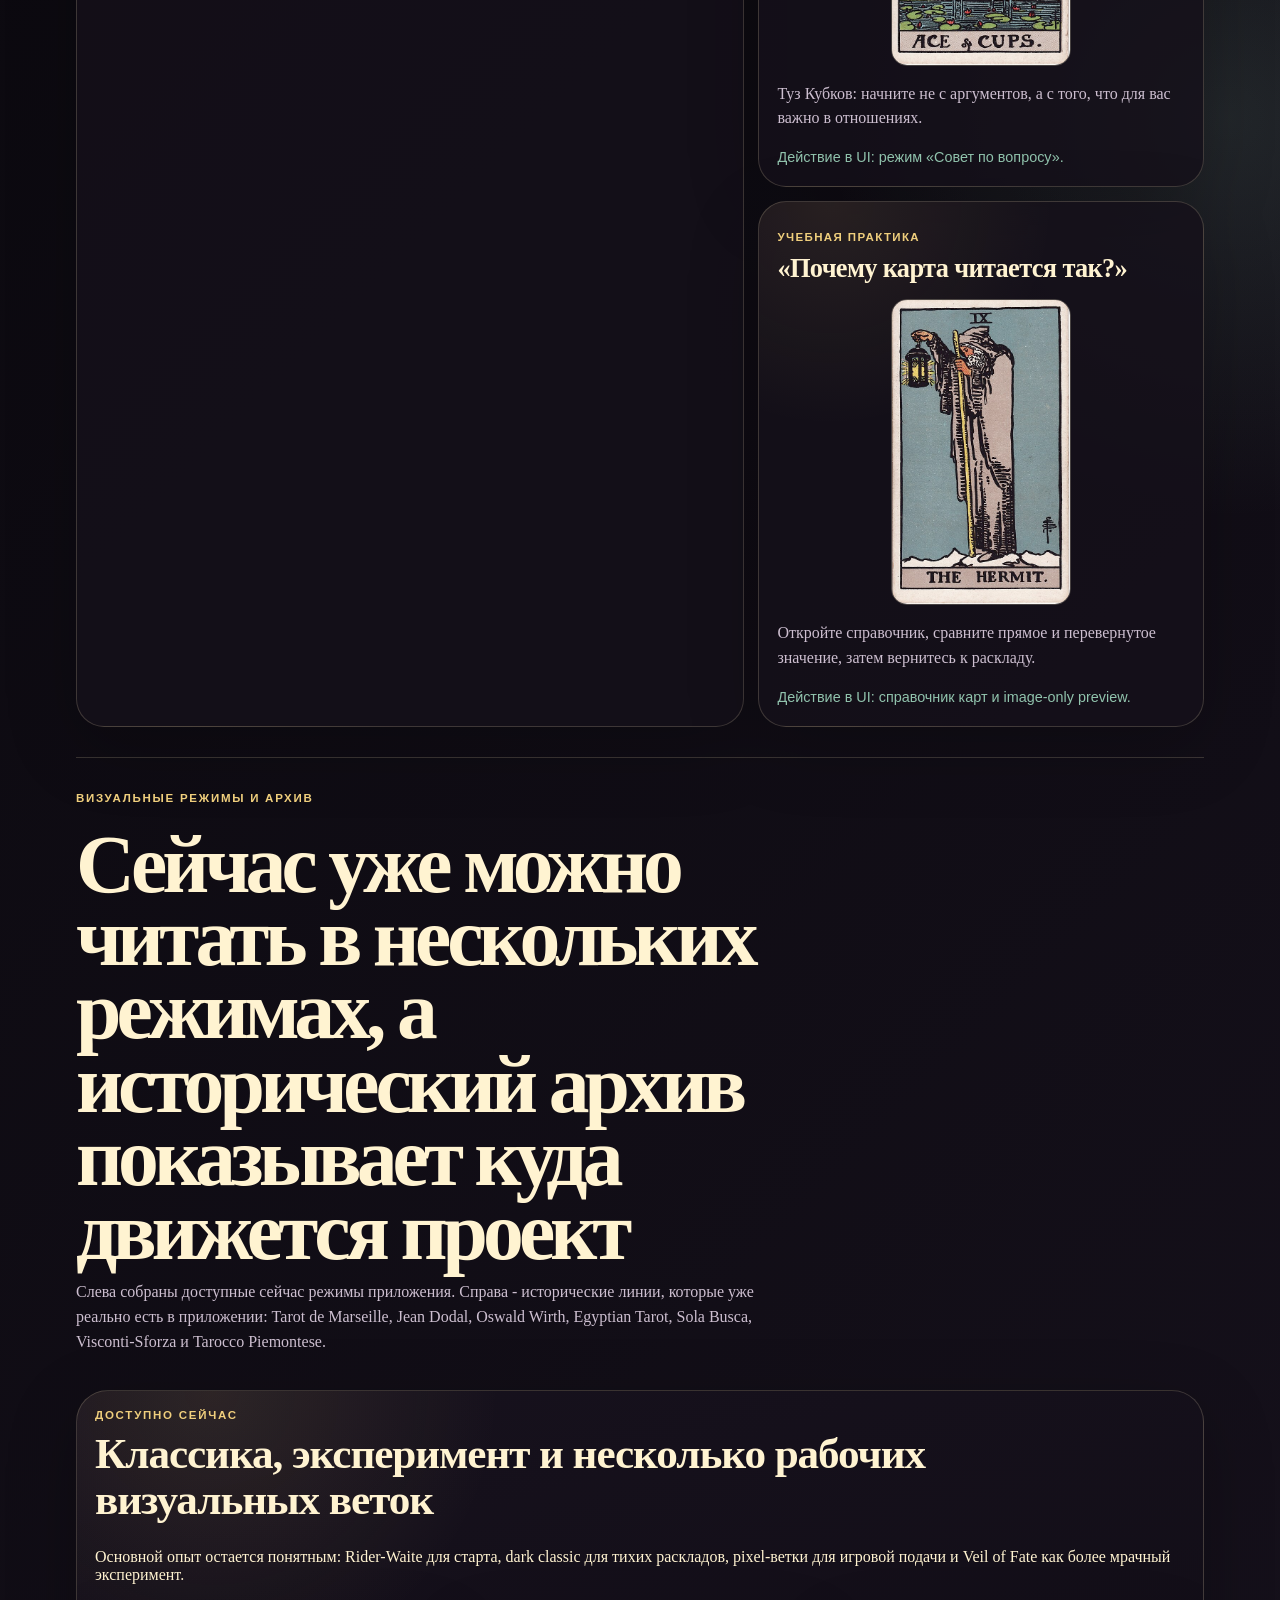
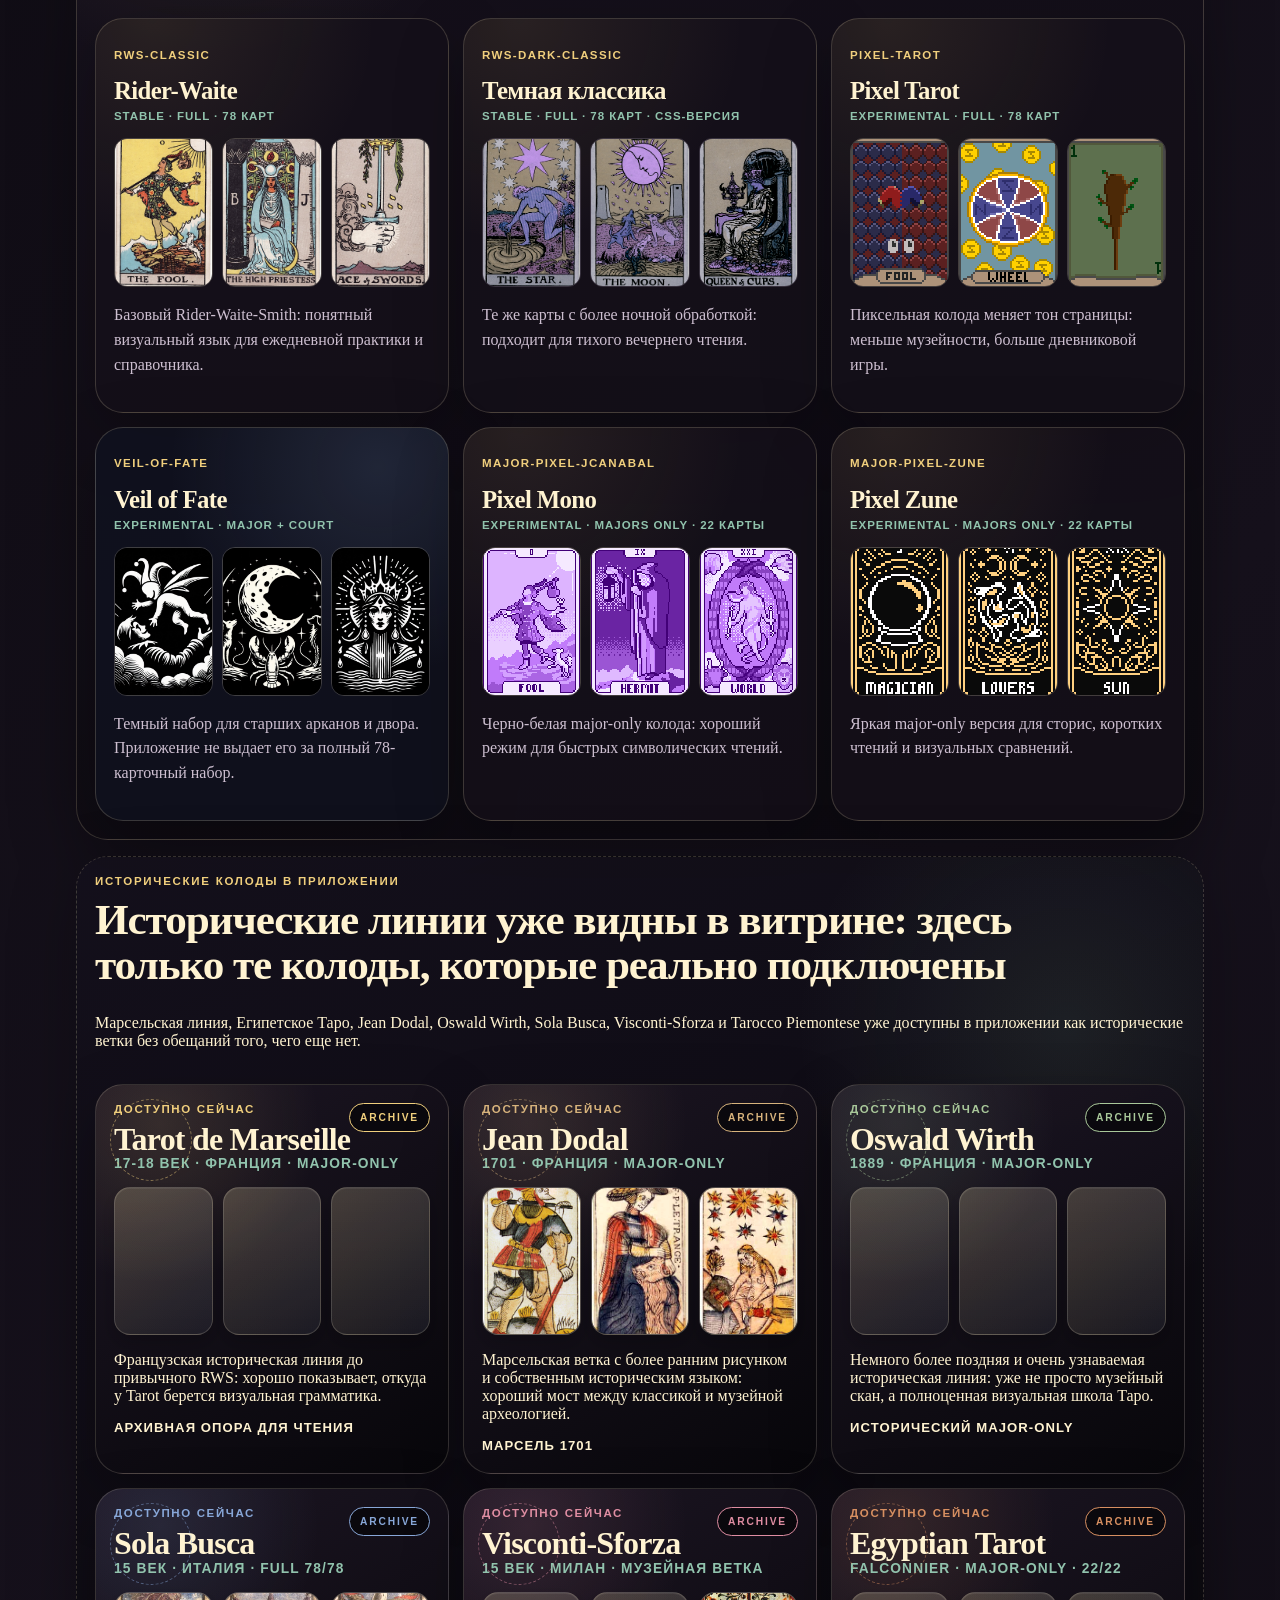
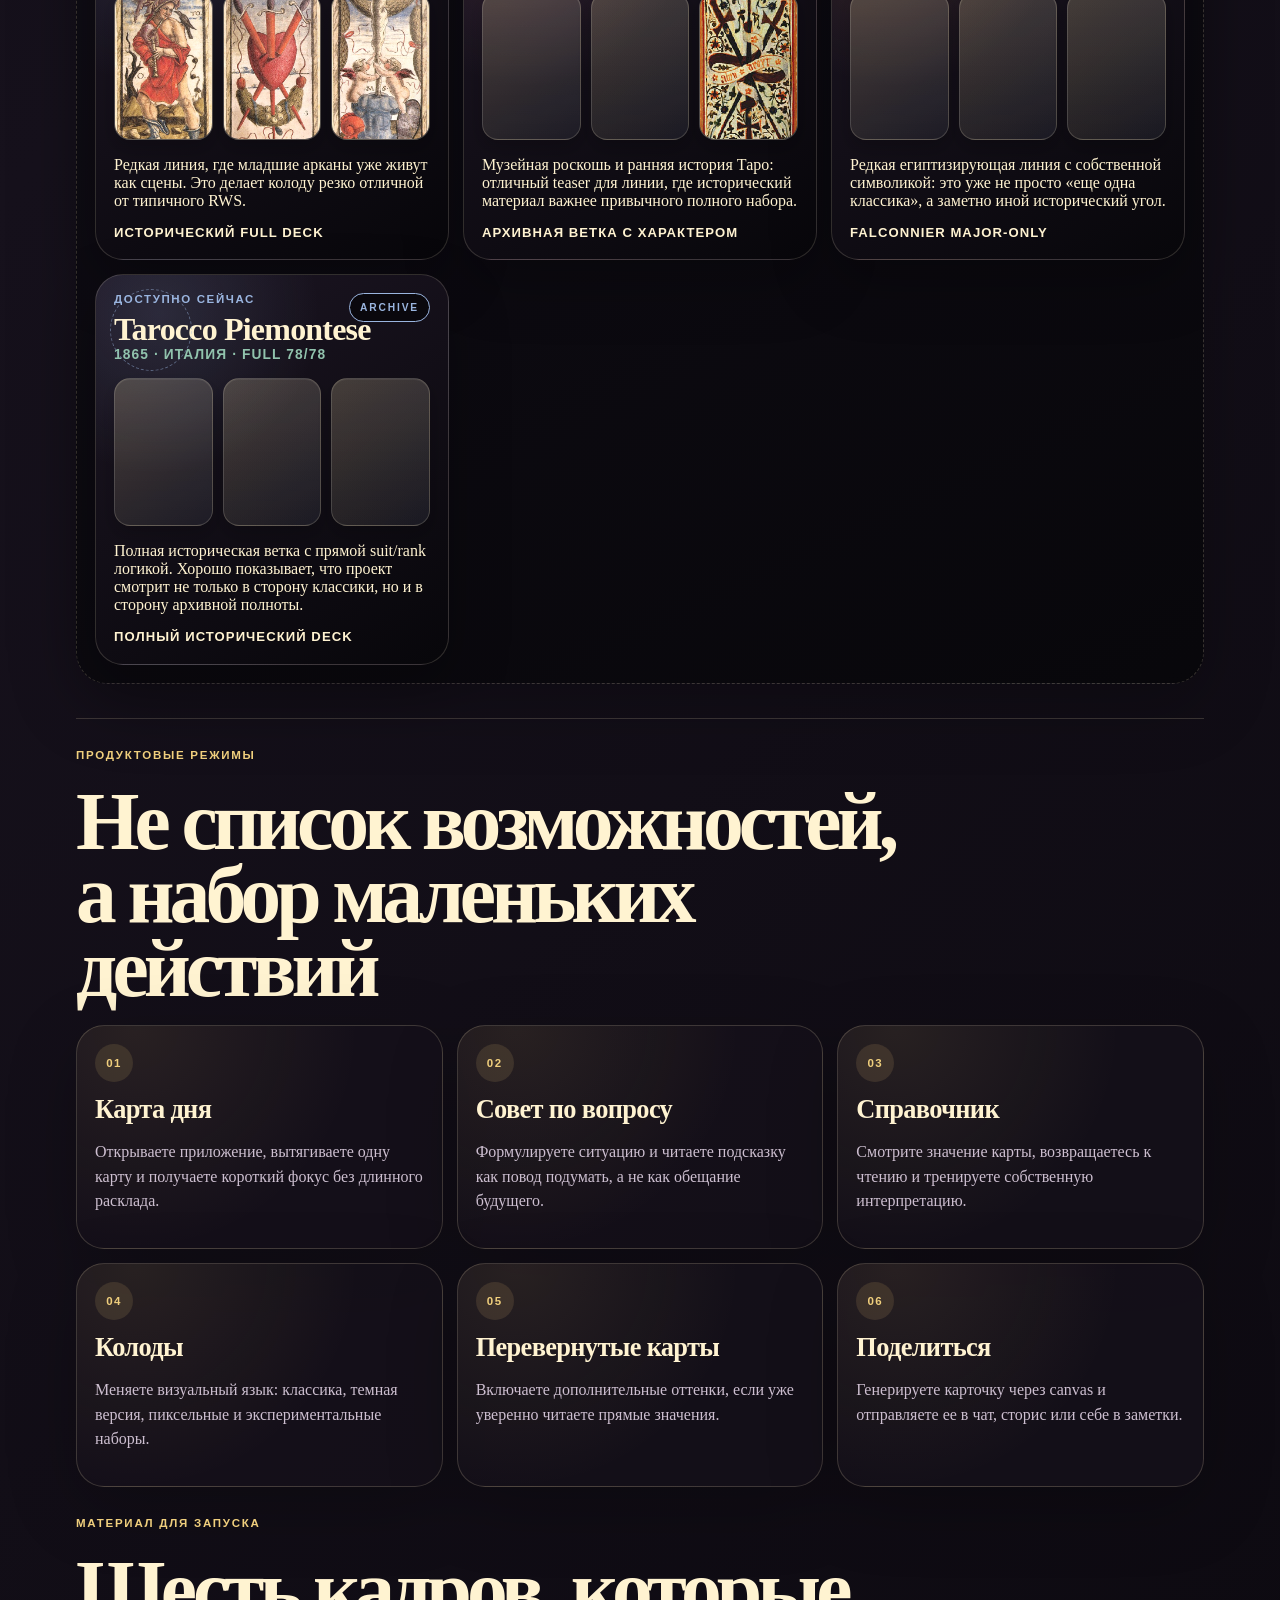
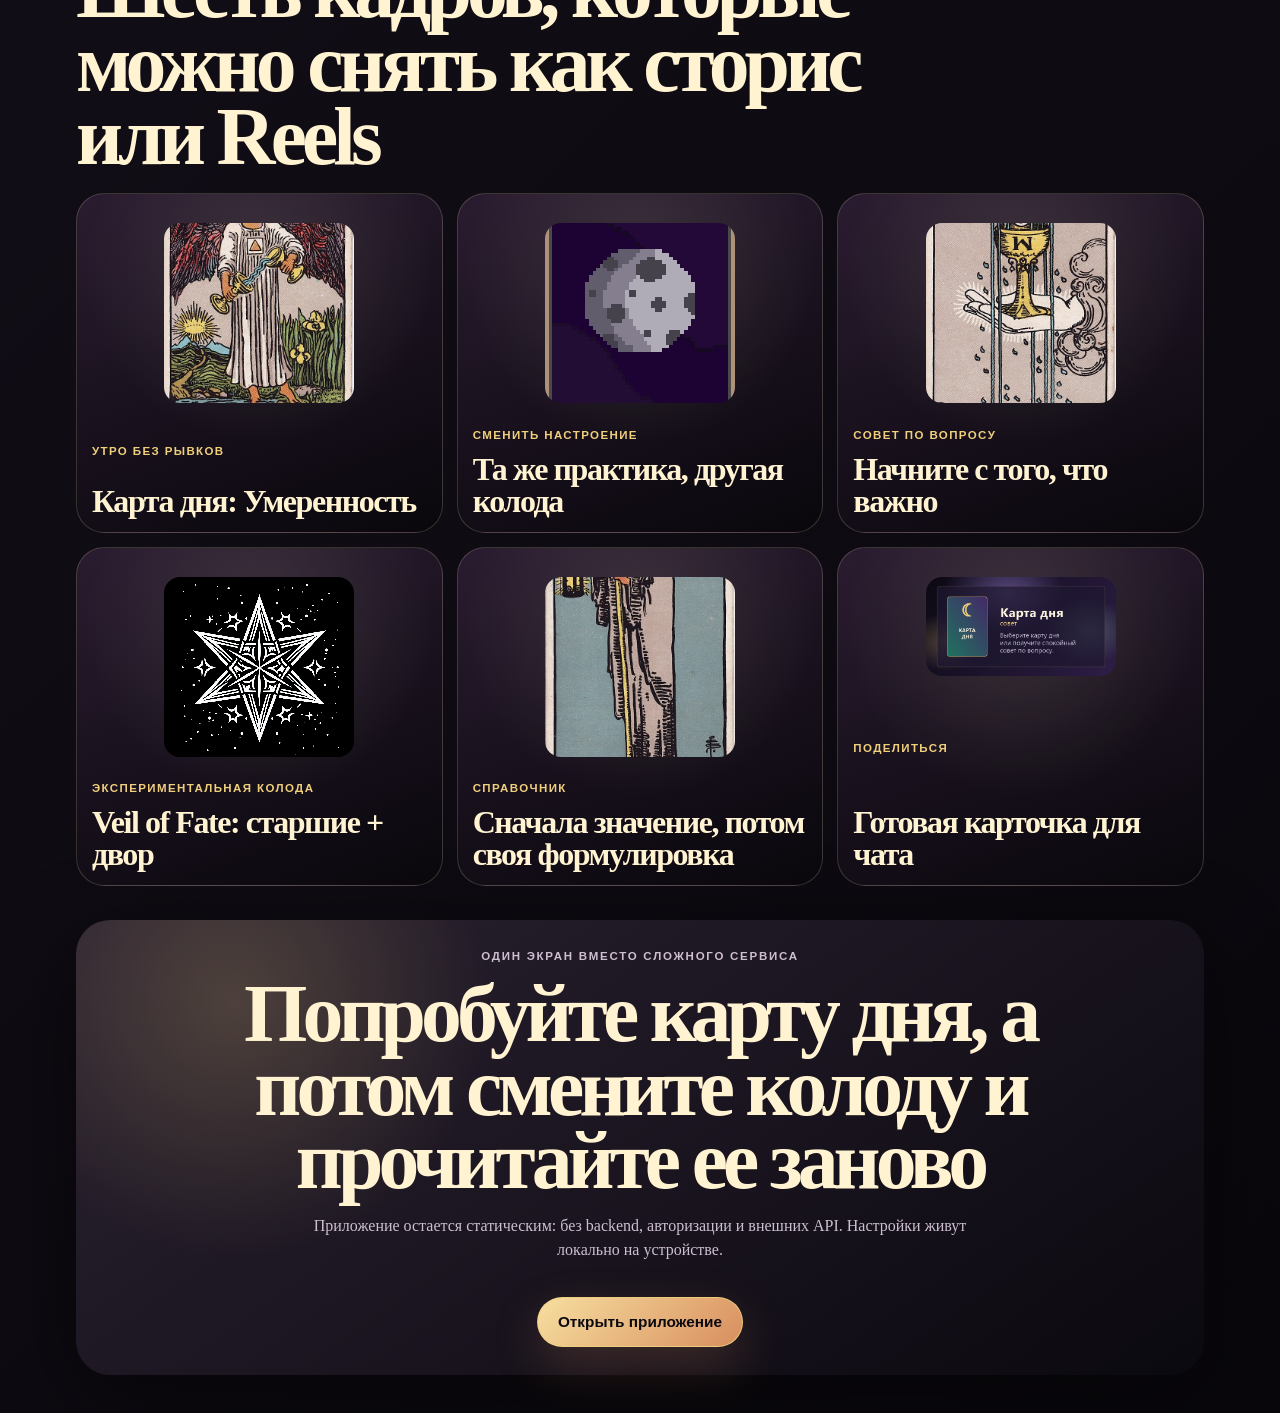
==== commit 5c8f6017: "Update historical promo archive" ====
--- a/promo/index.html
+++ b/promo/index.html
@@ -114,7 +114,7 @@
       <div class="section-heading">
         <p class="overline">Визуальные режимы и архив</p>
         <h2 id="deck-title">Сейчас уже можно читать в нескольких режимах, а исторический архив показывает куда движется проект</h2>
-        <p class="section-note">Слева собраны доступные сейчас режимы приложения. Справа - исторические линии: Tarot de Marseille, Sola Busca и Visconti-Sforza уже открываются в приложении, а Etteilla Type I остается teaser-кандидатом в работе.</p>
+        <p class="section-note">Слева собраны доступные сейчас режимы приложения. Справа - исторические линии, которые уже реально есть в приложении: Tarot de Marseille, Jean Dodal, Oswald Wirth, Egyptian Tarot, Sola Busca, Visconti-Sforza и Tarocco Piemontese.</p>
       </div>
 
       <div class="deck-lane deck-lane-live" aria-labelledby="available-title">
@@ -207,9 +207,9 @@
 
       <div class="deck-lane deck-lane-archive" aria-labelledby="archive-title">
         <div class="lane-heading">
-          <p class="lane-label">Исторические колоды в работе</p>
-          <h3 id="archive-title">Архивные линии уже видны в витрине: часть открыта сейчас, часть еще исследуется</h3>
-          <p>Tarot de Marseille, Sola Busca и Visconti-Sforza уже доступны в приложении как исторические линии, а Etteilla Type I пока остается teaser-кандидатом без ложных обещаний готовности.</p>
+          <p class="lane-label">Исторические колоды в приложении</p>
+          <h3 id="archive-title">Исторические линии уже видны в витрине: здесь только те колоды, которые реально подключены</h3>
+          <p>Марсельская линия, Египетское Таро, Jean Dodal, Oswald Wirth, Sola Busca, Visconti-Sforza и Tarocco Piemontese уже доступны в приложении как исторические ветки без обещаний того, чего еще нет.</p>
         </div>
         <div class="archive-grid">
           <article class="archive-card archive-available archive-marseille">
@@ -224,6 +224,30 @@
             <p>Французская историческая линия до привычного RWS: хорошо показывает, откуда у Tarot берется визуальная грамматика.</p>
             <strong>Архивная опора для чтения</strong>
           </article>
+          <article class="archive-card archive-available archive-jean-dodal">
+            <p class="archive-status">доступно сейчас</p>
+            <h3>Jean Dodal</h3>
+            <p class="archive-era">1701 · Франция · major-only</p>
+            <div class="archive-art" aria-label="Три исторических превью Jean Dodal">
+              <img src="../assets/cards-experimental/jean-dodal-marseille/major-00-fool.jpg" alt="Jean Dodal — Le Mat" loading="lazy" decoding="async">
+              <img src="../assets/cards-experimental/jean-dodal-marseille/major-11-strength.jpg" alt="Jean Dodal — La Force" loading="lazy" decoding="async">
+              <img src="../assets/cards-experimental/jean-dodal-marseille/major-17-star.jpg" alt="Jean Dodal — L'Étoile" loading="lazy" decoding="async">
+            </div>
+            <p>Марсельская ветка с более ранним рисунком и собственным историческим языком: хороший мост между классикой и музейной археологией.</p>
+            <strong>Марсель 1701</strong>
+          </article>
+          <article class="archive-card archive-available archive-oswald">
+            <p class="archive-status">доступно сейчас</p>
+            <h3>Oswald Wirth</h3>
+            <p class="archive-era">1889 · Франция · major-only</p>
+            <div class="archive-art" aria-label="Три исторических превью Oswald Wirth">
+              <img src="../assets/cards-experimental/oswald-wirth-tarot/major-00-fool.jpg" alt="Oswald Wirth — Le Fou" loading="lazy" decoding="async">
+              <img src="../assets/cards-experimental/oswald-wirth-tarot/major-08-strength.jpg" alt="Oswald Wirth — La Force" loading="lazy" decoding="async">
+              <img src="../assets/cards-experimental/oswald-wirth-tarot/major-17-star.jpg" alt="Oswald Wirth — Les Étoiles" loading="lazy" decoding="async">
+            </div>
+            <p>Немного более поздняя и очень узнаваемая историческая линия: уже не просто музейный скан, а полноценная визуальная школа Таро.</p>
+            <strong>Исторический major-only</strong>
+          </article>
           <article class="archive-card archive-available archive-sola">
             <p class="archive-status">доступно сейчас</p>
             <h3>Sola Busca</h3>
@@ -248,17 +272,29 @@
             <p>Музейная роскошь и ранняя история Таро: отличный teaser для линии, где исторический материал важнее привычного полного набора.</p>
             <strong>Архивная ветка с характером</strong>
           </article>
-          <article class="archive-card archive-pending archive-etteilla">
-            <p class="archive-status">историческая колода в работе</p>
-            <h3>Etteilla Type I</h3>
-            <p class="archive-era">1791 · Франция · 78 scans on source</p>
-            <div class="archive-art archive-art-placeholder" aria-hidden="true">
-              <span></span>
-              <span></span>
-              <span></span>
-            </div>
-            <p>Самый сильный teaser для следующей исторической ветки: французская система до привычного Rider-Waite и отдельная исследовательская линия по правам и ассетам.</p>
-            <strong>Кандидат на подключение</strong>
+          <article class="archive-card archive-available archive-egyptian">
+            <p class="archive-status">доступно сейчас</p>
+            <h3>Egyptian Tarot</h3>
+            <p class="archive-era">Falconnier · major-only · 22/22</p>
+            <div class="archive-art" aria-label="Три исторических превью Egyptian Tarot">
+              <img src="../assets/cards-experimental/egyptian-falconnier/major-00-fool.png" alt="Egyptian Tarot — Le Crocodile" loading="lazy" decoding="async">
+              <img src="../assets/cards-experimental/egyptian-falconnier/major-08-strength.png" alt="Egyptian Tarot — La Force" loading="lazy" decoding="async">
+              <img src="../assets/cards-experimental/egyptian-falconnier/major-17-star.png" alt="Egyptian Tarot — L'Etoile" loading="lazy" decoding="async">
+            </div>
+            <p>Редкая египтизирующая линия с собственной символикой: это уже не просто «еще одна классика», а заметно иной исторический угол.</p>
+            <strong>Falconnier major-only</strong>
+          </article>
+          <article class="archive-card archive-available archive-piemontese">
+            <p class="archive-status">доступно сейчас</p>
+            <h3>Tarocco Piemontese</h3>
+            <p class="archive-era">1865 · Италия · full 78/78</p>
+            <div class="archive-art" aria-label="Три исторических превью Tarocco Piemontese">
+              <img src="../assets/cards-experimental/tarocco-piemontese-solesio-1865/major-00-fool.jpg" alt="Tarocco Piemontese — Il Matto" loading="lazy" decoding="async">
+              <img src="../assets/cards-experimental/tarocco-piemontese-solesio-1865/major-08-strength.jpg" alt="Tarocco Piemontese — La Forza" loading="lazy" decoding="async">
+              <img src="../assets/cards-experimental/tarocco-piemontese-solesio-1865/major-21-world.jpg" alt="Tarocco Piemontese — Il Mondo" loading="lazy" decoding="async">
+            </div>
+            <p>Полная историческая ветка с прямой suit/rank логикой. Хорошо показывает, что проект смотрит не только в сторону классики, но и в сторону архивной полноты.</p>
+            <strong>Полный исторический deck</strong>
           </article>
         </div>
       </div>
--- a/promo/styles.css
+++ b/promo/styles.css
@@ -595,9 +595,24 @@
   --archive-glow: rgba(223, 141, 162, .13);
 }
 
-.archive-etteilla {
+.archive-jean-dodal {
+  --archive-accent: #d7b37c;
+  --archive-glow: rgba(215, 179, 124, .14);
+}
+
+.archive-oswald {
+  --archive-accent: #a9c89a;
+  --archive-glow: rgba(169, 200, 154, .14);
+}
+
+.archive-egyptian {
   --archive-accent: var(--copper);
-  --archive-glow: rgba(215, 143, 97, .13);
+  --archive-glow: rgba(215, 143, 97, .14);
+}
+
+.archive-piemontese {
+  --archive-accent: #9ab5df;
+  --archive-glow: rgba(154, 181, 223, .14);
 }
 
 .thumbs img {
